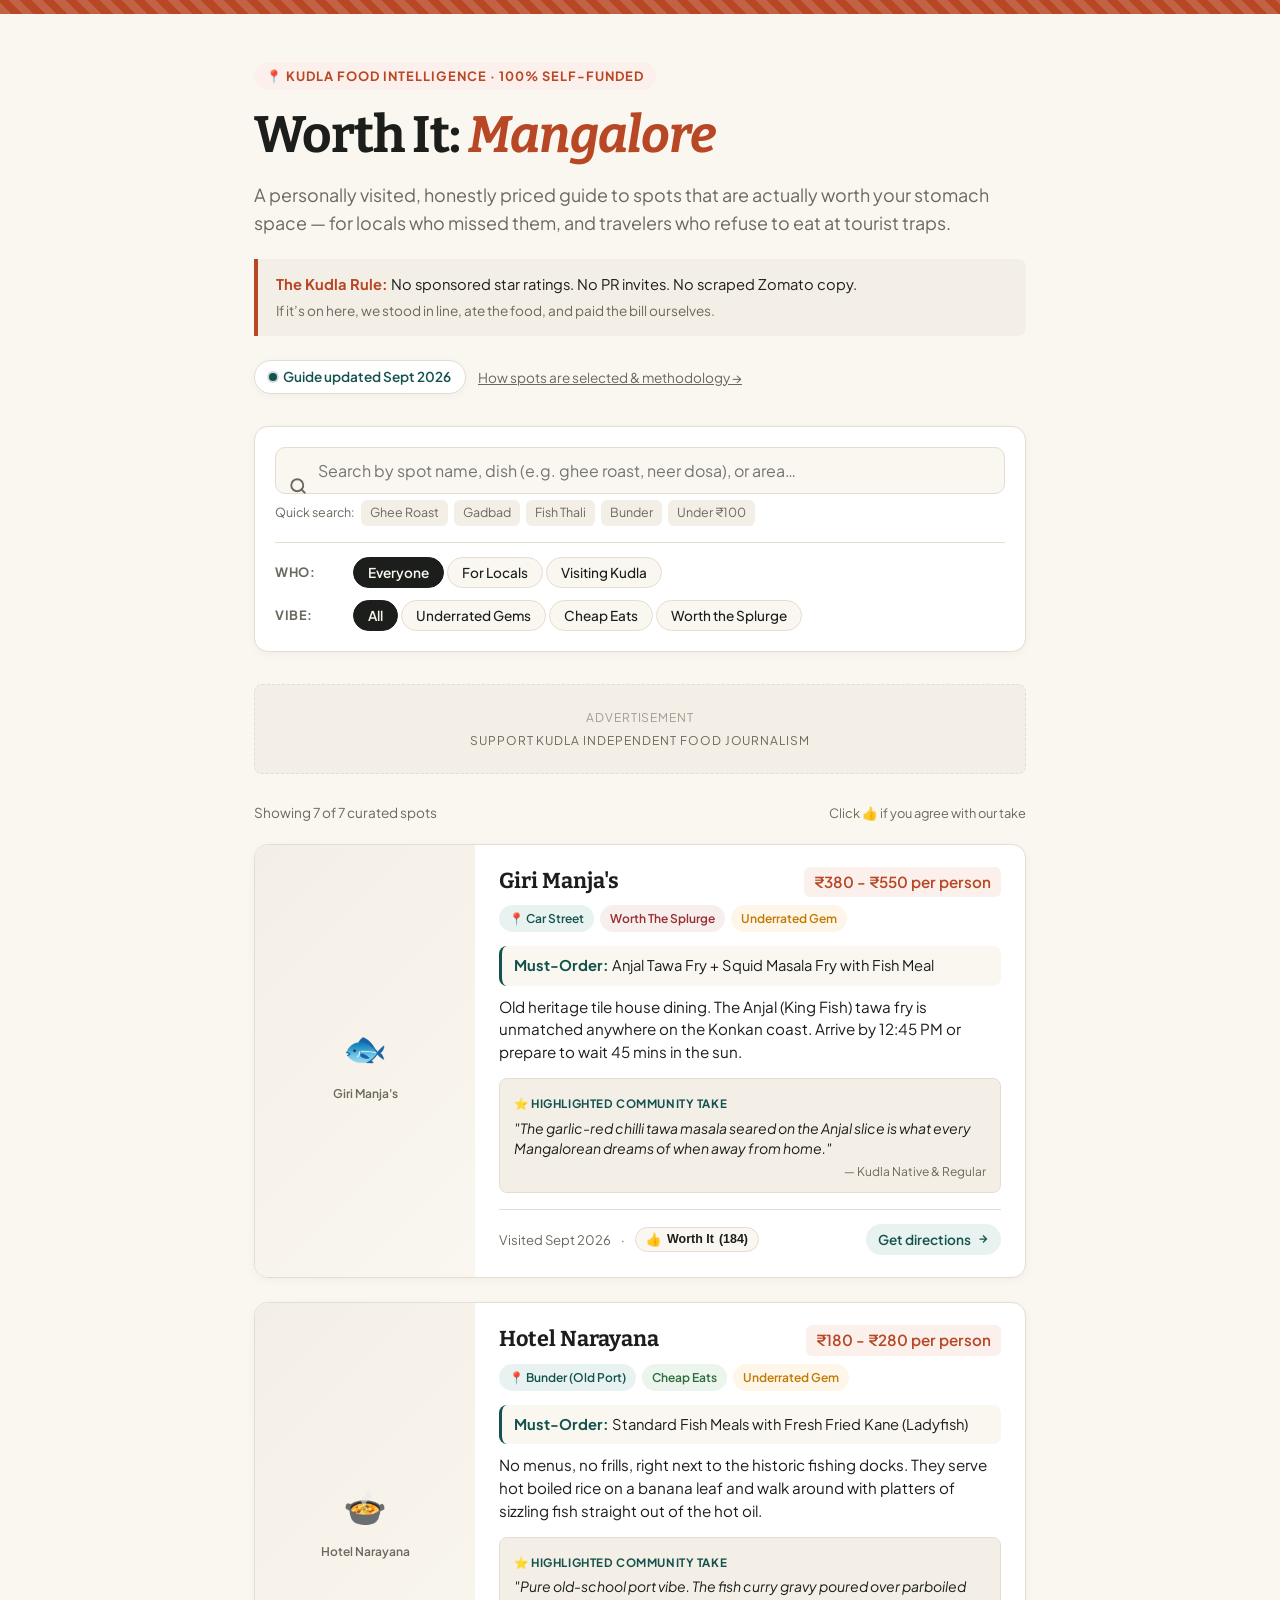
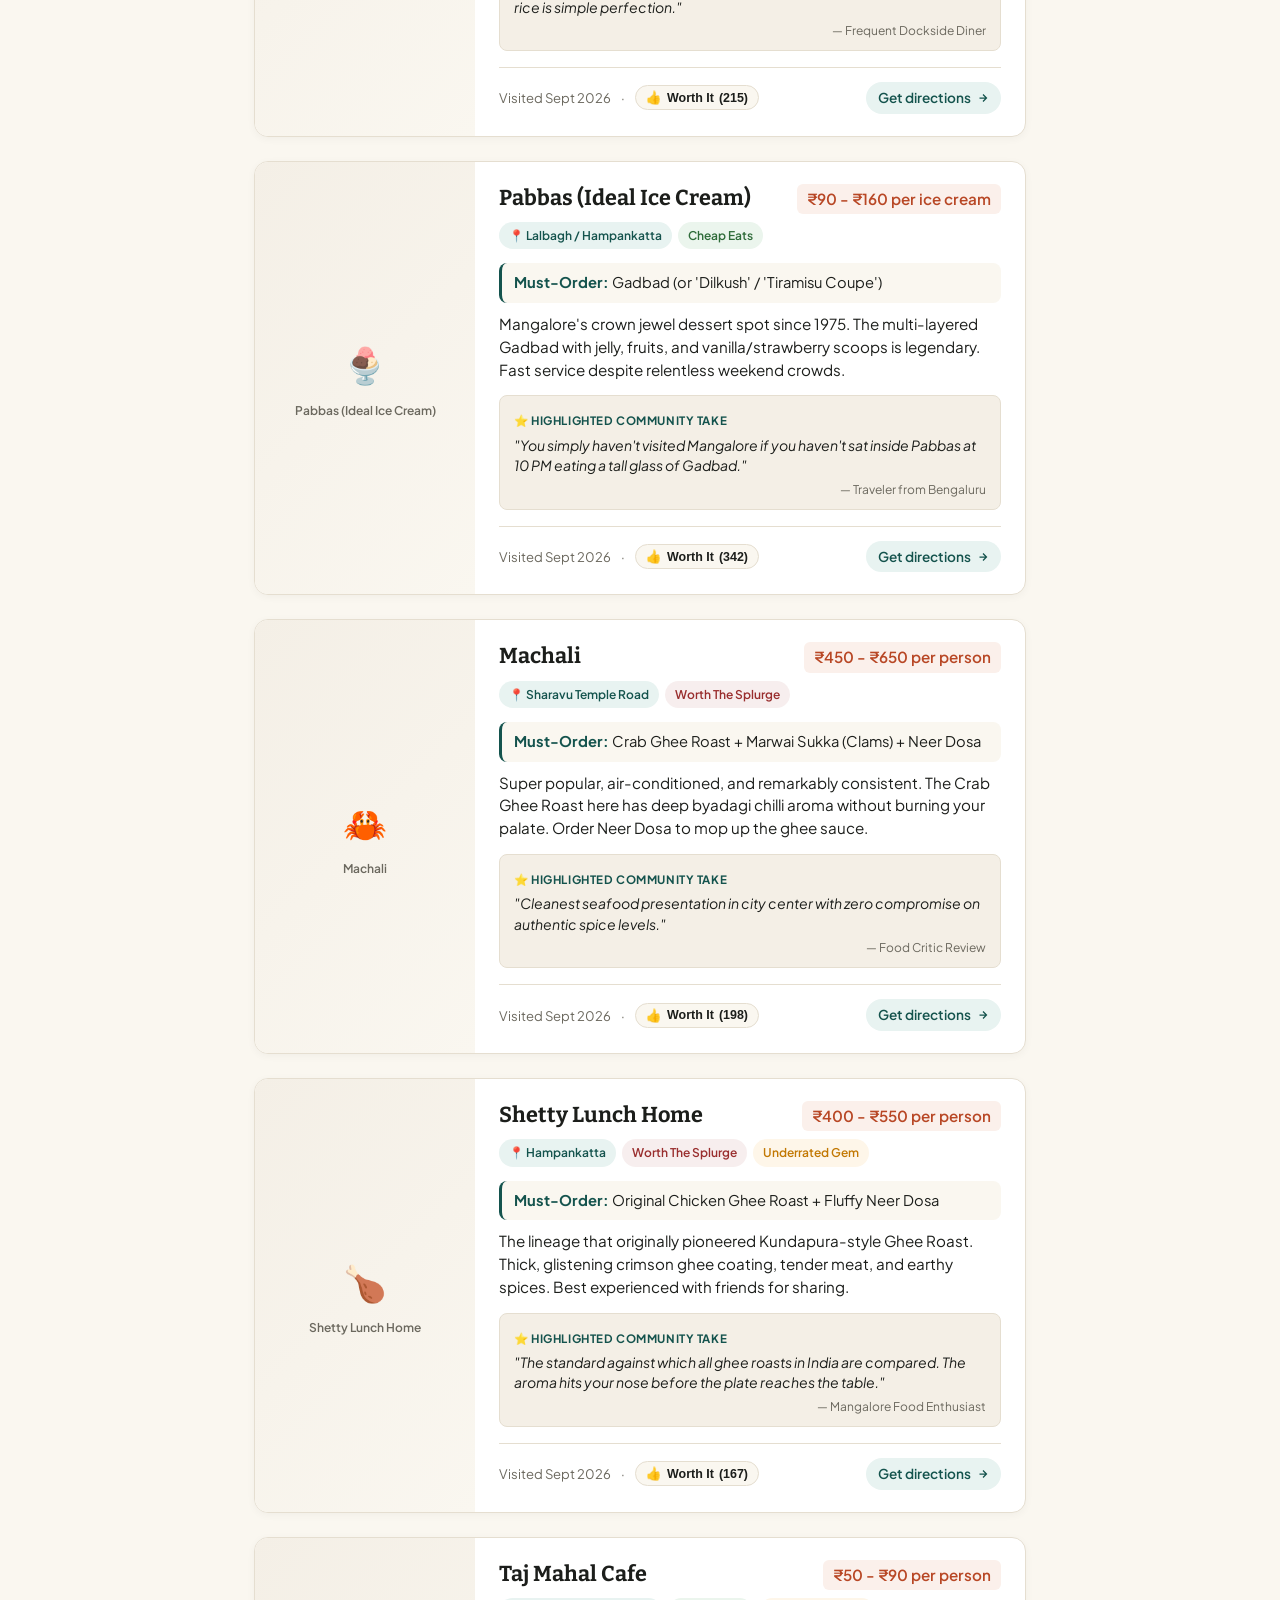
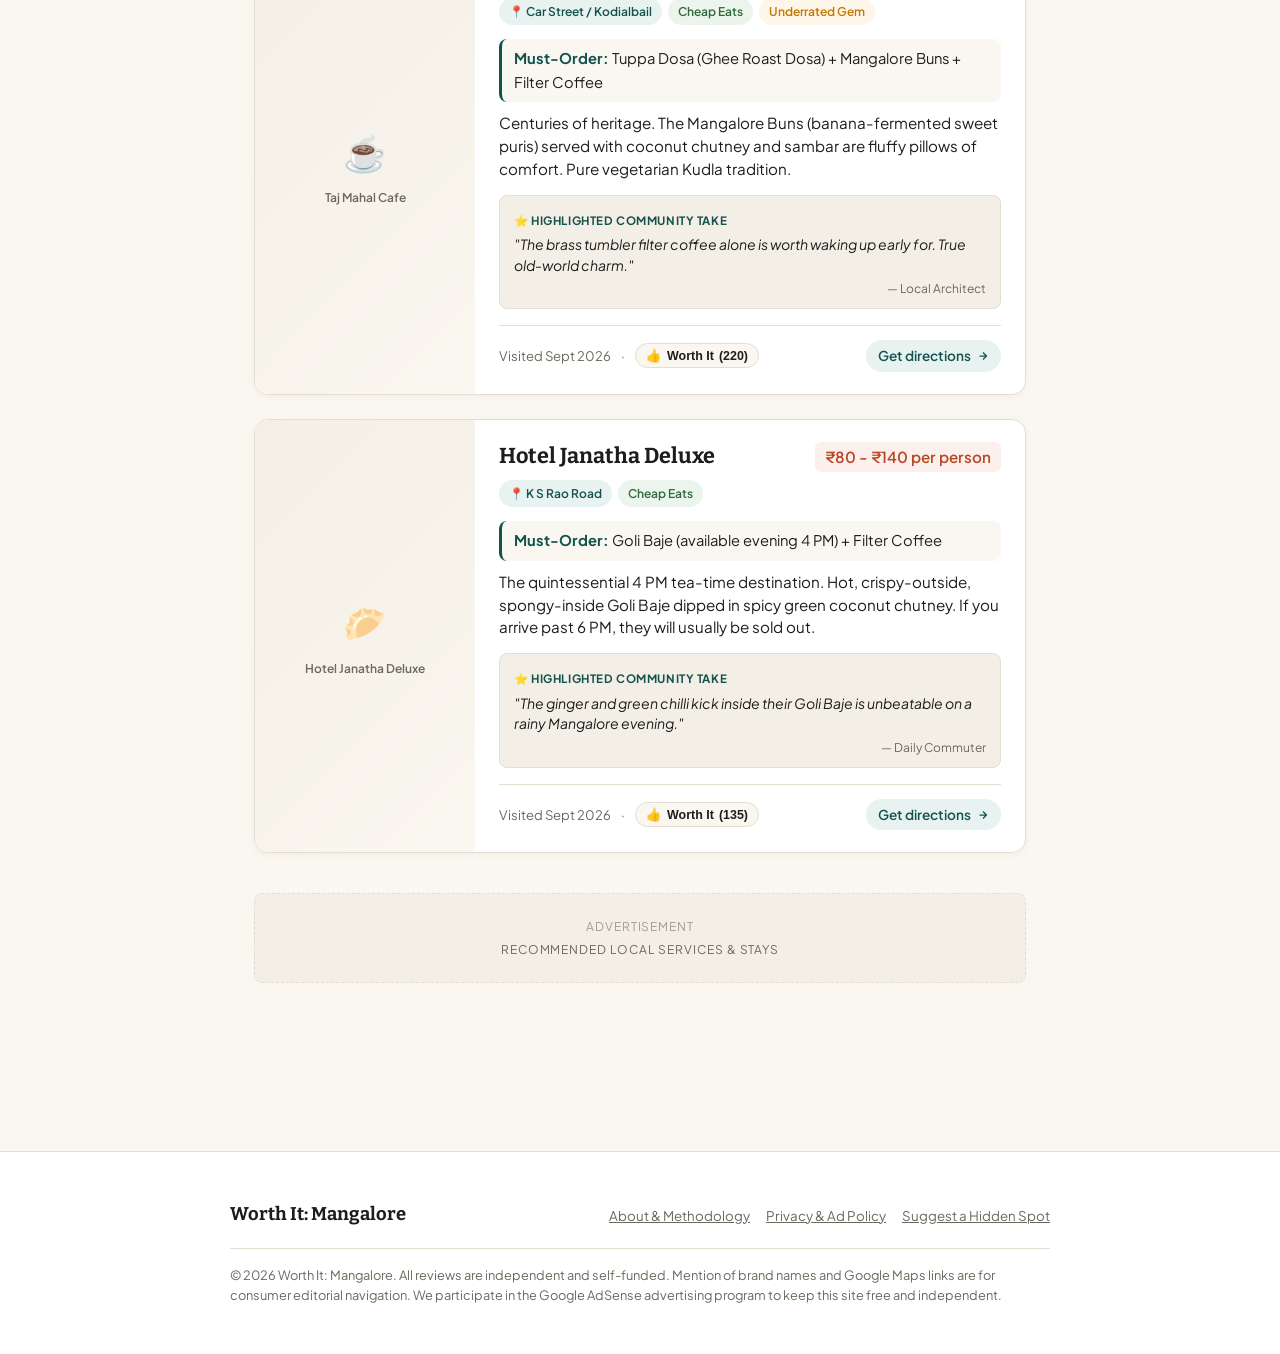
==== index.html @ 611b653b "feat: complete Worth It Mangalore website with GEO/SEO, AdSense readiness, rating session, and Kudla" ====
<!DOCTYPE html>
<html lang="en">
<head>
  <meta charset="UTF-8">
  <meta name="viewport" content="width=device-width, initial-scale=1, viewport-fit=cover">
  <title>Worth It: Mangalore — Honest, Personally Visited Food Guide & Cheap Eats</title>
  <meta name="description" content="A curated, honestly priced Mangalore food guide. Real first-hand reviews of Giri Manja's, Narayana, Pabbas, Machali, Taj Mahal Cafe and hidden gems with exact prices, must-order dishes, and directions.">
  <meta name="keywords" content="Mangalore food guide, best seafood in Mangalore, Giri Manjas review, Narayana fish meals, Pabbas Gadbad, Mangalore cheap eats, Kudla street food, best ghee roast Mangalore">
  <meta name="author" content="Worth It: Mangalore">
  <link rel="canonical" href="https://worthitmangalore.com/">

  <!-- Open Graph / Facebook / WhatsApp -->
  <meta property="og:type" content="website">
  <meta property="og:url" content="https://worthitmangalore.com/">
  <meta property="og:title" content="Worth It: Mangalore — Honest, Unfiltered Food Guide">
  <meta property="og:description" content="No scraped lists. No sponsored ratings. If it's on here, we ate there and paid out of pocket. Discover authentic Kudla food spots.">
  <meta property="og:image" content="https://images.unsplash.com/photo-1610057099443-fde8c4d50f91?w=1200&auto=format&fit=crop&q=80">

  <!-- Twitter -->
  <meta name="twitter:card" content="summary_large_image">
  <meta name="twitter:title" content="Worth It: Mangalore — Honest Food Guide">
  <meta name="twitter:description" content="Personally visited & honestly priced spots in Mangalore that are actually worth your time.">
  <meta name="twitter:image" content="https://images.unsplash.com/photo-1610057099443-fde8c4d50f91?w=1200&auto=format&fit=crop&q=80">

  <!-- Fonts -->
  <link rel="preconnect" href="https://fonts.googleapis.com">
  <link rel="preconnect" href="https://fonts.gstatic.com" crossorigin>
  <link href="https://fonts.googleapis.com/css2?family=Bitter:ital,wght@0,500;0,600;0,700;1,400&family=Plus+Jakarta+Sans:wght@400;500;600;700&display=swap" rel="stylesheet">

  <style>
    :root {
      --bg: #FAF7F0;
      --card-bg: #FFFFFF;
      --card-subtle: #F4EFE6;
      --ink: #1C1E1B;
      --muted: #6B685E;
      --line: #E5DED0;
      --terracotta: #B84725;
      --terracotta-soft: #FBF0EB;
      --sea: #14534D;
      --sea-soft: #E8F3F1;
      --turmeric: #C27803;
      --turmeric-soft: #FEF6E9;
      --splurge: #992E2E;
      --cheap: #2E6B39;
      --cheap-soft: #EBF5ED;
      --shadow-sm: 0 2px 8px rgba(28, 30, 27, 0.04);
      --shadow-md: 0 6px 20px rgba(28, 30, 27, 0.08);
      --radius-sm: 8px;
      --radius-md: 14px;
      --radius-lg: 20px;
    }

    @media (prefers-color-scheme: dark) {
      :root:not([data-theme="light"]) {
        --bg: #161715;
        --card-bg: #20221E;
        --card-subtle: #292B26;
        --ink: #EDE9DF;
        --muted: #A39F92;
        --line: #383B33;
        --terracotta: #E06C47;
        --terracotta-soft: #38241D;
        --sea: #3AA398;
        --sea-soft: #182B29;
        --turmeric: #E8A127;
        --turmeric-soft: #382E19;
        --splurge: #E86B6B;
        --cheap: #62B872;
        --cheap-soft: #1B2B1F;
        --shadow-sm: 0 2px 8px rgba(0, 0, 0, 0.3);
        --shadow-md: 0 6px 20px rgba(0, 0, 0, 0.4);
      }
    }

    * { box-sizing: border-box; margin: 0; padding: 0; }
    html { scroll-behavior: smooth; }
    body {
      background: var(--bg);
      color: var(--ink);
      font-family: 'Plus Jakarta Sans', -apple-system, BlinkMacSystemFont, sans-serif;
      line-height: 1.6;
      -webkit-font-smoothing: antialiased;
    }

    /* Basel Mission Mangalore Terracotta Tile Decorative Band */
    .mangalore-tile-band {
      height: 14px;
      background: var(--terracotta);
      background-image: repeating-linear-gradient(
        45deg,
        rgba(255, 255, 255, 0.15) 0px,
        rgba(255, 255, 255, 0.15) 8px,
        transparent 8px,
        transparent 16px
      );
      width: 100%;
    }

    header.hero {
      max-width: 820px;
      margin: 0 auto;
      padding: 48px 24px 32px;
      position: relative;
    }

    .hero-pretitle {
      display: inline-flex;
      align-items: center;
      gap: 8px;
      font-size: 0.8rem;
      font-weight: 700;
      letter-spacing: 0.08em;
      text-transform: uppercase;
      color: var(--terracotta);
      background: var(--terracotta-soft);
      padding: 4px 12px;
      border-radius: 100px;
      margin-bottom: 16px;
    }

    h1 {
      font-family: 'Bitter', serif;
      font-weight: 700;
      font-size: clamp(2.2rem, 5.5vw, 3.2rem);
      line-height: 1.15;
      letter-spacing: -0.02em;
      color: var(--ink);
      margin-bottom: 16px;
    }

    h1 span.accent {
      color: var(--terracotta);
      font-style: italic;
    }

    .tagline {
      font-size: 1.12rem;
      color: var(--muted);
      max-width: 62ch;
      line-height: 1.55;
      margin-bottom: 22px;
    }

    .rules-card {
      background: var(--card-subtle);
      border-left: 4px solid var(--terracotta);
      padding: 14px 18px;
      border-radius: 0 var(--radius-sm) var(--radius-sm) 0;
      font-size: 0.92rem;
      color: var(--ink);
      margin-bottom: 24px;
      display: flex;
      flex-direction: column;
      gap: 4px;
    }
    .rules-card strong { color: var(--terracotta); }

    .header-meta-row {
      display: flex;
      flex-wrap: wrap;
      align-items: center;
      gap: 12px;
      font-size: 0.85rem;
    }

    .last-updated-pill {
      display: inline-flex;
      align-items: center;
      gap: 6px;
      background: var(--card-bg);
      border: 1px solid var(--line);
      padding: 5px 14px;
      border-radius: 100px;
      color: var(--sea);
      font-weight: 600;
      box-shadow: var(--shadow-sm);
    }
    .pulse-dot {
      width: 8px;
      height: 8px;
      background: var(--sea);
      border-radius: 50%;
      display: inline-block;
      box-shadow: 0 0 0 2px rgba(20, 83, 77, 0.2);
    }

    .about-link-btn {
      color: var(--muted);
      text-decoration: underline;
      cursor: pointer;
      background: none;
      border: none;
      font-size: 0.85rem;
      font-family: inherit;
    }

    /* Main Container */
    main {
      max-width: 820px;
      margin: 0 auto;
      padding: 0 24px 80px;
    }

    /* Search & Controls */
    .controls-panel {
      background: var(--card-bg);
      border: 1px solid var(--line);
      border-radius: var(--radius-md);
      padding: 20px;
      box-shadow: var(--shadow-sm);
      margin-bottom: 32px;
    }

    .search-bar {
      position: relative;
      margin-bottom: 16px;
    }
    .search-icon {
      position: absolute;
      left: 14px;
      top: 50%;
      transform: translateY(-50%);
      color: var(--muted);
      pointer-events: none;
    }
    input#search {
      width: 100%;
      font-family: inherit;
      font-size: 1rem;
      padding: 12px 16px 12px 42px;
      border-radius: 10px;
      border: 1px solid var(--line);
      background: var(--bg);
      color: var(--ink);
      transition: all 0.2s ease;
    }
    input#search:focus {
      outline: none;
      border-color: var(--terracotta);
      box-shadow: 0 0 0 3px rgba(184, 71, 37, 0.15);
    }

    .search-hints {
      display: flex;
      gap: 6px;
      align-items: center;
      font-size: 0.78rem;
      color: var(--muted);
      margin-top: 6px;
      flex-wrap: wrap;
    }
    .search-hint-tag {
      background: var(--card-subtle);
      padding: 2px 8px;
      border-radius: 6px;
      cursor: pointer;
      border: 1px solid transparent;
    }
    .search-hint-tag:hover {
      border-color: var(--line);
      color: var(--ink);
    }

    .filter-section {
      display: flex;
      flex-direction: column;
      gap: 12px;
      margin-top: 14px;
      padding-top: 14px;
      border-top: 1px solid var(--line);
    }
    .filter-row {
      display: flex;
      align-items: center;
      gap: 8px;
      flex-wrap: wrap;
    }
    .filter-label {
      font-size: 0.8rem;
      font-weight: 700;
      color: var(--muted);
      min-width: 70px;
      text-transform: uppercase;
      letter-spacing: 0.04em;
    }

    button.pill {
      font-family: inherit;
      font-size: 0.85rem;
      font-weight: 500;
      padding: 6px 14px;
      border-radius: 100px;
      border: 1px solid var(--line);
      background: var(--bg);
      color: var(--ink);
      cursor: pointer;
      transition: all 0.15s ease;
    }
    button.pill:hover {
      border-color: var(--muted);
    }
    button.pill[aria-pressed="true"] {
      background: var(--ink);
      color: var(--bg);
      border-color: var(--ink);
      font-weight: 600;
    }

    /* Result Stats */
    .results-count {
      font-size: 0.85rem;
      color: var(--muted);
      margin-bottom: 20px;
      display: flex;
      justify-content: space-between;
      align-items: center;
    }

    /* AdSense Container Placeholder */
    .ad-slot-container {
      background: var(--card-subtle);
      border: 1px dashed var(--line);
      border-radius: var(--radius-sm);
      padding: 16px;
      margin: 28px 0;
      text-align: center;
      color: var(--muted);
      font-size: 0.75rem;
      text-transform: uppercase;
      letter-spacing: 0.08em;
      min-height: 90px;
      display: flex;
      align-items: center;
      justify-content: center;
      flex-direction: column;
      gap: 4px;
    }
    .ad-slot-container .ad-label {
      opacity: 0.6;
    }

    /* Entry Cards */
    ul.list { list-style: none; display: flex; flex-direction: column; gap: 24px; }
    
    li.entry-card {
      background: var(--card-bg);
      border: 1px solid var(--line);
      border-radius: var(--radius-md);
      box-shadow: var(--shadow-sm);
      overflow: hidden;
      transition: transform 0.2s ease, box-shadow 0.2s ease;
      display: flex;
      flex-direction: column;
    }
    li.entry-card:hover {
      box-shadow: var(--shadow-md);
      transform: translateY(-2px);
    }

    /* Card Layout: Photo + Body */
    .card-grid {
      display: grid;
      grid-template-columns: 220px 1fr;
    }
    @media (max-width: 680px) {
      .card-grid {
        grid-template-columns: 1fr;
      }
    }

    .card-photo-wrap {
      position: relative;
      background: var(--card-subtle);
      min-height: 180px;
      overflow: hidden;
    }
    .card-photo {
      width: 100%;
      height: 100%;
      object-fit: cover;
      display: block;
      transition: transform 0.3s ease;
    }
    li.entry-card:hover .card-photo {
      transform: scale(1.03);
    }
    .photo-fallback {
      display: flex;
      flex-direction: column;
      align-items: center;
      justify-content: center;
      height: 100%;
      min-height: 180px;
      background: linear-gradient(135deg, var(--card-subtle) 0%, var(--bg) 100%);
      color: var(--muted);
      font-size: 2.2rem;
      padding: 16px;
      text-align: center;
    }
    .photo-fallback span {
      font-size: 0.75rem;
      margin-top: 8px;
      font-weight: 600;
      color: var(--muted);
    }

    .card-body {
      padding: 22px 24px;
      display: flex;
      flex-direction: column;
      justify-content: space-between;
    }

    .card-header-row {
      display: flex;
      justify-content: space-between;
      align-items: baseline;
      gap: 12px;
      flex-wrap: wrap;
      margin-bottom: 8px;
    }

    .entry-title {
      font-family: 'Bitter', serif;
      font-size: 1.35rem;
      font-weight: 700;
      color: var(--ink);
      line-height: 1.25;
    }

    .entry-price-tag {
      font-size: 0.95rem;
      font-weight: 600;
      color: var(--terracotta);
      white-space: nowrap;
      background: var(--terracotta-soft);
      padding: 3px 10px;
      border-radius: 6px;
    }

    .tag-row {
      display: flex;
      flex-wrap: wrap;
      gap: 6px;
      margin-bottom: 14px;
    }

    .badge {
      font-size: 0.75rem;
      font-weight: 600;
      padding: 3px 9px;
      border-radius: 100px;
      border: 1px solid var(--line);
      text-transform: capitalize;
    }
    .badge.area {
      color: var(--sea);
      background: var(--sea-soft);
      border-color: transparent;
    }
    .badge.cat-underrated {
      color: var(--turmeric);
      background: var(--turmeric-soft);
      border-color: transparent;
    }
    .badge.cat-cheap {
      color: var(--cheap);
      background: var(--cheap-soft);
      border-color: transparent;
    }
    .badge.cat-splurge {
      color: var(--splurge);
      background: rgba(153, 46, 46, 0.08);
      border-color: transparent;
    }

    .order-box {
      font-size: 0.92rem;
      margin-bottom: 10px;
      background: var(--bg);
      padding: 8px 12px;
      border-radius: var(--radius-sm);
      border-left: 3px solid var(--sea);
    }
    .order-box strong { color: var(--sea); }

    .take-text {
      font-size: 0.95rem;
      color: var(--ink);
      line-height: 1.5;
      margin-bottom: 14px;
    }

    /* Highlighted Review / Trust Quote */
    .highlighted-quote-box {
      background: var(--card-subtle);
      border: 1px solid var(--line);
      border-radius: var(--radius-sm);
      padding: 10px 14px;
      margin-bottom: 16px;
      position: relative;
    }
    .quote-badge {
      display: inline-flex;
      align-items: center;
      gap: 4px;
      font-size: 0.72rem;
      font-weight: 700;
      text-transform: uppercase;
      letter-spacing: 0.05em;
      color: var(--sea);
      margin-bottom: 4px;
    }
    .quote-content {
      font-size: 0.88rem;
      font-style: italic;
      color: var(--ink);
      line-height: 1.45;
    }
    .quote-author {
      font-size: 0.75rem;
      color: var(--muted);
      margin-top: 4px;
      text-align: right;
      font-style: normal;
    }

    /* Card Footer & Non-Forced Rating Interaction */
    .card-footer {
      display: flex;
      align-items: center;
      justify-content: space-between;
      flex-wrap: wrap;
      gap: 12px;
      padding-top: 14px;
      border-top: 1px solid var(--line);
      font-size: 0.82rem;
      margin-top: auto;
    }

    .footer-left {
      display: flex;
      align-items: center;
      gap: 10px;
      color: var(--muted);
    }

    /* Rating & Trust Reactions */
    .rating-container {
      display: inline-flex;
      align-items: center;
      gap: 8px;
    }
    .rate-btn {
      display: inline-flex;
      align-items: center;
      gap: 5px;
      background: var(--bg);
      border: 1px solid var(--line);
      border-radius: 100px;
      padding: 4px 10px;
      font-size: 0.78rem;
      font-weight: 600;
      color: var(--ink);
      cursor: pointer;
      transition: all 0.2s ease;
      user-select: none;
    }
    .rate-btn:hover {
      border-color: var(--terracotta);
      background: var(--terracotta-soft);
      color: var(--terracotta);
    }
    .rate-btn.voted {
      background: var(--terracotta);
      color: #FFFFFF;
      border-color: var(--terracotta);
    }

    .maps-btn {
      display: inline-flex;
      align-items: center;
      gap: 6px;
      color: var(--sea);
      text-decoration: none;
      font-weight: 600;
      font-size: 0.85rem;
      padding: 5px 12px;
      border-radius: 100px;
      background: var(--sea-soft);
      transition: all 0.15s ease;
    }
    .maps-btn:hover {
      background: var(--sea);
      color: #FFFFFF;
    }

    /* Empty state */
    .empty-state {
      padding: 48px 24px;
      text-align: center;
      background: var(--card-bg);
      border: 1px dashed var(--line);
      border-radius: var(--radius-md);
      color: var(--muted);
    }
    .empty-state h3 {
      font-family: 'Bitter', serif;
      font-size: 1.2rem;
      margin-bottom: 8px;
      color: var(--ink);
    }

    /* Modal / Drawer for About & Privacy Policy */
    .modal-overlay {
      position: fixed;
      top: 0;
      left: 0;
      right: 0;
      bottom: 0;
      background: rgba(0, 0, 0, 0.6);
      backdrop-filter: blur(4px);
      z-index: 1000;
      display: none;
      align-items: center;
      justify-content: center;
      padding: 20px;
    }
    .modal-overlay.active {
      display: flex;
    }
    .modal-box {
      background: var(--card-bg);
      border: 1px solid var(--line);
      border-radius: var(--radius-md);
      max-width: 620px;
      width: 100%;
      max-height: 85vh;
      overflow-y: auto;
      padding: 32px;
      box-shadow: var(--shadow-md);
      position: relative;
    }
    .modal-close-btn {
      position: absolute;
      top: 20px;
      right: 20px;
      background: var(--bg);
      border: 1px solid var(--line);
      border-radius: 50%;
      width: 32px;
      height: 32px;
      display: flex;
      align-items: center;
      justify-content: center;
      cursor: pointer;
      font-weight: 700;
      color: var(--ink);
    }
    .modal-box h2 {
      font-family: 'Bitter', serif;
      margin-bottom: 16px;
      color: var(--ink);
    }
    .modal-box p {
      margin-bottom: 14px;
      font-size: 0.94rem;
      color: var(--ink);
      line-height: 1.6;
    }
    .modal-box ul {
      margin: 0 0 16px 20px;
      font-size: 0.92rem;
    }

    /* Footer */
    footer {
      background: var(--card-bg);
      border-top: 1px solid var(--line);
      padding: 48px 24px;
      margin-top: 60px;
    }
    .footer-content {
      max-width: 820px;
      margin: 0 auto;
      display: flex;
      flex-direction: column;
      gap: 18px;
    }
    .footer-top {
      display: flex;
      justify-content: space-between;
      align-items: center;
      flex-wrap: wrap;
      gap: 16px;
    }
    .footer-title {
      font-family: 'Bitter', serif;
      font-size: 1.15rem;
      font-weight: 700;
    }
    .footer-links {
      display: flex;
      gap: 16px;
      font-size: 0.85rem;
    }
    .footer-links button {
      background: none;
      border: none;
      color: var(--muted);
      cursor: pointer;
      font-family: inherit;
      text-decoration: underline;
    }
    .footer-links button:hover {
      color: var(--terracotta);
    }
    .footer-disclaimer {
      font-size: 0.8rem;
      color: var(--muted);
      line-height: 1.6;
      border-top: 1px solid var(--line);
      padding-top: 16px;
    }
  </style>

  <!-- Schema.org JSON-LD for AI Search Engines & Google Rich Results -->
  <script type="application/ld+json" id="schema-structured-data">
  {
    "@context": "https://schema.org",
    "@graph": [
      {
        "@type": "WebSite",
        "@id": "https://worthitmangalore.com/#website",
        "url": "https://worthitmangalore.com/",
        "name": "Worth It: Mangalore",
        "description": "An unfiltered, honestly priced food guide to Mangalore, Karnataka.",
        "inLanguage": "en-IN"
      },
      {
        "@type": "ItemList",
        "@id": "https://worthitmangalore.com/#curated-places",
        "name": "Best Food Spots in Mangalore (Personally Visited)",
        "description": "Hand-picked restaurants, cafes, and street food stalls in Kudla with real prices and must-order dishes.",
        "itemListElement": []
      },
      {
        "@type": "FAQPage",
        "@id": "https://worthitmangalore.com/#faq",
        "mainEntity": [
          {
            "@type": "Question",
            "name": "Where is the best fish meal in Mangalore?",
            "acceptedAnswer": {
              "@type": "Answer",
              "text": "Hotel Narayana in Bunder Old Port and Giri Manja's in Car Street serve the most iconic fish meals with fresh Arabian Sea catch, boiled rice, and tangy fish curry."
            }
          },
          {
            "@type": "Question",
            "name": "What is the must-try dessert in Mangalore?",
            "acceptedAnswer": {
              "@type": "Answer",
              "text": "The 'Gadbad' and 'Dilkush' ice creams at Pabbas (Lalbagh) and Ideal Ice Cream are Mangalore's signature desserts, made locally since 1975."
            }
          },
          {
            "@type": "Question",
            "name": "Who invented Chicken Ghee Roast?",
            "acceptedAnswer": {
              "@type": "Answer",
              "text": "Chicken Ghee Roast was originally created at Shetty Lunch Home in Kundapura, and their Hampankatta branch in Mangalore remains the gold standard for fiery ghee roast with neer dosa."
            }
          }
        ]
      }
    ]
  }
  </script>
</head>
<body>

  <!-- Mangalore Terracotta Tile Signature Band -->
  <div class="mangalore-tile-band" title="Mangalore Terracotta Roof Tile Pattern"></div>

  <header class="hero">
    <div class="hero-pretitle">📍 Kudla Food Intelligence · 100% Self-Funded</div>
    <h1>Worth It: <span class="accent">Mangalore</span></h1>
    <p class="tagline">A personally visited, honestly priced guide to spots that are actually worth your stomach space — for locals who missed them, and travelers who refuse to eat at tourist traps.</p>
    
    <div class="rules-card">
      <div><strong>The Kudla Rule:</strong> No sponsored star ratings. No PR invites. No scraped Zomato copy.</div>
      <div style="font-size: 0.85rem; color: var(--muted);">If it’s on here, we stood in line, ate the food, and paid the bill ourselves.</div>
    </div>

    <div class="header-meta-row">
      <div class="last-updated-pill">
        <span class="pulse-dot"></span>
        <span id="last-updated-text">Guide updated September 2026</span>
      </div>
      <button class="about-link-btn" onclick="openModal('about-modal')">How spots are selected & methodology →</button>
    </div>
  </header>

  <main>
    <!-- Controls: Search + Multi-Dimension Filters -->
    <div class="controls-panel">
      <div class="search-bar">
        <svg class="search-icon" width="18" height="18" viewBox="0 0 24 24" fill="none" stroke="currentColor" stroke-width="2.5" stroke-linecap="round" stroke-linejoin="round">
          <circle cx="11" cy="11" r="8"></circle>
          <line x1="21" y1="21" x2="16.65" y2="16.65"></line>
        </svg>
        <input type="text" id="search" placeholder="Search by spot name, dish (e.g. ghee roast, neer dosa), or area…" autocomplete="off">
        <div class="search-hints">
          <span>Quick search:</span>
          <span class="search-hint-tag" onclick="quickSearch('ghee roast')">Ghee Roast</span>
          <span class="search-hint-tag" onclick="quickSearch('gadbad')">Gadbad</span>
          <span class="search-hint-tag" onclick="quickSearch('fish thali')">Fish Thali</span>
          <span class="search-hint-tag" onclick="quickSearch('bunder')">Bunder</span>
          <span class="search-hint-tag" onclick="quickSearch('cheap')">Under ₹100</span>
        </div>
      </div>

      <div class="filter-section">
        <div class="filter-row">
          <span class="filter-label">Who:</span>
          <div class="filter-group" id="audience-filters">
            <button class="pill" data-audience="all" aria-pressed="true">Everyone</button>
            <button class="pill" data-audience="local" aria-pressed="false">For Locals</button>
            <button class="pill" data-audience="tourist" aria-pressed="false">Visiting Kudla</button>
          </div>
        </div>

        <div class="filter-row">
          <span class="filter-label">Vibe:</span>
          <div class="filter-group" id="category-filters">
            <button class="pill" data-category="all" aria-pressed="true">All</button>
            <button class="pill" data-category="underrated" aria-pressed="false">Underrated Gems</button>
            <button class="pill" data-category="cheap" aria-pressed="false">Cheap Eats</button>
            <button class="pill" data-category="splurge" aria-pressed="false">Worth the Splurge</button>
          </div>
        </div>
      </div>
    </div>

    <!-- AdSense Slot 1 (Top Banner Placeholder) -->
    <div class="ad-slot-container" id="adsense-top-slot">
      <span class="ad-label">Advertisement</span>
      <!-- Google AdSense script unit will render here when live -->
      <span>Support Kudla independent food journalism</span>
    </div>

    <!-- Result stats -->
    <div class="results-count">
      <span id="results-count-text">Showing all curated spots</span>
      <span style="font-size: 0.8rem; color: var(--muted);">Click 👍 if you agree with our take</span>
    </div>

    <!-- Entry list -->
    <ul class="list" id="entry-list"></ul>

    <!-- Empty State -->
    <div class="empty-state" id="empty-state" style="display: none;">
      <h3>No spots matched your filters</h3>
      <p>Try clearing your search query or switching to "Everyone" or "All vibes".</p>
      <button class="pill" style="margin-top: 14px;" onclick="resetFilters()">Reset All Filters</button>
    </div>

    <!-- AdSense Slot 2 (Between Content Placeholder) -->
    <div class="ad-slot-container" id="adsense-bottom-slot" style="margin-top: 40px;">
      <span class="ad-label">Advertisement</span>
      <span>Recommended local services & stays</span>
    </div>
  </main>

  <footer>
    <div class="footer-content">
      <div class="footer-top">
        <div class="footer-title">Worth It: Mangalore</div>
        <div class="footer-links">
          <button onclick="openModal('about-modal')">About & Methodology</button>
          <button onclick="openModal('privacy-modal')">Privacy & Ad Policy</button>
          <button onclick="openModal('submit-modal')">Suggest a Hidden Spot</button>
        </div>
      </div>
      <div class="footer-disclaimer">
        © 2026 Worth It: Mangalore. All reviews are independent and self-funded. Mention of brand names and Google Maps links are for consumer editorial navigation. We participate in the Google AdSense advertising program to keep this site free and independent.
      </div>
    </div>
  </footer>

  <!-- Modal: About & Methodology -->
  <div class="modal-overlay" id="about-modal" onclick="closeModalOnOverlay(event, 'about-modal')">
    <div class="modal-box">
      <button class="modal-close-btn" onclick="closeModal('about-modal')">✕</button>
      <h2>About Worth It: Mangalore</h2>
      <p>Mangalore (Kudla) is home to some of the richest coastal cuisine on Earth, yet 90% of online food guides are AI-scraped copies of Zomato reviews, tourist traps, or paid restaurant PR reels.</p>
      <p><strong>Our Philosophy:</strong></p>
      <ul>
        <li><strong>Strictly Anonymous Visits:</strong> We never announce our presence to restaurant owners.</li>
        <li><strong>We Pay Our Own Bills:</strong> Every single meal price listed on this site is what came out of our pocket.</li>
        <li><strong>Exact Order Recommendations:</strong> Great restaurants often have bad dishes. We tell you the exact dish that justifies the visit.</li>
        <li><strong>Community Trust:</strong> You can vote whether you agree or disagree with any verdict.</li>
      </ul>
      <p>Have questions or feedback? Reach out directly via our community suggestion form.</p>
    </div>
  </div>

  <!-- Modal: Privacy & AdSense Policy -->
  <div class="modal-overlay" id="privacy-modal" onclick="closeModalOnOverlay(event, 'privacy-modal')">
    <div class="modal-box">
      <button class="modal-close-btn" onclick="closeModal('privacy-modal')">✕</button>
      <h2>Privacy Policy & Advertising Disclosure</h2>
      <p>Your privacy is respected. This site does not require user accounts, passwords, or personal tracking to browse our food recommendations.</p>
      <p><strong>Google AdSense & Third-Party Cookies:</strong></p>
      <p>We use Google AdSense to display relevant advertisements to help maintain server and research costs. Google and third-party vendors may use cookies to serve ads based on prior visits to this website or other websites. You may opt out of personalized advertising by visiting Google Ads Settings.</p>
      <p><strong>Local Storage:</strong></p>
      <p>When you click "👍 Worth It" on a restaurant card, your preference is saved locally on your device's browser (localStorage) so you don't re-vote on the same spot. No personal data is transmitted.</p>
    </div>
  </div>

  <!-- Modal: Suggest a Spot -->
  <div class="modal-overlay" id="submit-modal" onclick="closeModalOnOverlay(event, 'submit-modal')">
    <div class="modal-box">
      <button class="modal-close-btn" onclick="closeModal('submit-modal')">✕</button>
      <h2>Suggest a Kudla Food Spot</h2>
      <p>Know an underrated mess in Bunder, a tea stall in Urwa, or a home-run kitchen in Kadri that deserves to be here?</p>
      <p>Tell us the spot name, area, and the single dish you swear by:</p>
      <input type="text" id="suggest-input" placeholder="e.g. Hotel Janatha Deluxe, Hampankatta — Goli Baje" style="width: 100%; padding: 12px; border: 1px solid var(--line); border-radius: 8px; margin-bottom: 12px; background: var(--bg); color: var(--ink);">
      <button class="pill" style="background: var(--terracotta); color: #fff; border-color: var(--terracotta); padding: 10px 20px;" onclick="handleSuggestionSubmit()">Submit Recommendation</button>
      <p id="suggest-feedback" style="display:none; color: var(--sea); margin-top: 10px; font-weight: 600;">Thanks! We will visit anonymously and report back.</p>
    </div>
  </div>

  <script>
    /* =========================================================
       CURATED MANGALORE FOOD ENTRIES DATABASE
       - tags: "underrated", "cheap", "splurge" (multiple allowed)
       - audience: "local", "tourist" (multiple allowed)
       - price: exact real price paid
       - visited: ISO date for last updated calculation
       - mapsUrl: Google Maps Share Link
       - photo: high quality web image or local asset
       - highlightedReview: community trust pull-quote
       ========================================================= */
    const TAG_META = {
      underrated: { label: "Underrated Gem", class: "cat-underrated" },
      cheap:      { label: "Cheap Eats",      class: "cat-cheap" },
      splurge:    { label: "Worth the Splurge", class: "cat-splurge" }
    };

    const ENTRIES = [
      {
        id: "giri-manjas",
        name: "Giri Manja's",
        area: "Car Street",
        tags: ["splurge", "underrated"],
        audience: ["local", "tourist"],
        price: "₹380 - ₹550 per person",
        order: "Anjal Tawa Fry + Squid Masala Fry with Fish Meal",
        take: "Old heritage tile house dining. The Anjal (King Fish) tawa fry is unmatched anywhere on the Konkan coast. Arrive by 12:45 PM or prepare to wait 45 mins in the sun.",
        highlightedReview: {
          quote: "The garlic-red chilli tawa masala seared on the Anjal slice is what every Mangalorean dreams of when away from home.",
          author: "Kudla Native & Regular"
        },
        votes: 184,
        visited: "2026-09-18",
        mapsUrl: "https://maps.google.com/?q=Giri+Manja's+Mangalore",
        photo: "https://images.unsplash.com/photo-1534422298391-e4f8c172dddb?w=600&auto=format&fit=crop&q=80",
        fallbackIcon: "🐟"
      },
      {
        id: "hotel-narayana",
        name: "Hotel Narayana",
        area: "Bunder (Old Port)",
        tags: ["cheap", "underrated"],
        audience: ["local", "tourist"],
        price: "₹180 - ₹280 per person",
        order: "Standard Fish Meals with Fresh Fried Kane (Ladyfish)",
        take: "No menus, no frills, right next to the historic fishing docks. They serve hot boiled rice on a banana leaf and walk around with platters of sizzling fish straight out of the hot oil.",
        highlightedReview: {
          quote: "Pure old-school port vibe. The fish curry gravy poured over parboiled rice is simple perfection.",
          author: "Frequent Dockside Diner"
        },
        votes: 215,
        visited: "2026-09-22",
        mapsUrl: "https://maps.google.com/?q=Hotel+Narayana+Bunder+Mangalore",
        photo: "https://images.unsplash.com/photo-1546069901-ba9599a7e63c?w=600&auto=format&fit=crop&q=80",
        fallbackIcon: "🍲"
      },
      {
        id: "pabbas-ideal",
        name: "Pabbas (Ideal Ice Cream)",
        area: "Lalbagh / Hampankatta",
        tags: ["cheap"],
        audience: ["local", "tourist"],
        price: "₹90 - ₹160 per ice cream",
        order: "Gadbad (or 'Dilkush' / 'Tiramisu Coupe')",
        take: "Mangalore's crown jewel dessert spot since 1975. The multi-layered Gadbad with jelly, fruits, and vanilla/strawberry scoops is legendary. Fast service despite relentless weekend crowds.",
        highlightedReview: {
          quote: "You simply haven't visited Mangalore if you haven't sat inside Pabbas at 10 PM eating a tall glass of Gadbad.",
          author: "Traveler from Bengaluru"
        },
        votes: 342,
        visited: "2026-09-24",
        mapsUrl: "https://maps.google.com/?q=Pabbas+Ideal+Cafe+Lalbagh+Mangalore",
        photo: "https://images.unsplash.com/photo-1563805042-7684c019e1cb?w=600&auto=format&fit=crop&q=80",
        fallbackIcon: "🍨"
      },
      {
        id: "machali",
        name: "Machali",
        area: "Sharavu Temple Road",
        tags: ["splurge"],
        audience: ["tourist", "local"],
        price: "₹450 - ₹650 per person",
        order: "Crab Ghee Roast + Marwai Sukka (Clams) + Neer Dosa",
        take: "Super popular, air-conditioned, and remarkably consistent. The Crab Ghee Roast here has deep byadagi chilli aroma without burning your palate. Order Neer Dosa to mop up the ghee sauce.",
        highlightedReview: {
          quote: "Cleanest seafood presentation in city center with zero compromise on authentic spice levels.",
          author: "Food Critic Review"
        },
        votes: 198,
        visited: "2026-09-15",
        mapsUrl: "https://maps.google.com/?q=Machali+Restaurant+Mangalore",
        photo: "https://images.unsplash.com/photo-1559847844-5315695dadae?w=600&auto=format&fit=crop&q=80",
        fallbackIcon: "🦀"
      },
      {
        id: "shetty-lunch-home",
        name: "Shetty Lunch Home",
        area: "Hampankatta",
        tags: ["splurge", "underrated"],
        audience: ["local", "tourist"],
        price: "₹400 - ₹550 per person",
        order: "Original Chicken Ghee Roast + Fluffy Neer Dosa",
        take: "The lineage that originally pioneered Kundapura-style Ghee Roast. Thick, glistening crimson ghee coating, tender meat, and earthy spices. Best experienced with friends for sharing.",
        highlightedReview: {
          quote: "The standard against which all ghee roasts in India are compared. The aroma hits your nose before the plate reaches the table.",
          author: "Mangalore Food Enthusiast"
        },
        votes: 167,
        visited: "2026-09-10",
        mapsUrl: "https://maps.google.com/?q=Shetty+Lunch+Home+Hampankatta+Mangalore",
        photo: "https://images.unsplash.com/photo-1626777552726-4a6b54c97e46?w=600&auto=format&fit=crop&q=80",
        fallbackIcon: "🍗"
      },
      {
        id: "taj-mahal-cafe",
        name: "Taj Mahal Cafe",
        area: "Car Street / Kodialbail",
        tags: ["cheap", "underrated"],
        audience: ["local", "tourist"],
        price: "₹50 - ₹90 per person",
        order: "Tuppa Dosa (Ghee Roast Dosa) + Mangalore Buns + Filter Coffee",
        take: "Centuries of heritage. The Mangalore Buns (banana-fermented sweet puris) served with coconut chutney and sambar are fluffy pillows of comfort. Pure vegetarian Kudla tradition.",
        highlightedReview: {
          quote: "The brass tumbler filter coffee alone is worth waking up early for. True old-world charm.",
          author: "Local Architect"
        },
        votes: 220,
        visited: "2026-09-20",
        mapsUrl: "https://maps.google.com/?q=Taj+Mahal+Cafe+Car+Street+Mangalore",
        photo: "https://images.unsplash.com/photo-1668236543090-82eba5ee5976?w=600&auto=format&fit=crop&q=80",
        fallbackIcon: "☕"
      },
      {
        id: "hotel-janatha-deluxe",
        name: "Hotel Janatha Deluxe",
        area: "K S Rao Road",
        tags: ["cheap"],
        audience: ["local"],
        price: "₹80 - ₹140 per person",
        order: "Goli Baje (available evening 4 PM) + Filter Coffee",
        take: "The quintessential 4 PM tea-time destination. Hot, crispy-outside, spongy-inside Goli Baje dipped in spicy green coconut chutney. If you arrive past 6 PM, they will usually be sold out.",
        highlightedReview: {
          quote: "The ginger and green chilli kick inside their Goli Baje is unbeatable on a rainy Mangalore evening.",
          author: "Daily Commuter"
        },
        votes: 135,
        visited: "2026-09-08",
        mapsUrl: "https://maps.google.com/?q=Hotel+Janatha+Deluxe+KS+Rao+Road+Mangalore",
        photo: "https://images.unsplash.com/photo-1601050690597-df0568f70950?w=600&auto=format&fit=crop&q=80",
        fallbackIcon: "🥟"
      }
    ];

    /* State */
    let currentAudience = "all";
    let currentCategory = "all";
    let searchQuery = "";
    const userVotes = JSON.parse(localStorage.getItem("worthit_votes") || "{}");

    /* Format Date */
    function formatMonthYear(dateStr) {
      if (!dateStr) return "";
      const d = new Date(dateStr + "T00:00:00");
      return d.toLocaleDateString("en-IN", { month: "short", year: "numeric" });
    }

    /* Update Dynamic Schema for AI Engines */
    function updateJsonLd() {
      const script = document.getElementById("schema-structured-data");
      if (!script) return;
      try {
        const schema = JSON.parse(script.textContent);
        const itemList = schema["@graph"].find(item => item["@type"] === "ItemList");
        if (itemList) {
          itemList.itemListElement = ENTRIES.map((e, index) => ({
            "@type": "ListItem",
            "position": index + 1,
            "item": {
              "@type": "FoodEstablishment",
              "name": e.name,
              "address": {
                "@type": "PostalAddress",
                "addressLocality": "Mangalore",
                "addressRegion": "Karnataka",
                "streetAddress": e.area
              },
              "priceRange": e.price,
              "hasMap": e.mapsUrl,
              "servesCuisine": "Mangalorean Coastal, South Indian",
              "review": {
                "@type": "Review",
                "reviewRating": {
                  "@type": "Rating",
                  "ratingValue": "5",
                  "bestRating": "5"
                },
                "author": { "@type": "Person", "name": "Worth It Mangalore Editorial" },
                "reviewBody": e.take
              }
            }
          }));
          script.textContent = JSON.stringify(schema, null, 2);
        }
      } catch (err) {
        console.error("Schema update error", err);
      }
    }

    /* Voting Functionality (Trust Building) */
    function toggleVote(id) {
      const hasVoted = !!userVotes[id];
      const entry = ENTRIES.find(e => e.id === id);
      if (!entry) return;

      if (hasVoted) {
        delete userVotes[id];
        entry.votes = Math.max(0, (entry.votes || 0) - 1);
      } else {
        userVotes[id] = true;
        entry.votes = (entry.votes || 0) + 1;
      }

      localStorage.setItem("worthit_votes", JSON.stringify(userVotes));
      renderList();
    }

    /* Quick Search Chips */
    function quickSearch(term) {
      const input = document.getElementById("search");
      input.value = term;
      searchQuery = term.toLowerCase();
      renderList();
      input.scrollIntoView({ behavior: 'smooth', block: 'nearest' });
    }

    /* Reset Filters */
    function resetFilters() {
      document.getElementById("search").value = "";
      searchQuery = "";
      currentAudience = "all";
      currentCategory = "all";
      document.querySelectorAll("#audience-filters .pill").forEach(b =>
        b.setAttribute("aria-pressed", b.dataset.audience === "all" ? "true" : "false"));
      document.querySelectorAll("#category-filters .pill").forEach(b =>
        b.setAttribute("aria-pressed", b.dataset.category === "all" ? "true" : "false"));
      renderList();
    }

    /* Main Render */
    function renderList() {
      const listEl = document.getElementById("entry-list");
      const emptyEl = document.getElementById("empty-state");
      const countEl = document.getElementById("results-count-text");

      const filtered = ENTRIES.filter(e => {
        const matchAudience = currentAudience === "all" || e.audience.includes(currentAudience);
        const matchCategory = currentCategory === "all" || e.tags.includes(currentCategory);
        
        let matchSearch = true;
        if (searchQuery.trim()) {
          const q = searchQuery.trim().toLowerCase();
          const tagStrings = e.tags.map(t => TAG_META[t]?.label || "").join(" ");
          const textCorpus = [e.name, e.area, e.order, e.take, tagStrings, e.price].join(" ").toLowerCase();
          matchSearch = textCorpus.includes(q);
        }

        return matchAudience && matchCategory && matchSearch;
      });

      countEl.textContent = `Showing ${filtered.length} of ${ENTRIES.length} curated spots`;
      emptyEl.style.display = filtered.length ? "none" : "block";
      listEl.innerHTML = "";

      filtered.forEach(e => {
        const li = document.createElement("li");
        li.className = "entry-card";

        const tagBadges = e.tags
          .map(t => TAG_META[t] ? `<span class="badge ${TAG_META[t].class}">${TAG_META[t].label}</span>` : "")
          .join("");

        const isVoted = !!userVotes[e.id];
        const voteCount = e.votes || 0;

        const photoHtml = e.photo
          ? `<img class="card-photo" src="${e.photo}" alt="${e.name} ${e.order}" loading="lazy" onerror="this.style.display='none'; this.nextElementSibling.style.display='flex';">
             <div class="photo-fallback" style="display:none;">${e.fallbackIcon || '🍽️'}<span>${e.name}</span></div>`
          : `<div class="photo-fallback">${e.fallbackIcon || '🍽️'}<span>${e.name}</span></div>`;

        const quoteHtml = e.highlightedReview
          ? `<div class="highlighted-quote-box">
               <div class="quote-badge">⭐ Highlighted Community Take</div>
               <div class="quote-content">"${e.highlightedReview.quote}"</div>
               <div class="quote-author">— ${e.highlightedReview.author}</div>
             </div>`
          : "";

        li.innerHTML = `
          <div class="card-grid">
            <div class="card-photo-wrap">
              ${photoHtml}
            </div>
            <div class="card-body">
              <div>
                <div class="card-header-row">
                  <h2 class="entry-title">${e.name}</h2>
                  <span class="entry-price-tag">${e.price}</span>
                </div>
                <div class="tag-row">
                  <span class="badge area">📍 ${e.area}</span>
                  ${tagBadges}
                </div>
                <div class="order-box">
                  <strong>Must-Order:</strong> ${e.order}
                </div>
                <p class="take-text">${e.take}</p>
                ${quoteHtml}
              </div>
              <div class="card-footer">
                <div class="footer-left">
                  <span>Visited ${formatMonthYear(e.visited)}</span>
                  <span>·</span>
                  <div class="rating-container">
                    <button class="rate-btn ${isVoted ? 'voted' : ''}" onclick="toggleVote('${e.id}')" title="Vote if you agree this spot is worth it">
                      <span>👍</span>
                      <span>Worth It</span>
                      <span>(${voteCount})</span>
                    </button>
                  </div>
                </div>
                <a class="maps-btn" href="${e.mapsUrl}" target="_blank" rel="noopener nofollow">
                  <span>Get directions</span>
                  <svg width="12" height="12" viewBox="0 0 24 24" fill="none" stroke="currentColor" stroke-width="2.5"><path d="M5 12h14M12 5l7 7-7 7"/></svg>
                </a>
              </div>
            </div>
          </div>
        `;
        listEl.appendChild(li);
      });
    }

    /* Auto-calculate Guide Last Updated */
    function initLastUpdated() {
      const dates = ENTRIES.map(e => e.visited).filter(Boolean).sort();
      if (!dates.length) return;
      const latest = dates[dates.length - 1];
      const el = document.getElementById("last-updated-text");
      if (el) el.textContent = `Guide updated ${formatMonthYear(latest)}`;
    }

    /* Search Listener */
    document.getElementById("search").addEventListener("input", (e) => {
      searchQuery = e.target.value;
      renderList();
    });

    /* Audience Filter Listeners */
    document.getElementById("audience-filters").addEventListener("click", (e) => {
      const btn = e.target.closest("button.pill");
      if (!btn) return;
      currentAudience = btn.dataset.audience;
      document.querySelectorAll("#audience-filters .pill").forEach(b =>
        b.setAttribute("aria-pressed", b === btn ? "true" : "false"));
      renderList();
    });

    /* Category Filter Listeners */
    document.getElementById("category-filters").addEventListener("click", (e) => {
      const btn = e.target.closest("button.pill");
      if (!btn) return;
      currentCategory = btn.dataset.category;
      document.querySelectorAll("#category-filters .pill").forEach(b =>
        b.setAttribute("aria-pressed", b === btn ? "true" : "false"));
      renderList();
    });

    /* Modal Controllers */
    function openModal(id) {
      const m = document.getElementById(id);
      if (m) m.classList.add("active");
      document.body.style.overflow = "hidden";
    }
    function closeModal(id) {
      const m = document.getElementById(id);
      if (m) m.classList.remove("active");
      document.body.style.overflow = "";
    }
    function closeModalOnOverlay(event, id) {
      if (event.target.id === id) closeModal(id);
    }
    function handleSuggestionSubmit() {
      const input = document.getElementById("suggest-input");
      if (!input.value.trim()) return;
      document.getElementById("suggest-feedback").style.display = "block";
      input.value = "";
      setTimeout(() => {
        closeModal('submit-modal');
        document.getElementById("suggest-feedback").style.display = "none";
      }, 2500);
    }

    /* Init */
    renderList();
    initLastUpdated();
    updateJsonLd();
  </script>
</body>
</html>
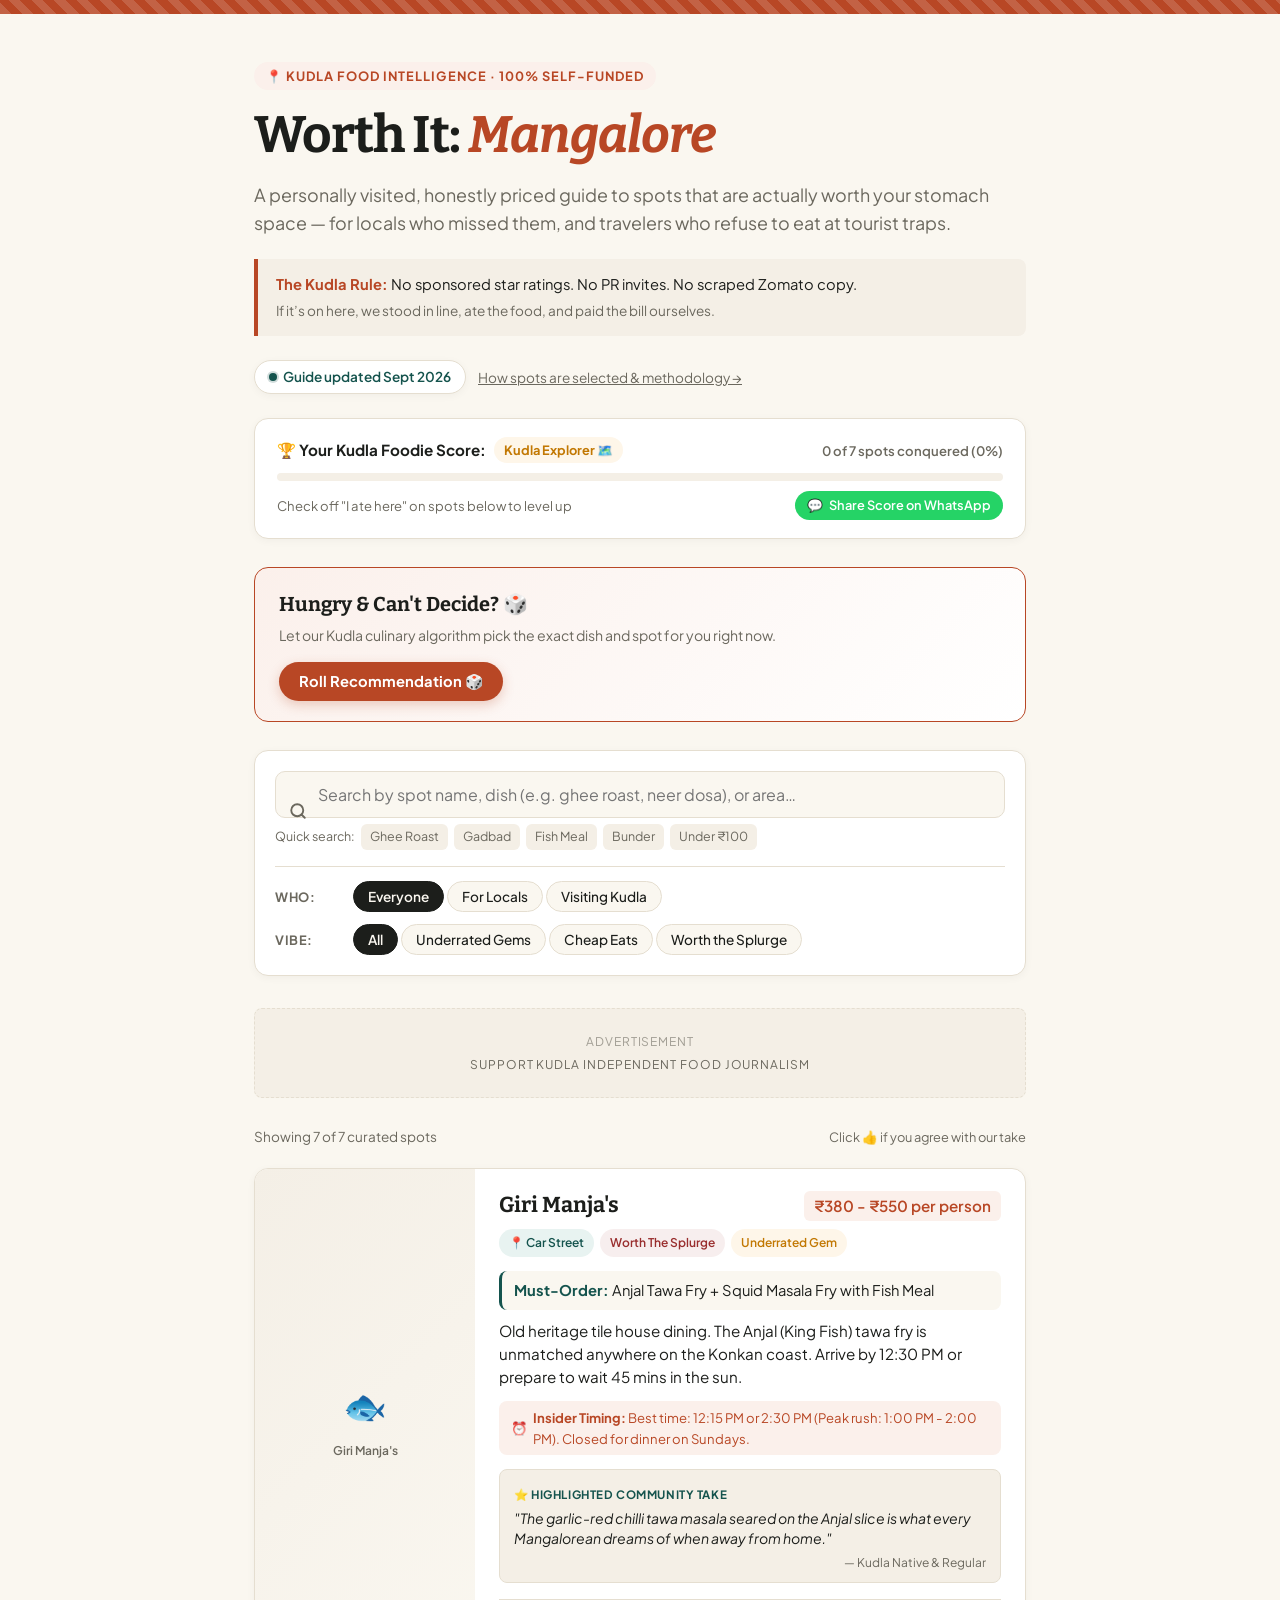
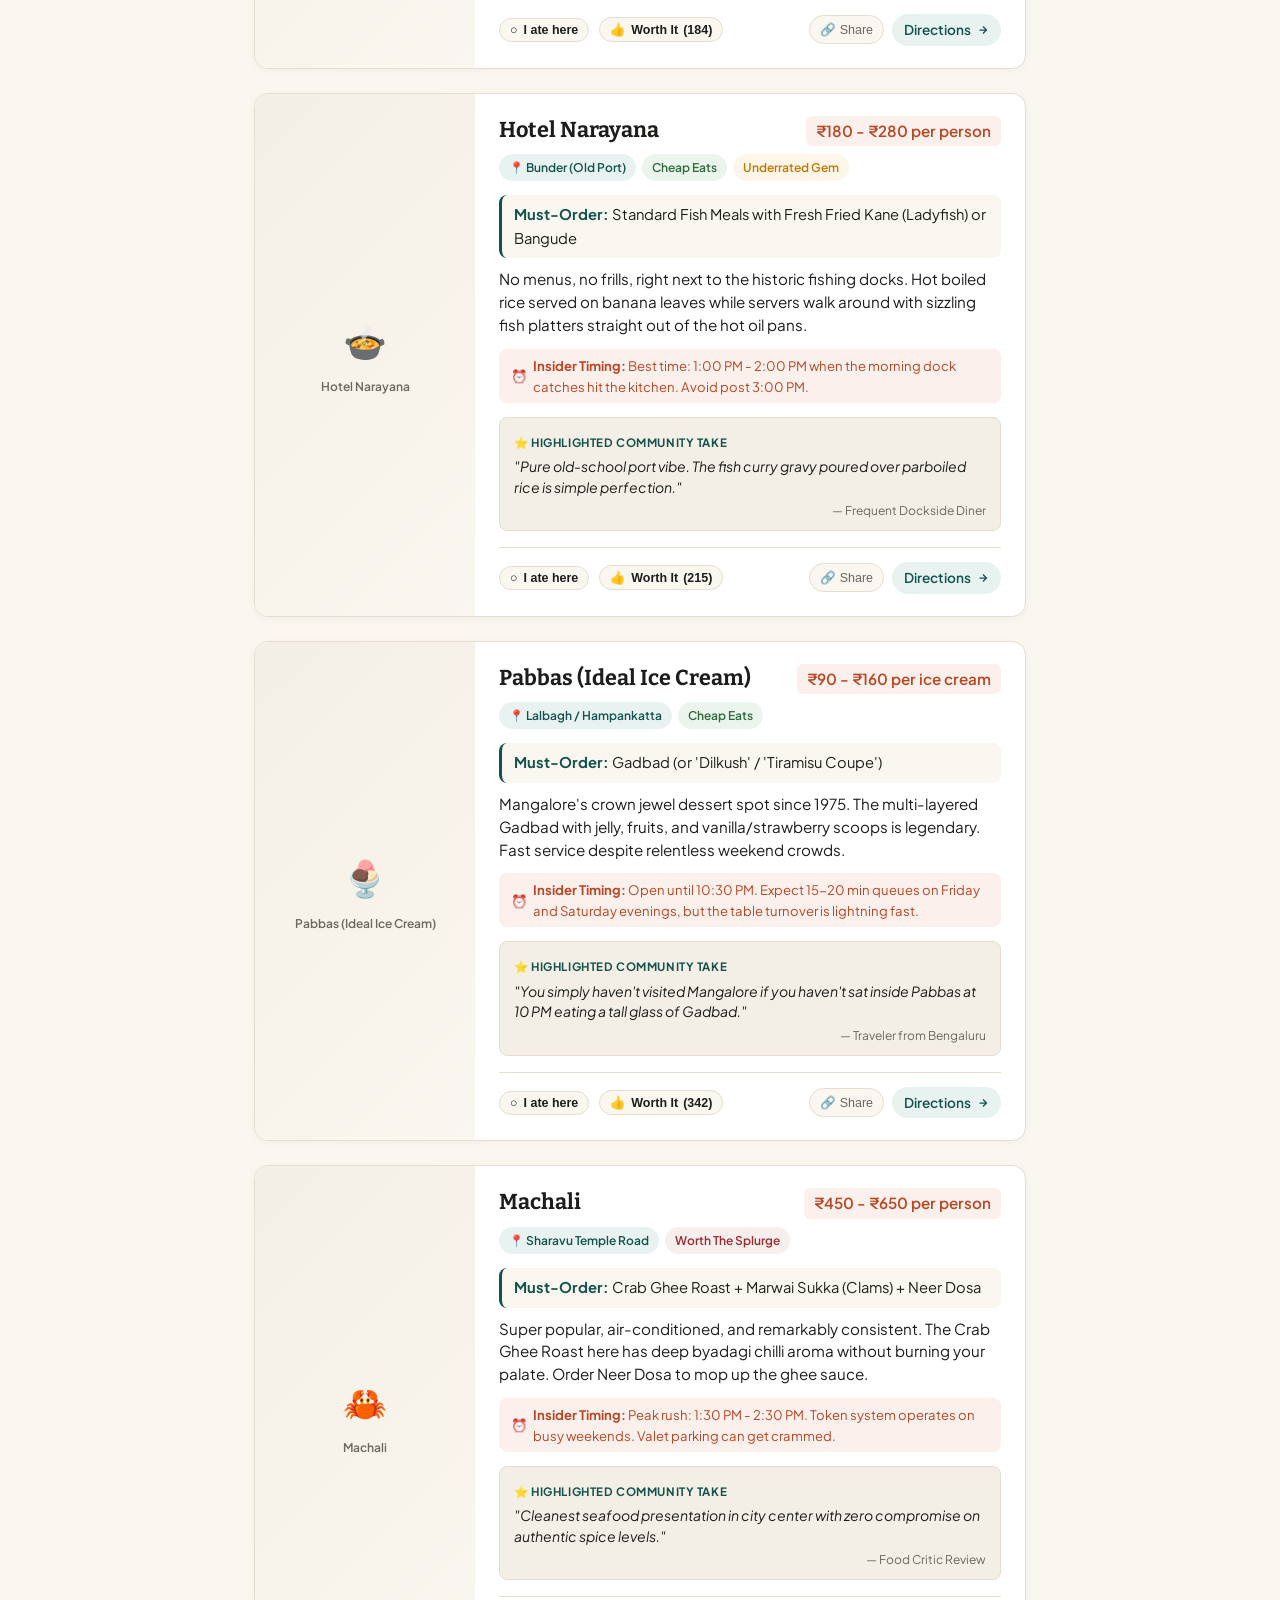
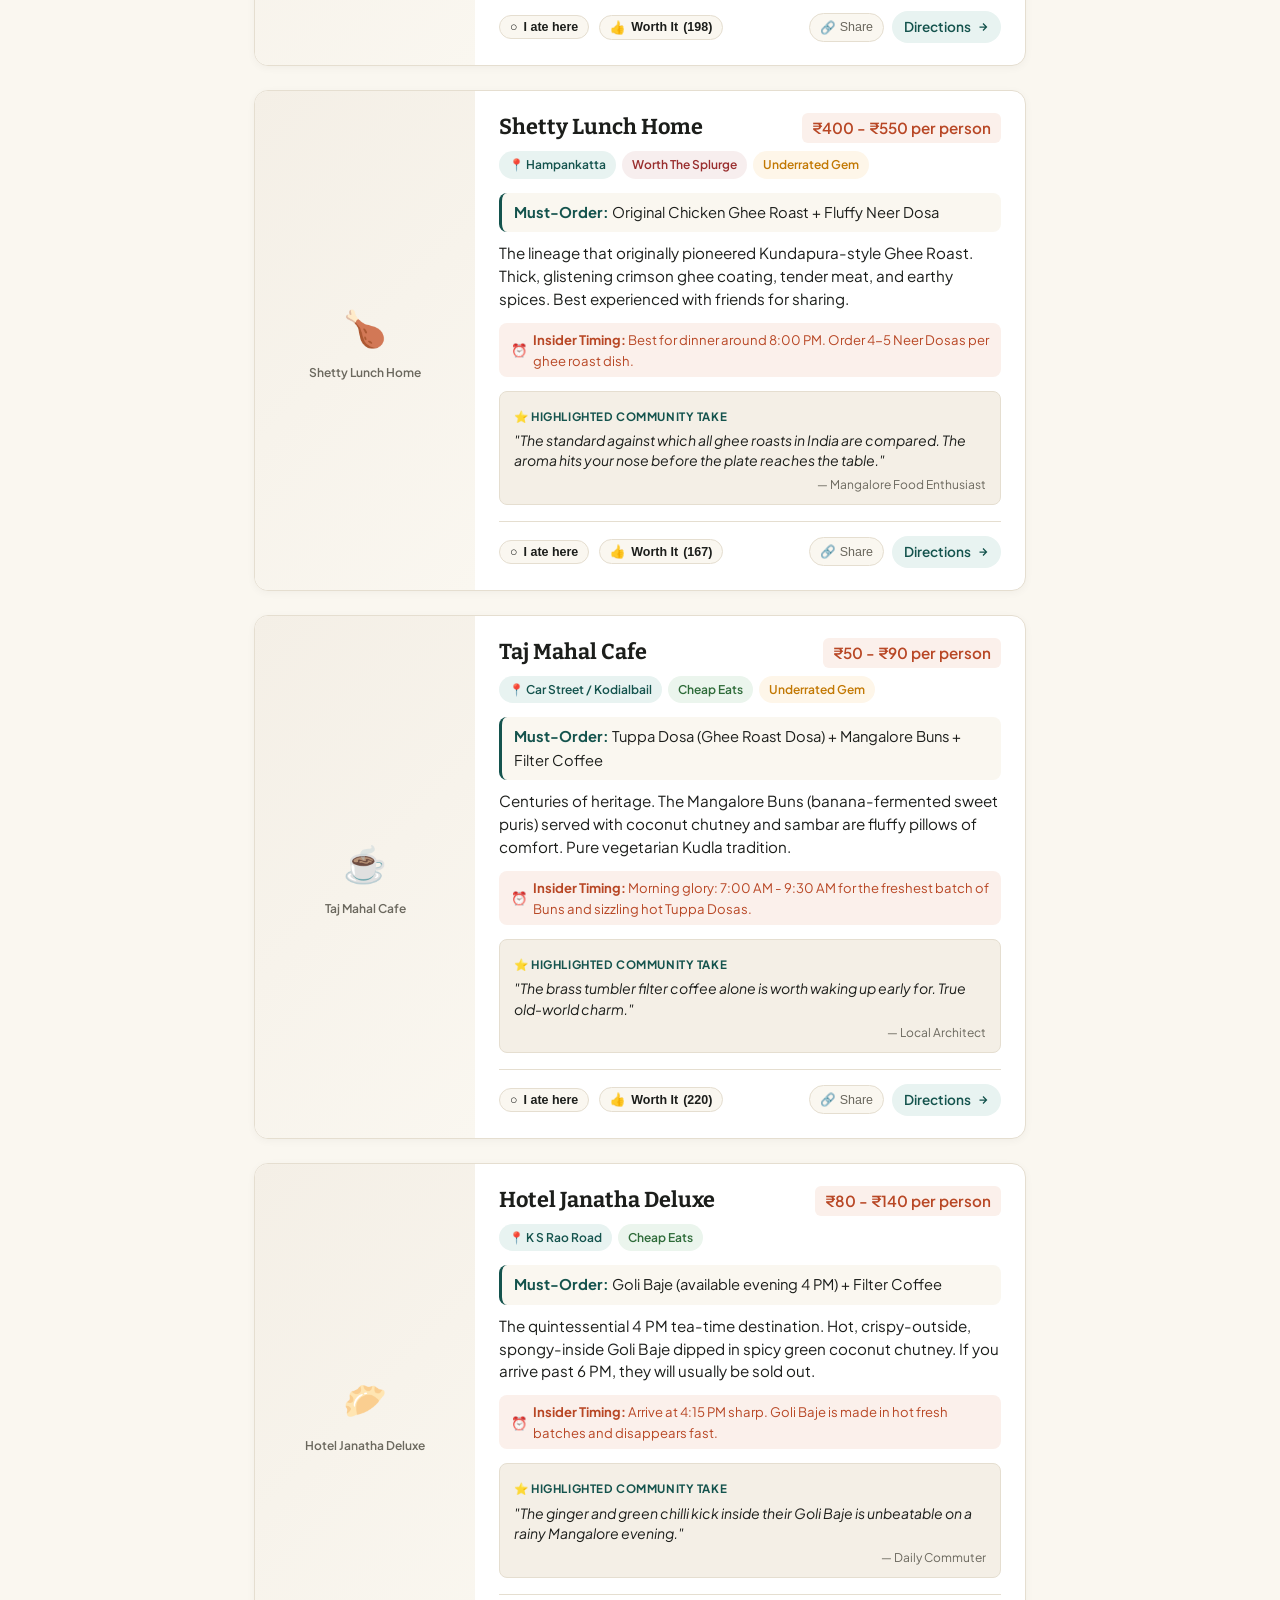
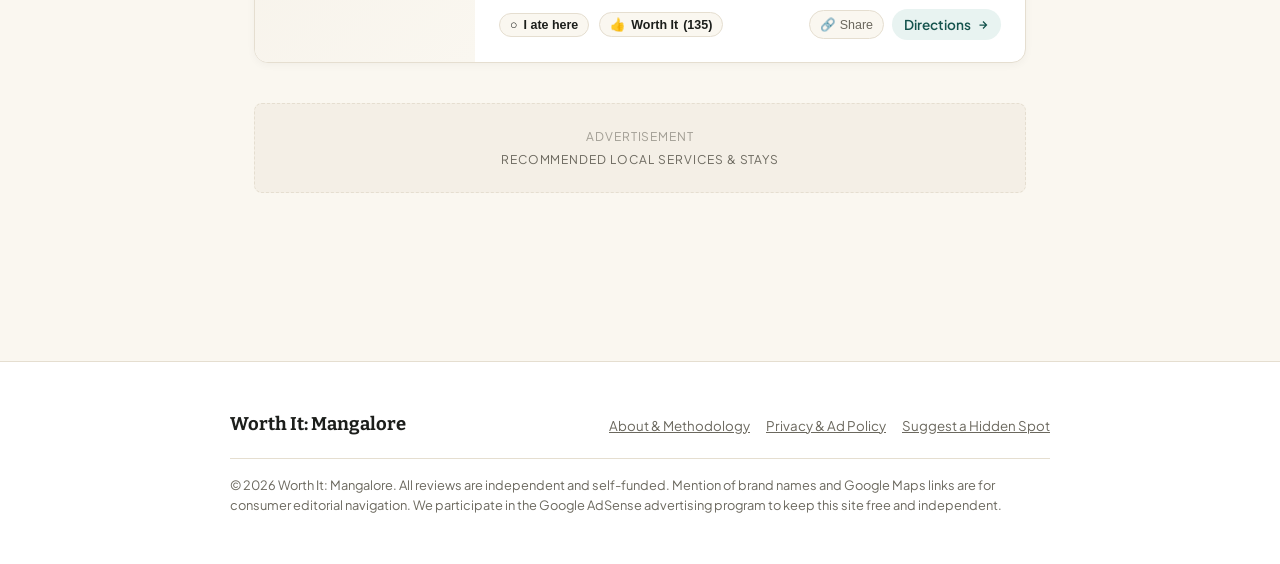
==== commit b74097a3: "feat: implement pro modular architecture with data/spots.json, Kudla Foodie Score, and matchmaker" ====
--- a/index.html
+++ b/index.html
@@ -27,757 +27,8 @@
   <link rel="preconnect" href="https://fonts.gstatic.com" crossorigin>
   <link href="https://fonts.googleapis.com/css2?family=Bitter:ital,wght@0,500;0,600;0,700;1,400&family=Plus+Jakarta+Sans:wght@400;500;600;700&display=swap" rel="stylesheet">
 
-  <style>
-    :root {
-      --bg: #FAF7F0;
-      --card-bg: #FFFFFF;
-      --card-subtle: #F4EFE6;
-      --ink: #1C1E1B;
-      --muted: #6B685E;
-      --line: #E5DED0;
-      --terracotta: #B84725;
-      --terracotta-soft: #FBF0EB;
-      --sea: #14534D;
-      --sea-soft: #E8F3F1;
-      --turmeric: #C27803;
-      --turmeric-soft: #FEF6E9;
-      --splurge: #992E2E;
-      --cheap: #2E6B39;
-      --cheap-soft: #EBF5ED;
-      --shadow-sm: 0 2px 8px rgba(28, 30, 27, 0.04);
-      --shadow-md: 0 6px 20px rgba(28, 30, 27, 0.08);
-      --radius-sm: 8px;
-      --radius-md: 14px;
-      --radius-lg: 20px;
-    }
-
-    @media (prefers-color-scheme: dark) {
-      :root:not([data-theme="light"]) {
-        --bg: #161715;
-        --card-bg: #20221E;
-        --card-subtle: #292B26;
-        --ink: #EDE9DF;
-        --muted: #A39F92;
-        --line: #383B33;
-        --terracotta: #E06C47;
-        --terracotta-soft: #38241D;
-        --sea: #3AA398;
-        --sea-soft: #182B29;
-        --turmeric: #E8A127;
-        --turmeric-soft: #382E19;
-        --splurge: #E86B6B;
-        --cheap: #62B872;
-        --cheap-soft: #1B2B1F;
-        --shadow-sm: 0 2px 8px rgba(0, 0, 0, 0.3);
-        --shadow-md: 0 6px 20px rgba(0, 0, 0, 0.4);
-      }
-    }
-
-    * { box-sizing: border-box; margin: 0; padding: 0; }
-    html { scroll-behavior: smooth; }
-    body {
-      background: var(--bg);
-      color: var(--ink);
-      font-family: 'Plus Jakarta Sans', -apple-system, BlinkMacSystemFont, sans-serif;
-      line-height: 1.6;
-      -webkit-font-smoothing: antialiased;
-    }
-
-    /* Basel Mission Mangalore Terracotta Tile Decorative Band */
-    .mangalore-tile-band {
-      height: 14px;
-      background: var(--terracotta);
-      background-image: repeating-linear-gradient(
-        45deg,
-        rgba(255, 255, 255, 0.15) 0px,
-        rgba(255, 255, 255, 0.15) 8px,
-        transparent 8px,
-        transparent 16px
-      );
-      width: 100%;
-    }
-
-    header.hero {
-      max-width: 820px;
-      margin: 0 auto;
-      padding: 48px 24px 32px;
-      position: relative;
-    }
-
-    .hero-pretitle {
-      display: inline-flex;
-      align-items: center;
-      gap: 8px;
-      font-size: 0.8rem;
-      font-weight: 700;
-      letter-spacing: 0.08em;
-      text-transform: uppercase;
-      color: var(--terracotta);
-      background: var(--terracotta-soft);
-      padding: 4px 12px;
-      border-radius: 100px;
-      margin-bottom: 16px;
-    }
-
-    h1 {
-      font-family: 'Bitter', serif;
-      font-weight: 700;
-      font-size: clamp(2.2rem, 5.5vw, 3.2rem);
-      line-height: 1.15;
-      letter-spacing: -0.02em;
-      color: var(--ink);
-      margin-bottom: 16px;
-    }
-
-    h1 span.accent {
-      color: var(--terracotta);
-      font-style: italic;
-    }
-
-    .tagline {
-      font-size: 1.12rem;
-      color: var(--muted);
-      max-width: 62ch;
-      line-height: 1.55;
-      margin-bottom: 22px;
-    }
-
-    .rules-card {
-      background: var(--card-subtle);
-      border-left: 4px solid var(--terracotta);
-      padding: 14px 18px;
-      border-radius: 0 var(--radius-sm) var(--radius-sm) 0;
-      font-size: 0.92rem;
-      color: var(--ink);
-      margin-bottom: 24px;
-      display: flex;
-      flex-direction: column;
-      gap: 4px;
-    }
-    .rules-card strong { color: var(--terracotta); }
-
-    .header-meta-row {
-      display: flex;
-      flex-wrap: wrap;
-      align-items: center;
-      gap: 12px;
-      font-size: 0.85rem;
-    }
-
-    .last-updated-pill {
-      display: inline-flex;
-      align-items: center;
-      gap: 6px;
-      background: var(--card-bg);
-      border: 1px solid var(--line);
-      padding: 5px 14px;
-      border-radius: 100px;
-      color: var(--sea);
-      font-weight: 600;
-      box-shadow: var(--shadow-sm);
-    }
-    .pulse-dot {
-      width: 8px;
-      height: 8px;
-      background: var(--sea);
-      border-radius: 50%;
-      display: inline-block;
-      box-shadow: 0 0 0 2px rgba(20, 83, 77, 0.2);
-    }
-
-    .about-link-btn {
-      color: var(--muted);
-      text-decoration: underline;
-      cursor: pointer;
-      background: none;
-      border: none;
-      font-size: 0.85rem;
-      font-family: inherit;
-    }
-
-    /* Main Container */
-    main {
-      max-width: 820px;
-      margin: 0 auto;
-      padding: 0 24px 80px;
-    }
-
-    /* Search & Controls */
-    .controls-panel {
-      background: var(--card-bg);
-      border: 1px solid var(--line);
-      border-radius: var(--radius-md);
-      padding: 20px;
-      box-shadow: var(--shadow-sm);
-      margin-bottom: 32px;
-    }
-
-    .search-bar {
-      position: relative;
-      margin-bottom: 16px;
-    }
-    .search-icon {
-      position: absolute;
-      left: 14px;
-      top: 50%;
-      transform: translateY(-50%);
-      color: var(--muted);
-      pointer-events: none;
-    }
-    input#search {
-      width: 100%;
-      font-family: inherit;
-      font-size: 1rem;
-      padding: 12px 16px 12px 42px;
-      border-radius: 10px;
-      border: 1px solid var(--line);
-      background: var(--bg);
-      color: var(--ink);
-      transition: all 0.2s ease;
-    }
-    input#search:focus {
-      outline: none;
-      border-color: var(--terracotta);
-      box-shadow: 0 0 0 3px rgba(184, 71, 37, 0.15);
-    }
-
-    .search-hints {
-      display: flex;
-      gap: 6px;
-      align-items: center;
-      font-size: 0.78rem;
-      color: var(--muted);
-      margin-top: 6px;
-      flex-wrap: wrap;
-    }
-    .search-hint-tag {
-      background: var(--card-subtle);
-      padding: 2px 8px;
-      border-radius: 6px;
-      cursor: pointer;
-      border: 1px solid transparent;
-    }
-    .search-hint-tag:hover {
-      border-color: var(--line);
-      color: var(--ink);
-    }
-
-    .filter-section {
-      display: flex;
-      flex-direction: column;
-      gap: 12px;
-      margin-top: 14px;
-      padding-top: 14px;
-      border-top: 1px solid var(--line);
-    }
-    .filter-row {
-      display: flex;
-      align-items: center;
-      gap: 8px;
-      flex-wrap: wrap;
-    }
-    .filter-label {
-      font-size: 0.8rem;
-      font-weight: 700;
-      color: var(--muted);
-      min-width: 70px;
-      text-transform: uppercase;
-      letter-spacing: 0.04em;
-    }
-
-    button.pill {
-      font-family: inherit;
-      font-size: 0.85rem;
-      font-weight: 500;
-      padding: 6px 14px;
-      border-radius: 100px;
-      border: 1px solid var(--line);
-      background: var(--bg);
-      color: var(--ink);
-      cursor: pointer;
-      transition: all 0.15s ease;
-    }
-    button.pill:hover {
-      border-color: var(--muted);
-    }
-    button.pill[aria-pressed="true"] {
-      background: var(--ink);
-      color: var(--bg);
-      border-color: var(--ink);
-      font-weight: 600;
-    }
-
-    /* Result Stats */
-    .results-count {
-      font-size: 0.85rem;
-      color: var(--muted);
-      margin-bottom: 20px;
-      display: flex;
-      justify-content: space-between;
-      align-items: center;
-    }
-
-    /* AdSense Container Placeholder */
-    .ad-slot-container {
-      background: var(--card-subtle);
-      border: 1px dashed var(--line);
-      border-radius: var(--radius-sm);
-      padding: 16px;
-      margin: 28px 0;
-      text-align: center;
-      color: var(--muted);
-      font-size: 0.75rem;
-      text-transform: uppercase;
-      letter-spacing: 0.08em;
-      min-height: 90px;
-      display: flex;
-      align-items: center;
-      justify-content: center;
-      flex-direction: column;
-      gap: 4px;
-    }
-    .ad-slot-container .ad-label {
-      opacity: 0.6;
-    }
-
-    /* Entry Cards */
-    ul.list { list-style: none; display: flex; flex-direction: column; gap: 24px; }
-    
-    li.entry-card {
-      background: var(--card-bg);
-      border: 1px solid var(--line);
-      border-radius: var(--radius-md);
-      box-shadow: var(--shadow-sm);
-      overflow: hidden;
-      transition: transform 0.2s ease, box-shadow 0.2s ease;
-      display: flex;
-      flex-direction: column;
-    }
-    li.entry-card:hover {
-      box-shadow: var(--shadow-md);
-      transform: translateY(-2px);
-    }
-
-    /* Card Layout: Photo + Body */
-    .card-grid {
-      display: grid;
-      grid-template-columns: 220px 1fr;
-    }
-    @media (max-width: 680px) {
-      .card-grid {
-        grid-template-columns: 1fr;
-      }
-    }
-
-    .card-photo-wrap {
-      position: relative;
-      background: var(--card-subtle);
-      min-height: 180px;
-      overflow: hidden;
-    }
-    .card-photo {
-      width: 100%;
-      height: 100%;
-      object-fit: cover;
-      display: block;
-      transition: transform 0.3s ease;
-    }
-    li.entry-card:hover .card-photo {
-      transform: scale(1.03);
-    }
-    .photo-fallback {
-      display: flex;
-      flex-direction: column;
-      align-items: center;
-      justify-content: center;
-      height: 100%;
-      min-height: 180px;
-      background: linear-gradient(135deg, var(--card-subtle) 0%, var(--bg) 100%);
-      color: var(--muted);
-      font-size: 2.2rem;
-      padding: 16px;
-      text-align: center;
-    }
-    .photo-fallback span {
-      font-size: 0.75rem;
-      margin-top: 8px;
-      font-weight: 600;
-      color: var(--muted);
-    }
-
-    .card-body {
-      padding: 22px 24px;
-      display: flex;
-      flex-direction: column;
-      justify-content: space-between;
-    }
-
-    .card-header-row {
-      display: flex;
-      justify-content: space-between;
-      align-items: baseline;
-      gap: 12px;
-      flex-wrap: wrap;
-      margin-bottom: 8px;
-    }
-
-    .entry-title {
-      font-family: 'Bitter', serif;
-      font-size: 1.35rem;
-      font-weight: 700;
-      color: var(--ink);
-      line-height: 1.25;
-    }
-
-    .entry-price-tag {
-      font-size: 0.95rem;
-      font-weight: 600;
-      color: var(--terracotta);
-      white-space: nowrap;
-      background: var(--terracotta-soft);
-      padding: 3px 10px;
-      border-radius: 6px;
-    }
-
-    .tag-row {
-      display: flex;
-      flex-wrap: wrap;
-      gap: 6px;
-      margin-bottom: 14px;
-    }
-
-    .badge {
-      font-size: 0.75rem;
-      font-weight: 600;
-      padding: 3px 9px;
-      border-radius: 100px;
-      border: 1px solid var(--line);
-      text-transform: capitalize;
-    }
-    .badge.area {
-      color: var(--sea);
-      background: var(--sea-soft);
-      border-color: transparent;
-    }
-    .badge.cat-underrated {
-      color: var(--turmeric);
-      background: var(--turmeric-soft);
-      border-color: transparent;
-    }
-    .badge.cat-cheap {
-      color: var(--cheap);
-      background: var(--cheap-soft);
-      border-color: transparent;
-    }
-    .badge.cat-splurge {
-      color: var(--splurge);
-      background: rgba(153, 46, 46, 0.08);
-      border-color: transparent;
-    }
-
-    .order-box {
-      font-size: 0.92rem;
-      margin-bottom: 10px;
-      background: var(--bg);
-      padding: 8px 12px;
-      border-radius: var(--radius-sm);
-      border-left: 3px solid var(--sea);
-    }
-    .order-box strong { color: var(--sea); }
-
-    .take-text {
-      font-size: 0.95rem;
-      color: var(--ink);
-      line-height: 1.5;
-      margin-bottom: 14px;
-    }
-
-    /* Highlighted Review / Trust Quote */
-    .highlighted-quote-box {
-      background: var(--card-subtle);
-      border: 1px solid var(--line);
-      border-radius: var(--radius-sm);
-      padding: 10px 14px;
-      margin-bottom: 16px;
-      position: relative;
-    }
-    .quote-badge {
-      display: inline-flex;
-      align-items: center;
-      gap: 4px;
-      font-size: 0.72rem;
-      font-weight: 700;
-      text-transform: uppercase;
-      letter-spacing: 0.05em;
-      color: var(--sea);
-      margin-bottom: 4px;
-    }
-    .quote-content {
-      font-size: 0.88rem;
-      font-style: italic;
-      color: var(--ink);
-      line-height: 1.45;
-    }
-    .quote-author {
-      font-size: 0.75rem;
-      color: var(--muted);
-      margin-top: 4px;
-      text-align: right;
-      font-style: normal;
-    }
-
-    /* Card Footer & Non-Forced Rating Interaction */
-    .card-footer {
-      display: flex;
-      align-items: center;
-      justify-content: space-between;
-      flex-wrap: wrap;
-      gap: 12px;
-      padding-top: 14px;
-      border-top: 1px solid var(--line);
-      font-size: 0.82rem;
-      margin-top: auto;
-    }
-
-    .footer-left {
-      display: flex;
-      align-items: center;
-      gap: 10px;
-      color: var(--muted);
-    }
-
-    /* Rating & Trust Reactions */
-    .rating-container {
-      display: inline-flex;
-      align-items: center;
-      gap: 8px;
-    }
-    .rate-btn {
-      display: inline-flex;
-      align-items: center;
-      gap: 5px;
-      background: var(--bg);
-      border: 1px solid var(--line);
-      border-radius: 100px;
-      padding: 4px 10px;
-      font-size: 0.78rem;
-      font-weight: 600;
-      color: var(--ink);
-      cursor: pointer;
-      transition: all 0.2s ease;
-      user-select: none;
-    }
-    .rate-btn:hover {
-      border-color: var(--terracotta);
-      background: var(--terracotta-soft);
-      color: var(--terracotta);
-    }
-    .rate-btn.voted {
-      background: var(--terracotta);
-      color: #FFFFFF;
-      border-color: var(--terracotta);
-    }
-
-    .maps-btn {
-      display: inline-flex;
-      align-items: center;
-      gap: 6px;
-      color: var(--sea);
-      text-decoration: none;
-      font-weight: 600;
-      font-size: 0.85rem;
-      padding: 5px 12px;
-      border-radius: 100px;
-      background: var(--sea-soft);
-      transition: all 0.15s ease;
-    }
-    .maps-btn:hover {
-      background: var(--sea);
-      color: #FFFFFF;
-    }
-
-    /* Empty state */
-    .empty-state {
-      padding: 48px 24px;
-      text-align: center;
-      background: var(--card-bg);
-      border: 1px dashed var(--line);
-      border-radius: var(--radius-md);
-      color: var(--muted);
-    }
-    .empty-state h3 {
-      font-family: 'Bitter', serif;
-      font-size: 1.2rem;
-      margin-bottom: 8px;
-      color: var(--ink);
-    }
-
-    /* Modal / Drawer for About & Privacy Policy */
-    .modal-overlay {
-      position: fixed;
-      top: 0;
-      left: 0;
-      right: 0;
-      bottom: 0;
-      background: rgba(0, 0, 0, 0.6);
-      backdrop-filter: blur(4px);
-      z-index: 1000;
-      display: none;
-      align-items: center;
-      justify-content: center;
-      padding: 20px;
-    }
-    .modal-overlay.active {
-      display: flex;
-    }
-    .modal-box {
-      background: var(--card-bg);
-      border: 1px solid var(--line);
-      border-radius: var(--radius-md);
-      max-width: 620px;
-      width: 100%;
-      max-height: 85vh;
-      overflow-y: auto;
-      padding: 32px;
-      box-shadow: var(--shadow-md);
-      position: relative;
-    }
-    .modal-close-btn {
-      position: absolute;
-      top: 20px;
-      right: 20px;
-      background: var(--bg);
-      border: 1px solid var(--line);
-      border-radius: 50%;
-      width: 32px;
-      height: 32px;
-      display: flex;
-      align-items: center;
-      justify-content: center;
-      cursor: pointer;
-      font-weight: 700;
-      color: var(--ink);
-    }
-    .modal-box h2 {
-      font-family: 'Bitter', serif;
-      margin-bottom: 16px;
-      color: var(--ink);
-    }
-    .modal-box p {
-      margin-bottom: 14px;
-      font-size: 0.94rem;
-      color: var(--ink);
-      line-height: 1.6;
-    }
-    .modal-box ul {
-      margin: 0 0 16px 20px;
-      font-size: 0.92rem;
-    }
-
-    /* Footer */
-    footer {
-      background: var(--card-bg);
-      border-top: 1px solid var(--line);
-      padding: 48px 24px;
-      margin-top: 60px;
-    }
-    .footer-content {
-      max-width: 820px;
-      margin: 0 auto;
-      display: flex;
-      flex-direction: column;
-      gap: 18px;
-    }
-    .footer-top {
-      display: flex;
-      justify-content: space-between;
-      align-items: center;
-      flex-wrap: wrap;
-      gap: 16px;
-    }
-    .footer-title {
-      font-family: 'Bitter', serif;
-      font-size: 1.15rem;
-      font-weight: 700;
-    }
-    .footer-links {
-      display: flex;
-      gap: 16px;
-      font-size: 0.85rem;
-    }
-    .footer-links button {
-      background: none;
-      border: none;
-      color: var(--muted);
-      cursor: pointer;
-      font-family: inherit;
-      text-decoration: underline;
-    }
-    .footer-links button:hover {
-      color: var(--terracotta);
-    }
-    .footer-disclaimer {
-      font-size: 0.8rem;
-      color: var(--muted);
-      line-height: 1.6;
-      border-top: 1px solid var(--line);
-      padding-top: 16px;
-    }
-  </style>
-
-  <!-- Schema.org JSON-LD for AI Search Engines & Google Rich Results -->
-  <script type="application/ld+json" id="schema-structured-data">
-  {
-    "@context": "https://schema.org",
-    "@graph": [
-      {
-        "@type": "WebSite",
-        "@id": "https://worthitmangalore.com/#website",
-        "url": "https://worthitmangalore.com/",
-        "name": "Worth It: Mangalore",
-        "description": "An unfiltered, honestly priced food guide to Mangalore, Karnataka.",
-        "inLanguage": "en-IN"
-      },
-      {
-        "@type": "ItemList",
-        "@id": "https://worthitmangalore.com/#curated-places",
-        "name": "Best Food Spots in Mangalore (Personally Visited)",
-        "description": "Hand-picked restaurants, cafes, and street food stalls in Kudla with real prices and must-order dishes.",
-        "itemListElement": []
-      },
-      {
-        "@type": "FAQPage",
-        "@id": "https://worthitmangalore.com/#faq",
-        "mainEntity": [
-          {
-            "@type": "Question",
-            "name": "Where is the best fish meal in Mangalore?",
-            "acceptedAnswer": {
-              "@type": "Answer",
-              "text": "Hotel Narayana in Bunder Old Port and Giri Manja's in Car Street serve the most iconic fish meals with fresh Arabian Sea catch, boiled rice, and tangy fish curry."
-            }
-          },
-          {
-            "@type": "Question",
-            "name": "What is the must-try dessert in Mangalore?",
-            "acceptedAnswer": {
-              "@type": "Answer",
-              "text": "The 'Gadbad' and 'Dilkush' ice creams at Pabbas (Lalbagh) and Ideal Ice Cream are Mangalore's signature desserts, made locally since 1975."
-            }
-          },
-          {
-            "@type": "Question",
-            "name": "Who invented Chicken Ghee Roast?",
-            "acceptedAnswer": {
-              "@type": "Answer",
-              "text": "Chicken Ghee Roast was originally created at Shetty Lunch Home in Kundapura, and their Hampankatta branch in Mangalore remains the gold standard for fiery ghee roast with neer dosa."
-            }
-          }
-        ]
-      }
-    ]
-  }
-  </script>
+  <!-- Stylesheet -->
+  <link rel="stylesheet" href="assets/css/style.css">
 </head>
 <body>
 
@@ -801,9 +52,41 @@
       </div>
       <button class="about-link-btn" onclick="openModal('about-modal')">How spots are selected & methodology →</button>
     </div>
+
+    <!-- Kudla Foodie Score Gamification Banner -->
+    <div class="foodie-score-banner">
+      <div class="score-header-row">
+        <div class="score-title">
+          <span>🏆 Your Kudla Foodie Score:</span>
+          <span class="score-badge" id="score-badge">Kudla Explorer 🗺️</span>
+        </div>
+        <span style="font-size: 0.82rem; font-weight: 600; color: var(--muted);" id="score-count-text">0 of 7 spots conquered (0%)</span>
+      </div>
+      <div class="score-progress-track">
+        <div class="score-progress-bar" id="score-progress-bar"></div>
+      </div>
+      <div class="score-footer-row">
+        <span>Check off "I ate here" on spots below to level up</span>
+        <a id="whatsapp-share-btn" class="whatsapp-share-btn" href="#" target="_blank" rel="noopener">
+          <span>💬</span>
+          <span>Share Score on WhatsApp</span>
+        </a>
+      </div>
+    </div>
   </header>
 
   <main>
+    <!-- Interactive Matchmaker: What Should I Eat Right Now? -->
+    <div class="matchmaker-card">
+      <div class="matchmaker-text">
+        <h3>Hungry & Can't Decide? 🎲</h3>
+        <p>Let our Kudla culinary algorithm pick the exact dish and spot for you right now.</p>
+      </div>
+      <button class="dice-btn" onclick="pickRandomSpot()">
+        <span>Roll Recommendation 🎲</span>
+      </button>
+    </div>
+
     <!-- Controls: Search + Multi-Dimension Filters -->
     <div class="controls-panel">
       <div class="search-bar">
@@ -816,7 +99,7 @@
           <span>Quick search:</span>
           <span class="search-hint-tag" onclick="quickSearch('ghee roast')">Ghee Roast</span>
           <span class="search-hint-tag" onclick="quickSearch('gadbad')">Gadbad</span>
-          <span class="search-hint-tag" onclick="quickSearch('fish thali')">Fish Thali</span>
+          <span class="search-hint-tag" onclick="quickSearch('fish meal')">Fish Meal</span>
           <span class="search-hint-tag" onclick="quickSearch('bunder')">Bunder</span>
           <span class="search-hint-tag" onclick="quickSearch('cheap')">Under ₹100</span>
         </div>
@@ -847,7 +130,7 @@
     <!-- AdSense Slot 1 (Top Banner Placeholder) -->
     <div class="ad-slot-container" id="adsense-top-slot">
       <span class="ad-label">Advertisement</span>
-      <!-- Google AdSense script unit will render here when live -->
+      <!-- Google AdSense responsive unit renders here when approved -->
       <span>Support Kudla independent food journalism</span>
     </div>
 
@@ -916,7 +199,7 @@
       <p><strong>Google AdSense & Third-Party Cookies:</strong></p>
       <p>We use Google AdSense to display relevant advertisements to help maintain server and research costs. Google and third-party vendors may use cookies to serve ads based on prior visits to this website or other websites. You may opt out of personalized advertising by visiting Google Ads Settings.</p>
       <p><strong>Local Storage:</strong></p>
-      <p>When you click "👍 Worth It" on a restaurant card, your preference is saved locally on your device's browser (localStorage) so you don't re-vote on the same spot. No personal data is transmitted.</p>
+      <p>When you click "👍 Worth It" or mark "I ate here" on a restaurant card, your preference is saved locally on your device's browser (localStorage). No personal data is transmitted to our servers.</p>
     </div>
   </div>
 
@@ -933,412 +216,8 @@
     </div>
   </div>
 
-  <script>
-    /* =========================================================
-       CURATED MANGALORE FOOD ENTRIES DATABASE
-       - tags: "underrated", "cheap", "splurge" (multiple allowed)
-       - audience: "local", "tourist" (multiple allowed)
-       - price: exact real price paid
-       - visited: ISO date for last updated calculation
-       - mapsUrl: Google Maps Share Link
-       - photo: high quality web image or local asset
-       - highlightedReview: community trust pull-quote
-       ========================================================= */
-    const TAG_META = {
-      underrated: { label: "Underrated Gem", class: "cat-underrated" },
-      cheap:      { label: "Cheap Eats",      class: "cat-cheap" },
-      splurge:    { label: "Worth the Splurge", class: "cat-splurge" }
-    };
-
-    const ENTRIES = [
-      {
-        id: "giri-manjas",
-        name: "Giri Manja's",
-        area: "Car Street",
-        tags: ["splurge", "underrated"],
-        audience: ["local", "tourist"],
-        price: "₹380 - ₹550 per person",
-        order: "Anjal Tawa Fry + Squid Masala Fry with Fish Meal",
-        take: "Old heritage tile house dining. The Anjal (King Fish) tawa fry is unmatched anywhere on the Konkan coast. Arrive by 12:45 PM or prepare to wait 45 mins in the sun.",
-        highlightedReview: {
-          quote: "The garlic-red chilli tawa masala seared on the Anjal slice is what every Mangalorean dreams of when away from home.",
-          author: "Kudla Native & Regular"
-        },
-        votes: 184,
-        visited: "2026-09-18",
-        mapsUrl: "https://maps.google.com/?q=Giri+Manja's+Mangalore",
-        photo: "https://images.unsplash.com/photo-1534422298391-e4f8c172dddb?w=600&auto=format&fit=crop&q=80",
-        fallbackIcon: "🐟"
-      },
-      {
-        id: "hotel-narayana",
-        name: "Hotel Narayana",
-        area: "Bunder (Old Port)",
-        tags: ["cheap", "underrated"],
-        audience: ["local", "tourist"],
-        price: "₹180 - ₹280 per person",
-        order: "Standard Fish Meals with Fresh Fried Kane (Ladyfish)",
-        take: "No menus, no frills, right next to the historic fishing docks. They serve hot boiled rice on a banana leaf and walk around with platters of sizzling fish straight out of the hot oil.",
-        highlightedReview: {
-          quote: "Pure old-school port vibe. The fish curry gravy poured over parboiled rice is simple perfection.",
-          author: "Frequent Dockside Diner"
-        },
-        votes: 215,
-        visited: "2026-09-22",
-        mapsUrl: "https://maps.google.com/?q=Hotel+Narayana+Bunder+Mangalore",
-        photo: "https://images.unsplash.com/photo-1546069901-ba9599a7e63c?w=600&auto=format&fit=crop&q=80",
-        fallbackIcon: "🍲"
-      },
-      {
-        id: "pabbas-ideal",
-        name: "Pabbas (Ideal Ice Cream)",
-        area: "Lalbagh / Hampankatta",
-        tags: ["cheap"],
-        audience: ["local", "tourist"],
-        price: "₹90 - ₹160 per ice cream",
-        order: "Gadbad (or 'Dilkush' / 'Tiramisu Coupe')",
-        take: "Mangalore's crown jewel dessert spot since 1975. The multi-layered Gadbad with jelly, fruits, and vanilla/strawberry scoops is legendary. Fast service despite relentless weekend crowds.",
-        highlightedReview: {
-          quote: "You simply haven't visited Mangalore if you haven't sat inside Pabbas at 10 PM eating a tall glass of Gadbad.",
-          author: "Traveler from Bengaluru"
-        },
-        votes: 342,
-        visited: "2026-09-24",
-        mapsUrl: "https://maps.google.com/?q=Pabbas+Ideal+Cafe+Lalbagh+Mangalore",
-        photo: "https://images.unsplash.com/photo-1563805042-7684c019e1cb?w=600&auto=format&fit=crop&q=80",
-        fallbackIcon: "🍨"
-      },
-      {
-        id: "machali",
-        name: "Machali",
-        area: "Sharavu Temple Road",
-        tags: ["splurge"],
-        audience: ["tourist", "local"],
-        price: "₹450 - ₹650 per person",
-        order: "Crab Ghee Roast + Marwai Sukka (Clams) + Neer Dosa",
-        take: "Super popular, air-conditioned, and remarkably consistent. The Crab Ghee Roast here has deep byadagi chilli aroma without burning your palate. Order Neer Dosa to mop up the ghee sauce.",
-        highlightedReview: {
-          quote: "Cleanest seafood presentation in city center with zero compromise on authentic spice levels.",
-          author: "Food Critic Review"
-        },
-        votes: 198,
-        visited: "2026-09-15",
-        mapsUrl: "https://maps.google.com/?q=Machali+Restaurant+Mangalore",
-        photo: "https://images.unsplash.com/photo-1559847844-5315695dadae?w=600&auto=format&fit=crop&q=80",
-        fallbackIcon: "🦀"
-      },
-      {
-        id: "shetty-lunch-home",
-        name: "Shetty Lunch Home",
-        area: "Hampankatta",
-        tags: ["splurge", "underrated"],
-        audience: ["local", "tourist"],
-        price: "₹400 - ₹550 per person",
-        order: "Original Chicken Ghee Roast + Fluffy Neer Dosa",
-        take: "The lineage that originally pioneered Kundapura-style Ghee Roast. Thick, glistening crimson ghee coating, tender meat, and earthy spices. Best experienced with friends for sharing.",
-        highlightedReview: {
-          quote: "The standard against which all ghee roasts in India are compared. The aroma hits your nose before the plate reaches the table.",
-          author: "Mangalore Food Enthusiast"
-        },
-        votes: 167,
-        visited: "2026-09-10",
-        mapsUrl: "https://maps.google.com/?q=Shetty+Lunch+Home+Hampankatta+Mangalore",
-        photo: "https://images.unsplash.com/photo-1626777552726-4a6b54c97e46?w=600&auto=format&fit=crop&q=80",
-        fallbackIcon: "🍗"
-      },
-      {
-        id: "taj-mahal-cafe",
-        name: "Taj Mahal Cafe",
-        area: "Car Street / Kodialbail",
-        tags: ["cheap", "underrated"],
-        audience: ["local", "tourist"],
-        price: "₹50 - ₹90 per person",
-        order: "Tuppa Dosa (Ghee Roast Dosa) + Mangalore Buns + Filter Coffee",
-        take: "Centuries of heritage. The Mangalore Buns (banana-fermented sweet puris) served with coconut chutney and sambar are fluffy pillows of comfort. Pure vegetarian Kudla tradition.",
-        highlightedReview: {
-          quote: "The brass tumbler filter coffee alone is worth waking up early for. True old-world charm.",
-          author: "Local Architect"
-        },
-        votes: 220,
-        visited: "2026-09-20",
-        mapsUrl: "https://maps.google.com/?q=Taj+Mahal+Cafe+Car+Street+Mangalore",
-        photo: "https://images.unsplash.com/photo-1668236543090-82eba5ee5976?w=600&auto=format&fit=crop&q=80",
-        fallbackIcon: "☕"
-      },
-      {
-        id: "hotel-janatha-deluxe",
-        name: "Hotel Janatha Deluxe",
-        area: "K S Rao Road",
-        tags: ["cheap"],
-        audience: ["local"],
-        price: "₹80 - ₹140 per person",
-        order: "Goli Baje (available evening 4 PM) + Filter Coffee",
-        take: "The quintessential 4 PM tea-time destination. Hot, crispy-outside, spongy-inside Goli Baje dipped in spicy green coconut chutney. If you arrive past 6 PM, they will usually be sold out.",
-        highlightedReview: {
-          quote: "The ginger and green chilli kick inside their Goli Baje is unbeatable on a rainy Mangalore evening.",
-          author: "Daily Commuter"
-        },
-        votes: 135,
-        visited: "2026-09-08",
-        mapsUrl: "https://maps.google.com/?q=Hotel+Janatha+Deluxe+KS+Rao+Road+Mangalore",
-        photo: "https://images.unsplash.com/photo-1601050690597-df0568f70950?w=600&auto=format&fit=crop&q=80",
-        fallbackIcon: "🥟"
-      }
-    ];
-
-    /* State */
-    let currentAudience = "all";
-    let currentCategory = "all";
-    let searchQuery = "";
-    const userVotes = JSON.parse(localStorage.getItem("worthit_votes") || "{}");
-
-    /* Format Date */
-    function formatMonthYear(dateStr) {
-      if (!dateStr) return "";
-      const d = new Date(dateStr + "T00:00:00");
-      return d.toLocaleDateString("en-IN", { month: "short", year: "numeric" });
-    }
-
-    /* Update Dynamic Schema for AI Engines */
-    function updateJsonLd() {
-      const script = document.getElementById("schema-structured-data");
-      if (!script) return;
-      try {
-        const schema = JSON.parse(script.textContent);
-        const itemList = schema["@graph"].find(item => item["@type"] === "ItemList");
-        if (itemList) {
-          itemList.itemListElement = ENTRIES.map((e, index) => ({
-            "@type": "ListItem",
-            "position": index + 1,
-            "item": {
-              "@type": "FoodEstablishment",
-              "name": e.name,
-              "address": {
-                "@type": "PostalAddress",
-                "addressLocality": "Mangalore",
-                "addressRegion": "Karnataka",
-                "streetAddress": e.area
-              },
-              "priceRange": e.price,
-              "hasMap": e.mapsUrl,
-              "servesCuisine": "Mangalorean Coastal, South Indian",
-              "review": {
-                "@type": "Review",
-                "reviewRating": {
-                  "@type": "Rating",
-                  "ratingValue": "5",
-                  "bestRating": "5"
-                },
-                "author": { "@type": "Person", "name": "Worth It Mangalore Editorial" },
-                "reviewBody": e.take
-              }
-            }
-          }));
-          script.textContent = JSON.stringify(schema, null, 2);
-        }
-      } catch (err) {
-        console.error("Schema update error", err);
-      }
-    }
-
-    /* Voting Functionality (Trust Building) */
-    function toggleVote(id) {
-      const hasVoted = !!userVotes[id];
-      const entry = ENTRIES.find(e => e.id === id);
-      if (!entry) return;
-
-      if (hasVoted) {
-        delete userVotes[id];
-        entry.votes = Math.max(0, (entry.votes || 0) - 1);
-      } else {
-        userVotes[id] = true;
-        entry.votes = (entry.votes || 0) + 1;
-      }
-
-      localStorage.setItem("worthit_votes", JSON.stringify(userVotes));
-      renderList();
-    }
-
-    /* Quick Search Chips */
-    function quickSearch(term) {
-      const input = document.getElementById("search");
-      input.value = term;
-      searchQuery = term.toLowerCase();
-      renderList();
-      input.scrollIntoView({ behavior: 'smooth', block: 'nearest' });
-    }
-
-    /* Reset Filters */
-    function resetFilters() {
-      document.getElementById("search").value = "";
-      searchQuery = "";
-      currentAudience = "all";
-      currentCategory = "all";
-      document.querySelectorAll("#audience-filters .pill").forEach(b =>
-        b.setAttribute("aria-pressed", b.dataset.audience === "all" ? "true" : "false"));
-      document.querySelectorAll("#category-filters .pill").forEach(b =>
-        b.setAttribute("aria-pressed", b.dataset.category === "all" ? "true" : "false"));
-      renderList();
-    }
-
-    /* Main Render */
-    function renderList() {
-      const listEl = document.getElementById("entry-list");
-      const emptyEl = document.getElementById("empty-state");
-      const countEl = document.getElementById("results-count-text");
-
-      const filtered = ENTRIES.filter(e => {
-        const matchAudience = currentAudience === "all" || e.audience.includes(currentAudience);
-        const matchCategory = currentCategory === "all" || e.tags.includes(currentCategory);
-        
-        let matchSearch = true;
-        if (searchQuery.trim()) {
-          const q = searchQuery.trim().toLowerCase();
-          const tagStrings = e.tags.map(t => TAG_META[t]?.label || "").join(" ");
-          const textCorpus = [e.name, e.area, e.order, e.take, tagStrings, e.price].join(" ").toLowerCase();
-          matchSearch = textCorpus.includes(q);
-        }
-
-        return matchAudience && matchCategory && matchSearch;
-      });
-
-      countEl.textContent = `Showing ${filtered.length} of ${ENTRIES.length} curated spots`;
-      emptyEl.style.display = filtered.length ? "none" : "block";
-      listEl.innerHTML = "";
-
-      filtered.forEach(e => {
-        const li = document.createElement("li");
-        li.className = "entry-card";
-
-        const tagBadges = e.tags
-          .map(t => TAG_META[t] ? `<span class="badge ${TAG_META[t].class}">${TAG_META[t].label}</span>` : "")
-          .join("");
-
-        const isVoted = !!userVotes[e.id];
-        const voteCount = e.votes || 0;
-
-        const photoHtml = e.photo
-          ? `<img class="card-photo" src="${e.photo}" alt="${e.name} ${e.order}" loading="lazy" onerror="this.style.display='none'; this.nextElementSibling.style.display='flex';">
-             <div class="photo-fallback" style="display:none;">${e.fallbackIcon || '🍽️'}<span>${e.name}</span></div>`
-          : `<div class="photo-fallback">${e.fallbackIcon || '🍽️'}<span>${e.name}</span></div>`;
-
-        const quoteHtml = e.highlightedReview
-          ? `<div class="highlighted-quote-box">
-               <div class="quote-badge">⭐ Highlighted Community Take</div>
-               <div class="quote-content">"${e.highlightedReview.quote}"</div>
-               <div class="quote-author">— ${e.highlightedReview.author}</div>
-             </div>`
-          : "";
-
-        li.innerHTML = `
-          <div class="card-grid">
-            <div class="card-photo-wrap">
-              ${photoHtml}
-            </div>
-            <div class="card-body">
-              <div>
-                <div class="card-header-row">
-                  <h2 class="entry-title">${e.name}</h2>
-                  <span class="entry-price-tag">${e.price}</span>
-                </div>
-                <div class="tag-row">
-                  <span class="badge area">📍 ${e.area}</span>
-                  ${tagBadges}
-                </div>
-                <div class="order-box">
-                  <strong>Must-Order:</strong> ${e.order}
-                </div>
-                <p class="take-text">${e.take}</p>
-                ${quoteHtml}
-              </div>
-              <div class="card-footer">
-                <div class="footer-left">
-                  <span>Visited ${formatMonthYear(e.visited)}</span>
-                  <span>·</span>
-                  <div class="rating-container">
-                    <button class="rate-btn ${isVoted ? 'voted' : ''}" onclick="toggleVote('${e.id}')" title="Vote if you agree this spot is worth it">
-                      <span>👍</span>
-                      <span>Worth It</span>
-                      <span>(${voteCount})</span>
-                    </button>
-                  </div>
-                </div>
-                <a class="maps-btn" href="${e.mapsUrl}" target="_blank" rel="noopener nofollow">
-                  <span>Get directions</span>
-                  <svg width="12" height="12" viewBox="0 0 24 24" fill="none" stroke="currentColor" stroke-width="2.5"><path d="M5 12h14M12 5l7 7-7 7"/></svg>
-                </a>
-              </div>
-            </div>
-          </div>
-        `;
-        listEl.appendChild(li);
-      });
-    }
-
-    /* Auto-calculate Guide Last Updated */
-    function initLastUpdated() {
-      const dates = ENTRIES.map(e => e.visited).filter(Boolean).sort();
-      if (!dates.length) return;
-      const latest = dates[dates.length - 1];
-      const el = document.getElementById("last-updated-text");
-      if (el) el.textContent = `Guide updated ${formatMonthYear(latest)}`;
-    }
-
-    /* Search Listener */
-    document.getElementById("search").addEventListener("input", (e) => {
-      searchQuery = e.target.value;
-      renderList();
-    });
-
-    /* Audience Filter Listeners */
-    document.getElementById("audience-filters").addEventListener("click", (e) => {
-      const btn = e.target.closest("button.pill");
-      if (!btn) return;
-      currentAudience = btn.dataset.audience;
-      document.querySelectorAll("#audience-filters .pill").forEach(b =>
-        b.setAttribute("aria-pressed", b === btn ? "true" : "false"));
-      renderList();
-    });
-
-    /* Category Filter Listeners */
-    document.getElementById("category-filters").addEventListener("click", (e) => {
-      const btn = e.target.closest("button.pill");
-      if (!btn) return;
-      currentCategory = btn.dataset.category;
-      document.querySelectorAll("#category-filters .pill").forEach(b =>
-        b.setAttribute("aria-pressed", b === btn ? "true" : "false"));
-      renderList();
-    });
-
-    /* Modal Controllers */
-    function openModal(id) {
-      const m = document.getElementById(id);
-      if (m) m.classList.add("active");
-      document.body.style.overflow = "hidden";
-    }
-    function closeModal(id) {
-      const m = document.getElementById(id);
-      if (m) m.classList.remove("active");
-      document.body.style.overflow = "";
-    }
-    function closeModalOnOverlay(event, id) {
-      if (event.target.id === id) closeModal(id);
-    }
-    function handleSuggestionSubmit() {
-      const input = document.getElementById("suggest-input");
-      if (!input.value.trim()) return;
-      document.getElementById("suggest-feedback").style.display = "block";
-      input.value = "";
-      setTimeout(() => {
-        closeModal('submit-modal');
-        document.getElementById("suggest-feedback").style.display = "none";
-      }, 2500);
-    }
-
-    /* Init */
-    renderList();
-    initLastUpdated();
-    updateJsonLd();
-  </script>
+  <!-- Application Scripts -->
+  <script src="assets/js/schema.js"></script>
+  <script src="assets/js/app.js"></script>
 </body>
 </html>
--- a/assets/css/style.css
+++ b/assets/css/style.css
@@ -0,0 +1,873 @@
+:root {
+  --bg: #FAF7F0;
+  --card-bg: #FFFFFF;
+  --card-subtle: #F4EFE6;
+  --ink: #1C1E1B;
+  --muted: #6B685E;
+  --line: #E5DED0;
+  --terracotta: #B84725;
+  --terracotta-soft: #FBF0EB;
+  --sea: #14534D;
+  --sea-soft: #E8F3F1;
+  --turmeric: #C27803;
+  --turmeric-soft: #FEF6E9;
+  --splurge: #992E2E;
+  --cheap: #2E6B39;
+  --cheap-soft: #EBF5ED;
+  --shadow-sm: 0 2px 8px rgba(28, 30, 27, 0.04);
+  --shadow-md: 0 6px 20px rgba(28, 30, 27, 0.08);
+  --radius-sm: 8px;
+  --radius-md: 14px;
+  --radius-lg: 20px;
+}
+
+@media (prefers-color-scheme: dark) {
+  :root:not([data-theme="light"]) {
+    --bg: #161715;
+    --card-bg: #20221E;
+    --card-subtle: #292B26;
+    --ink: #EDE9DF;
+    --muted: #A39F92;
+    --line: #383B33;
+    --terracotta: #E06C47;
+    --terracotta-soft: #38241D;
+    --sea: #3AA398;
+    --sea-soft: #182B29;
+    --turmeric: #E8A127;
+    --turmeric-soft: #382E19;
+    --splurge: #E86B6B;
+    --cheap: #62B872;
+    --cheap-soft: #1B2B1F;
+    --shadow-sm: 0 2px 8px rgba(0, 0, 0, 0.3);
+    --shadow-md: 0 6px 20px rgba(0, 0, 0, 0.4);
+  }
+}
+
+* { box-sizing: border-box; margin: 0; padding: 0; }
+html { scroll-behavior: smooth; }
+body {
+  background: var(--bg);
+  color: var(--ink);
+  font-family: 'Plus Jakarta Sans', -apple-system, BlinkMacSystemFont, sans-serif;
+  line-height: 1.6;
+  -webkit-font-smoothing: antialiased;
+}
+
+/* Basel Mission Mangalore Terracotta Tile Decorative Band */
+.mangalore-tile-band {
+  height: 14px;
+  background: var(--terracotta);
+  background-image: repeating-linear-gradient(
+    45deg,
+    rgba(255, 255, 255, 0.15) 0px,
+    rgba(255, 255, 255, 0.15) 8px,
+    transparent 8px,
+    transparent 16px
+  );
+  width: 100%;
+}
+
+header.hero {
+  max-width: 820px;
+  margin: 0 auto;
+  padding: 48px 24px 28px;
+  position: relative;
+}
+
+.hero-pretitle {
+  display: inline-flex;
+  align-items: center;
+  gap: 8px;
+  font-size: 0.8rem;
+  font-weight: 700;
+  letter-spacing: 0.08em;
+  text-transform: uppercase;
+  color: var(--terracotta);
+  background: var(--terracotta-soft);
+  padding: 4px 12px;
+  border-radius: 100px;
+  margin-bottom: 16px;
+}
+
+h1 {
+  font-family: 'Bitter', serif;
+  font-weight: 700;
+  font-size: clamp(2.2rem, 5.5vw, 3.2rem);
+  line-height: 1.15;
+  letter-spacing: -0.02em;
+  color: var(--ink);
+  margin-bottom: 16px;
+}
+
+h1 span.accent {
+  color: var(--terracotta);
+  font-style: italic;
+}
+
+.tagline {
+  font-size: 1.12rem;
+  color: var(--muted);
+  max-width: 62ch;
+  line-height: 1.55;
+  margin-bottom: 22px;
+}
+
+.rules-card {
+  background: var(--card-subtle);
+  border-left: 4px solid var(--terracotta);
+  padding: 14px 18px;
+  border-radius: 0 var(--radius-sm) var(--radius-sm) 0;
+  font-size: 0.92rem;
+  color: var(--ink);
+  margin-bottom: 24px;
+  display: flex;
+  flex-direction: column;
+  gap: 4px;
+}
+.rules-card strong { color: var(--terracotta); }
+
+.header-meta-row {
+  display: flex;
+  flex-wrap: wrap;
+  align-items: center;
+  gap: 12px;
+  font-size: 0.85rem;
+  margin-bottom: 24px;
+}
+
+.last-updated-pill {
+  display: inline-flex;
+  align-items: center;
+  gap: 6px;
+  background: var(--card-bg);
+  border: 1px solid var(--line);
+  padding: 5px 14px;
+  border-radius: 100px;
+  color: var(--sea);
+  font-weight: 600;
+  box-shadow: var(--shadow-sm);
+}
+.pulse-dot {
+  width: 8px;
+  height: 8px;
+  background: var(--sea);
+  border-radius: 50%;
+  display: inline-block;
+  box-shadow: 0 0 0 2px rgba(20, 83, 77, 0.2);
+}
+
+.about-link-btn {
+  color: var(--muted);
+  text-decoration: underline;
+  cursor: pointer;
+  background: none;
+  border: none;
+  font-size: 0.85rem;
+  font-family: inherit;
+}
+
+/* =========================================================
+   ENGAGEMENT FEATURE 1: KUDLA FOODIE SCORE (GAMIFICATION)
+   ========================================================= */
+.foodie-score-banner {
+  background: var(--card-bg);
+  border: 1px solid var(--line);
+  border-radius: var(--radius-md);
+  padding: 18px 22px;
+  box-shadow: var(--shadow-sm);
+  margin-top: 12px;
+  display: flex;
+  flex-direction: column;
+  gap: 10px;
+}
+.score-header-row {
+  display: flex;
+  justify-content: space-between;
+  align-items: center;
+  flex-wrap: wrap;
+  gap: 10px;
+}
+.score-title {
+  font-weight: 700;
+  font-size: 0.95rem;
+  display: flex;
+  align-items: center;
+  gap: 8px;
+}
+.score-badge {
+  background: var(--turmeric-soft);
+  color: var(--turmeric);
+  padding: 3px 10px;
+  border-radius: 100px;
+  font-size: 0.8rem;
+  font-weight: 700;
+}
+.score-progress-track {
+  height: 8px;
+  background: var(--card-subtle);
+  border-radius: 100px;
+  overflow: hidden;
+  position: relative;
+}
+.score-progress-bar {
+  height: 100%;
+  background: linear-gradient(90deg, var(--terracotta), var(--turmeric));
+  width: 0%;
+  transition: width 0.4s ease;
+  border-radius: 100px;
+}
+.score-footer-row {
+  display: flex;
+  justify-content: space-between;
+  align-items: center;
+  font-size: 0.82rem;
+  color: var(--muted);
+}
+.whatsapp-share-btn {
+  display: inline-flex;
+  align-items: center;
+  gap: 6px;
+  background: #25D366;
+  color: #FFFFFF;
+  text-decoration: none;
+  padding: 4px 12px;
+  border-radius: 100px;
+  font-size: 0.8rem;
+  font-weight: 600;
+  cursor: pointer;
+  border: none;
+  transition: opacity 0.2s;
+}
+.whatsapp-share-btn:hover { opacity: 0.9; }
+
+/* =========================================================
+   ENGAGEMENT FEATURE 2: "WHAT SHOULD I EAT" MATCHMAKER
+   ========================================================= */
+.matchmaker-card {
+  background: linear-gradient(135deg, var(--terracotta-soft) 0%, var(--card-bg) 100%);
+  border: 1px solid var(--terracotta);
+  border-radius: var(--radius-md);
+  padding: 20px 24px;
+  margin-bottom: 28px;
+  display: flex;
+  align-items: center;
+  justify-content: space-between;
+  flex-wrap: wrap;
+  gap: 16px;
+}
+.matchmaker-text h3 {
+  font-family: 'Bitter', serif;
+  font-size: 1.25rem;
+  color: var(--ink);
+  margin-bottom: 4px;
+}
+.matchmaker-text p {
+  font-size: 0.88rem;
+  color: var(--muted);
+}
+.dice-btn {
+  background: var(--terracotta);
+  color: #FFFFFF;
+  border: none;
+  padding: 10px 20px;
+  border-radius: 100px;
+  font-family: inherit;
+  font-weight: 700;
+  font-size: 0.92rem;
+  cursor: pointer;
+  display: inline-flex;
+  align-items: center;
+  gap: 8px;
+  box-shadow: 0 4px 12px rgba(184, 71, 37, 0.25);
+  transition: all 0.2s ease;
+}
+.dice-btn:hover {
+  transform: translateY(-2px);
+  box-shadow: 0 6px 16px rgba(184, 71, 37, 0.35);
+}
+
+/* Main Container */
+main {
+  max-width: 820px;
+  margin: 0 auto;
+  padding: 0 24px 80px;
+}
+
+/* Search & Controls */
+.controls-panel {
+  background: var(--card-bg);
+  border: 1px solid var(--line);
+  border-radius: var(--radius-md);
+  padding: 20px;
+  box-shadow: var(--shadow-sm);
+  margin-bottom: 32px;
+}
+
+.search-bar {
+  position: relative;
+  margin-bottom: 16px;
+}
+.search-icon {
+  position: absolute;
+  left: 14px;
+  top: 50%;
+  transform: translateY(-50%);
+  color: var(--muted);
+  pointer-events: none;
+}
+input#search {
+  width: 100%;
+  font-family: inherit;
+  font-size: 1rem;
+  padding: 12px 16px 12px 42px;
+  border-radius: 10px;
+  border: 1px solid var(--line);
+  background: var(--bg);
+  color: var(--ink);
+  transition: all 0.2s ease;
+}
+input#search:focus {
+  outline: none;
+  border-color: var(--terracotta);
+  box-shadow: 0 0 0 3px rgba(184, 71, 37, 0.15);
+}
+
+.search-hints {
+  display: flex;
+  gap: 6px;
+  align-items: center;
+  font-size: 0.78rem;
+  color: var(--muted);
+  margin-top: 6px;
+  flex-wrap: wrap;
+}
+.search-hint-tag {
+  background: var(--card-subtle);
+  padding: 2px 8px;
+  border-radius: 6px;
+  cursor: pointer;
+  border: 1px solid transparent;
+}
+.search-hint-tag:hover {
+  border-color: var(--line);
+  color: var(--ink);
+}
+
+.filter-section {
+  display: flex;
+  flex-direction: column;
+  gap: 12px;
+  margin-top: 14px;
+  padding-top: 14px;
+  border-top: 1px solid var(--line);
+}
+.filter-row {
+  display: flex;
+  align-items: center;
+  gap: 8px;
+  flex-wrap: wrap;
+}
+.filter-label {
+  font-size: 0.8rem;
+  font-weight: 700;
+  color: var(--muted);
+  min-width: 70px;
+  text-transform: uppercase;
+  letter-spacing: 0.04em;
+}
+
+button.pill {
+  font-family: inherit;
+  font-size: 0.85rem;
+  font-weight: 500;
+  padding: 6px 14px;
+  border-radius: 100px;
+  border: 1px solid var(--line);
+  background: var(--bg);
+  color: var(--ink);
+  cursor: pointer;
+  transition: all 0.15s ease;
+}
+button.pill:hover {
+  border-color: var(--muted);
+}
+button.pill[aria-pressed="true"] {
+  background: var(--ink);
+  color: var(--bg);
+  border-color: var(--ink);
+  font-weight: 600;
+}
+
+/* Result Stats */
+.results-count {
+  font-size: 0.85rem;
+  color: var(--muted);
+  margin-bottom: 20px;
+  display: flex;
+  justify-content: space-between;
+  align-items: center;
+}
+
+/* AdSense Container Placeholder */
+.ad-slot-container {
+  background: var(--card-subtle);
+  border: 1px dashed var(--line);
+  border-radius: var(--radius-sm);
+  padding: 16px;
+  margin: 28px 0;
+  text-align: center;
+  color: var(--muted);
+  font-size: 0.75rem;
+  text-transform: uppercase;
+  letter-spacing: 0.08em;
+  min-height: 90px;
+  display: flex;
+  align-items: center;
+  justify-content: center;
+  flex-direction: column;
+  gap: 4px;
+}
+.ad-slot-container .ad-label {
+  opacity: 0.6;
+}
+
+/* Entry Cards */
+ul.list { list-style: none; display: flex; flex-direction: column; gap: 24px; }
+
+li.entry-card {
+  background: var(--card-bg);
+  border: 1px solid var(--line);
+  border-radius: var(--radius-md);
+  box-shadow: var(--shadow-sm);
+  overflow: hidden;
+  transition: transform 0.2s ease, box-shadow 0.2s ease, border-color 0.2s ease;
+  display: flex;
+  flex-direction: column;
+  scroll-margin-top: 30px;
+}
+li.entry-card:hover {
+  box-shadow: var(--shadow-md);
+  transform: translateY(-2px);
+}
+li.entry-card.highlighted-spot {
+  border: 2px solid var(--terracotta);
+  animation: pulseHighlight 1.5s ease;
+}
+@keyframes pulseHighlight {
+  0% { transform: scale(1.02); }
+  50% { transform: scale(1); }
+}
+
+.card-grid {
+  display: grid;
+  grid-template-columns: 220px 1fr;
+}
+@media (max-width: 680px) {
+  .card-grid {
+    grid-template-columns: 1fr;
+  }
+}
+
+.card-photo-wrap {
+  position: relative;
+  background: var(--card-subtle);
+  min-height: 180px;
+  overflow: hidden;
+}
+.card-photo {
+  width: 100%;
+  height: 100%;
+  object-fit: cover;
+  display: block;
+  transition: transform 0.3s ease;
+}
+li.entry-card:hover .card-photo {
+  transform: scale(1.03);
+}
+.photo-fallback {
+  display: flex;
+  flex-direction: column;
+  align-items: center;
+  justify-content: center;
+  height: 100%;
+  min-height: 180px;
+  background: linear-gradient(135deg, var(--card-subtle) 0%, var(--bg) 100%);
+  color: var(--muted);
+  font-size: 2.2rem;
+  padding: 16px;
+  text-align: center;
+}
+.photo-fallback span {
+  font-size: 0.75rem;
+  margin-top: 8px;
+  font-weight: 600;
+  color: var(--muted);
+}
+
+.card-body {
+  padding: 22px 24px;
+  display: flex;
+  flex-direction: column;
+  justify-content: space-between;
+}
+
+.card-header-row {
+  display: flex;
+  justify-content: space-between;
+  align-items: baseline;
+  gap: 12px;
+  flex-wrap: wrap;
+  margin-bottom: 8px;
+}
+
+.entry-title {
+  font-family: 'Bitter', serif;
+  font-size: 1.35rem;
+  font-weight: 700;
+  color: var(--ink);
+  line-height: 1.25;
+}
+
+.entry-price-tag {
+  font-size: 0.95rem;
+  font-weight: 600;
+  color: var(--terracotta);
+  white-space: nowrap;
+  background: var(--terracotta-soft);
+  padding: 3px 10px;
+  border-radius: 6px;
+}
+
+.tag-row {
+  display: flex;
+  flex-wrap: wrap;
+  gap: 6px;
+  margin-bottom: 14px;
+}
+
+.badge {
+  font-size: 0.75rem;
+  font-weight: 600;
+  padding: 3px 9px;
+  border-radius: 100px;
+  border: 1px solid var(--line);
+  text-transform: capitalize;
+}
+.badge.area {
+  color: var(--sea);
+  background: var(--sea-soft);
+  border-color: transparent;
+}
+.badge.cat-underrated {
+  color: var(--turmeric);
+  background: var(--turmeric-soft);
+  border-color: transparent;
+}
+.badge.cat-cheap {
+  color: var(--cheap);
+  background: var(--cheap-soft);
+  border-color: transparent;
+}
+.badge.cat-splurge {
+  color: var(--splurge);
+  background: rgba(153, 46, 46, 0.08);
+  border-color: transparent;
+}
+
+.order-box {
+  font-size: 0.92rem;
+  margin-bottom: 10px;
+  background: var(--bg);
+  padding: 8px 12px;
+  border-radius: var(--radius-sm);
+  border-left: 3px solid var(--sea);
+}
+.order-box strong { color: var(--sea); }
+
+.take-text {
+  font-size: 0.95rem;
+  color: var(--ink);
+  line-height: 1.5;
+  margin-bottom: 12px;
+}
+
+.timing-tip {
+  font-size: 0.82rem;
+  color: var(--terracotta);
+  background: var(--terracotta-soft);
+  padding: 6px 12px;
+  border-radius: var(--radius-sm);
+  margin-bottom: 14px;
+  display: flex;
+  align-items: center;
+  gap: 6px;
+}
+
+/* Highlighted Review / Trust Quote */
+.highlighted-quote-box {
+  background: var(--card-subtle);
+  border: 1px solid var(--line);
+  border-radius: var(--radius-sm);
+  padding: 10px 14px;
+  margin-bottom: 16px;
+  position: relative;
+}
+.quote-badge {
+  display: inline-flex;
+  align-items: center;
+  gap: 4px;
+  font-size: 0.72rem;
+  font-weight: 700;
+  text-transform: uppercase;
+  letter-spacing: 0.05em;
+  color: var(--sea);
+  margin-bottom: 4px;
+}
+.quote-content {
+  font-size: 0.88rem;
+  font-style: italic;
+  color: var(--ink);
+  line-height: 1.45;
+}
+.quote-author {
+  font-size: 0.75rem;
+  color: var(--muted);
+  margin-top: 4px;
+  text-align: right;
+  font-style: normal;
+}
+
+/* Card Footer & Non-Forced Rating Interaction */
+.card-footer {
+  display: flex;
+  align-items: center;
+  justify-content: space-between;
+  flex-wrap: wrap;
+  gap: 12px;
+  padding-top: 14px;
+  border-top: 1px solid var(--line);
+  font-size: 0.82rem;
+  margin-top: auto;
+}
+
+.footer-left {
+  display: flex;
+  align-items: center;
+  gap: 10px;
+  color: var(--muted);
+  flex-wrap: wrap;
+}
+
+/* Checklist Checkbox */
+.eaten-check-btn {
+  display: inline-flex;
+  align-items: center;
+  gap: 6px;
+  cursor: pointer;
+  background: var(--bg);
+  border: 1px solid var(--line);
+  padding: 4px 10px;
+  border-radius: 100px;
+  font-size: 0.78rem;
+  font-weight: 600;
+  color: var(--ink);
+  transition: all 0.2s ease;
+}
+.eaten-check-btn.checked {
+  background: var(--cheap-soft);
+  color: var(--cheap);
+  border-color: var(--cheap);
+}
+
+/* Rating & Trust Reactions */
+.rate-btn {
+  display: inline-flex;
+  align-items: center;
+  gap: 5px;
+  background: var(--bg);
+  border: 1px solid var(--line);
+  border-radius: 100px;
+  padding: 4px 10px;
+  font-size: 0.78rem;
+  font-weight: 600;
+  color: var(--ink);
+  cursor: pointer;
+  transition: all 0.2s ease;
+  user-select: none;
+}
+.rate-btn:hover {
+  border-color: var(--terracotta);
+  background: var(--terracotta-soft);
+  color: var(--terracotta);
+}
+.rate-btn.voted {
+  background: var(--terracotta);
+  color: #FFFFFF;
+  border-color: var(--terracotta);
+}
+
+.footer-right-actions {
+  display: flex;
+  align-items: center;
+  gap: 8px;
+}
+
+.share-spot-btn {
+  background: var(--bg);
+  border: 1px solid var(--line);
+  padding: 6px 10px;
+  border-radius: 100px;
+  cursor: pointer;
+  display: inline-flex;
+  align-items: center;
+  gap: 4px;
+  font-size: 0.78rem;
+  color: var(--muted);
+}
+.share-spot-btn:hover { color: var(--ink); border-color: var(--ink); }
+
+.maps-btn {
+  display: inline-flex;
+  align-items: center;
+  gap: 6px;
+  color: var(--sea);
+  text-decoration: none;
+  font-weight: 600;
+  font-size: 0.85rem;
+  padding: 5px 12px;
+  border-radius: 100px;
+  background: var(--sea-soft);
+  transition: all 0.15s ease;
+}
+.maps-btn:hover {
+  background: var(--sea);
+  color: #FFFFFF;
+}
+
+/* Empty state */
+.empty-state {
+  padding: 48px 24px;
+  text-align: center;
+  background: var(--card-bg);
+  border: 1px dashed var(--line);
+  border-radius: var(--radius-md);
+  color: var(--muted);
+}
+.empty-state h3 {
+  font-family: 'Bitter', serif;
+  font-size: 1.2rem;
+  margin-bottom: 8px;
+  color: var(--ink);
+}
+
+/* Modal / Drawer for About & Privacy Policy */
+.modal-overlay {
+  position: fixed;
+  top: 0;
+  left: 0;
+  right: 0;
+  bottom: 0;
+  background: rgba(0, 0, 0, 0.6);
+  backdrop-filter: blur(4px);
+  z-index: 1000;
+  display: none;
+  align-items: center;
+  justify-content: center;
+  padding: 20px;
+}
+.modal-overlay.active {
+  display: flex;
+}
+.modal-box {
+  background: var(--card-bg);
+  border: 1px solid var(--line);
+  border-radius: var(--radius-md);
+  max-width: 620px;
+  width: 100%;
+  max-height: 85vh;
+  overflow-y: auto;
+  padding: 32px;
+  box-shadow: var(--shadow-md);
+  position: relative;
+}
+.modal-close-btn {
+  position: absolute;
+  top: 20px;
+  right: 20px;
+  background: var(--bg);
+  border: 1px solid var(--line);
+  border-radius: 50%;
+  width: 32px;
+  height: 32px;
+  display: flex;
+  align-items: center;
+  justify-content: center;
+  cursor: pointer;
+  font-weight: 700;
+  color: var(--ink);
+}
+.modal-box h2 {
+  font-family: 'Bitter', serif;
+  margin-bottom: 16px;
+  color: var(--ink);
+}
+.modal-box p {
+  margin-bottom: 14px;
+  font-size: 0.94rem;
+  color: var(--ink);
+  line-height: 1.6;
+}
+.modal-box ul {
+  margin: 0 0 16px 20px;
+  font-size: 0.92rem;
+}
+
+/* Footer */
+footer {
+  background: var(--card-bg);
+  border-top: 1px solid var(--line);
+  padding: 48px 24px;
+  margin-top: 60px;
+}
+.footer-content {
+  max-width: 820px;
+  margin: 0 auto;
+  display: flex;
+  flex-direction: column;
+  gap: 18px;
+}
+.footer-top {
+  display: flex;
+  justify-content: space-between;
+  align-items: center;
+  flex-wrap: wrap;
+  gap: 16px;
+}
+.footer-title {
+  font-family: 'Bitter', serif;
+  font-size: 1.15rem;
+  font-weight: 700;
+}
+.footer-links {
+  display: flex;
+  gap: 16px;
+  font-size: 0.85rem;
+}
+.footer-links button {
+  background: none;
+  border: none;
+  color: var(--muted);
+  cursor: pointer;
+  font-family: inherit;
+  text-decoration: underline;
+}
+.footer-links button:hover {
+  color: var(--terracotta);
+}
+.footer-disclaimer {
+  font-size: 0.8rem;
+  color: var(--muted);
+  line-height: 1.6;
+  border-top: 1px solid var(--line);
+  padding-top: 16px;
+}
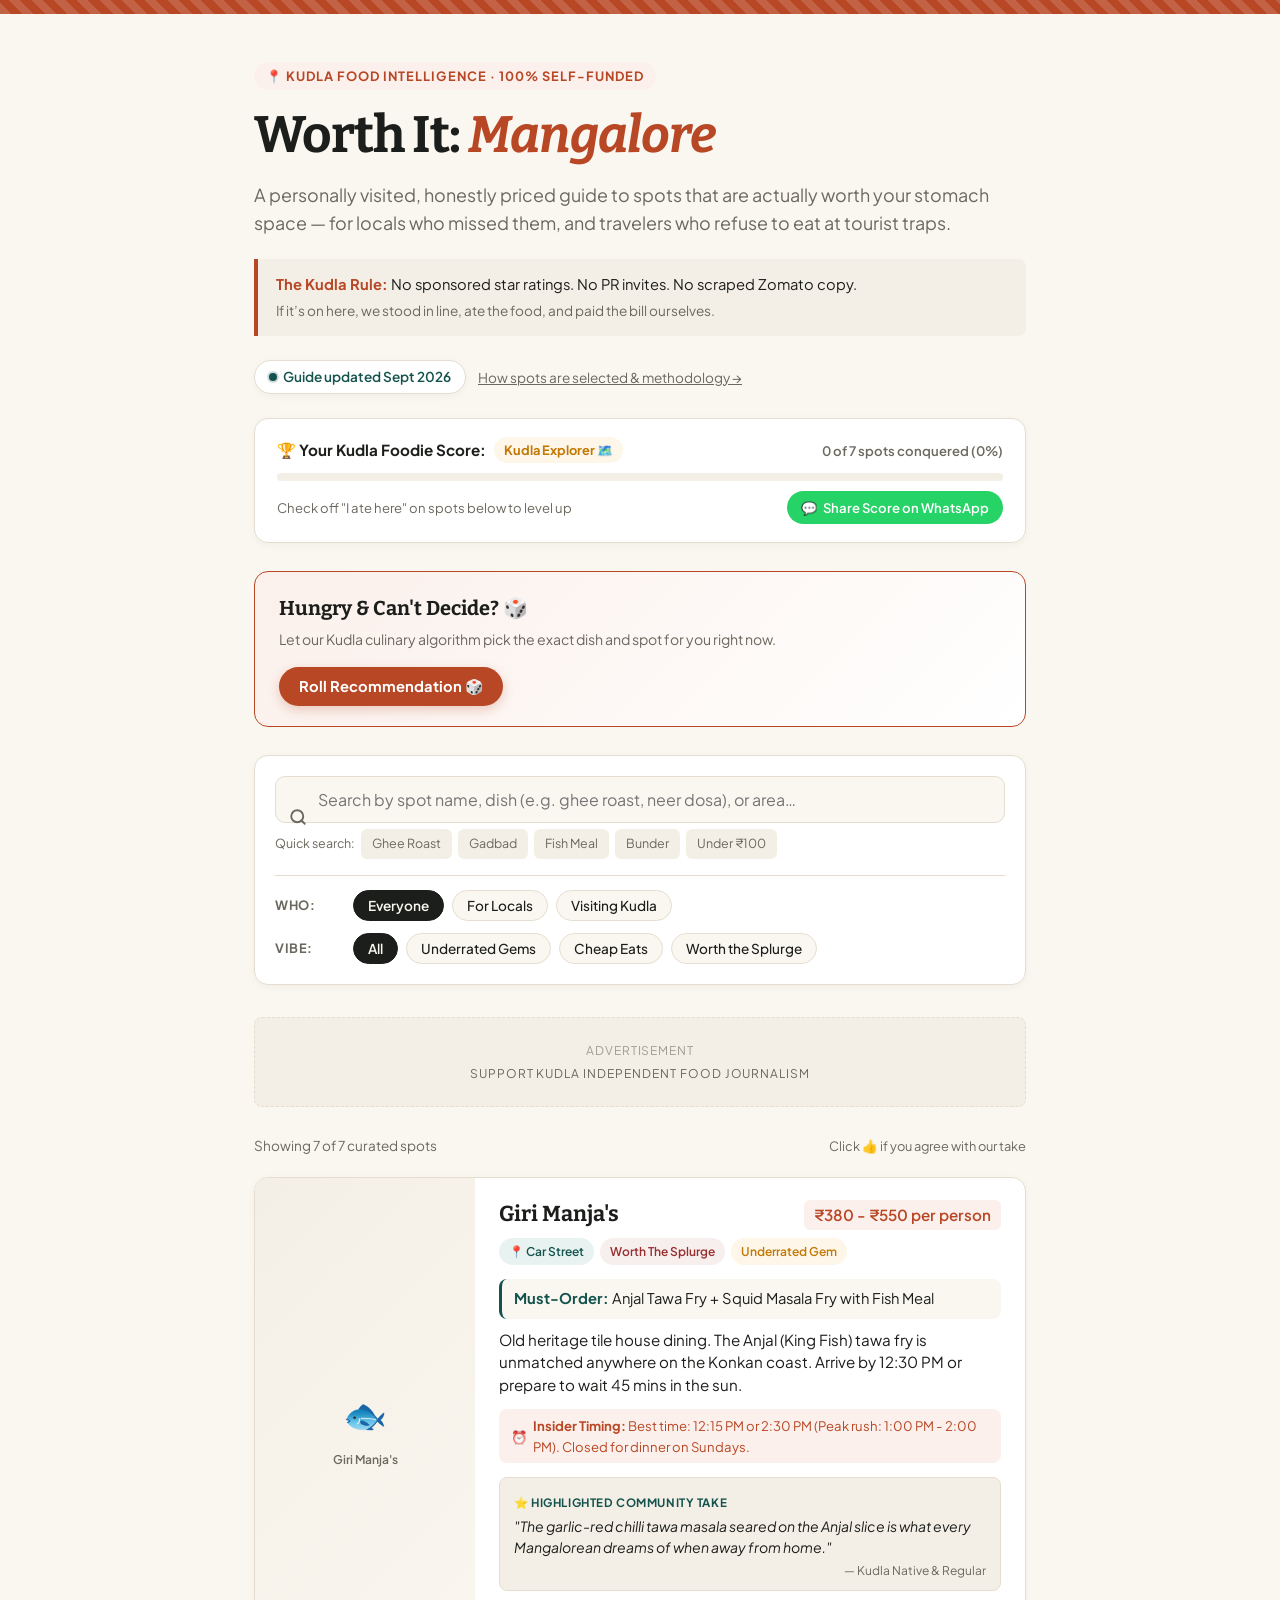
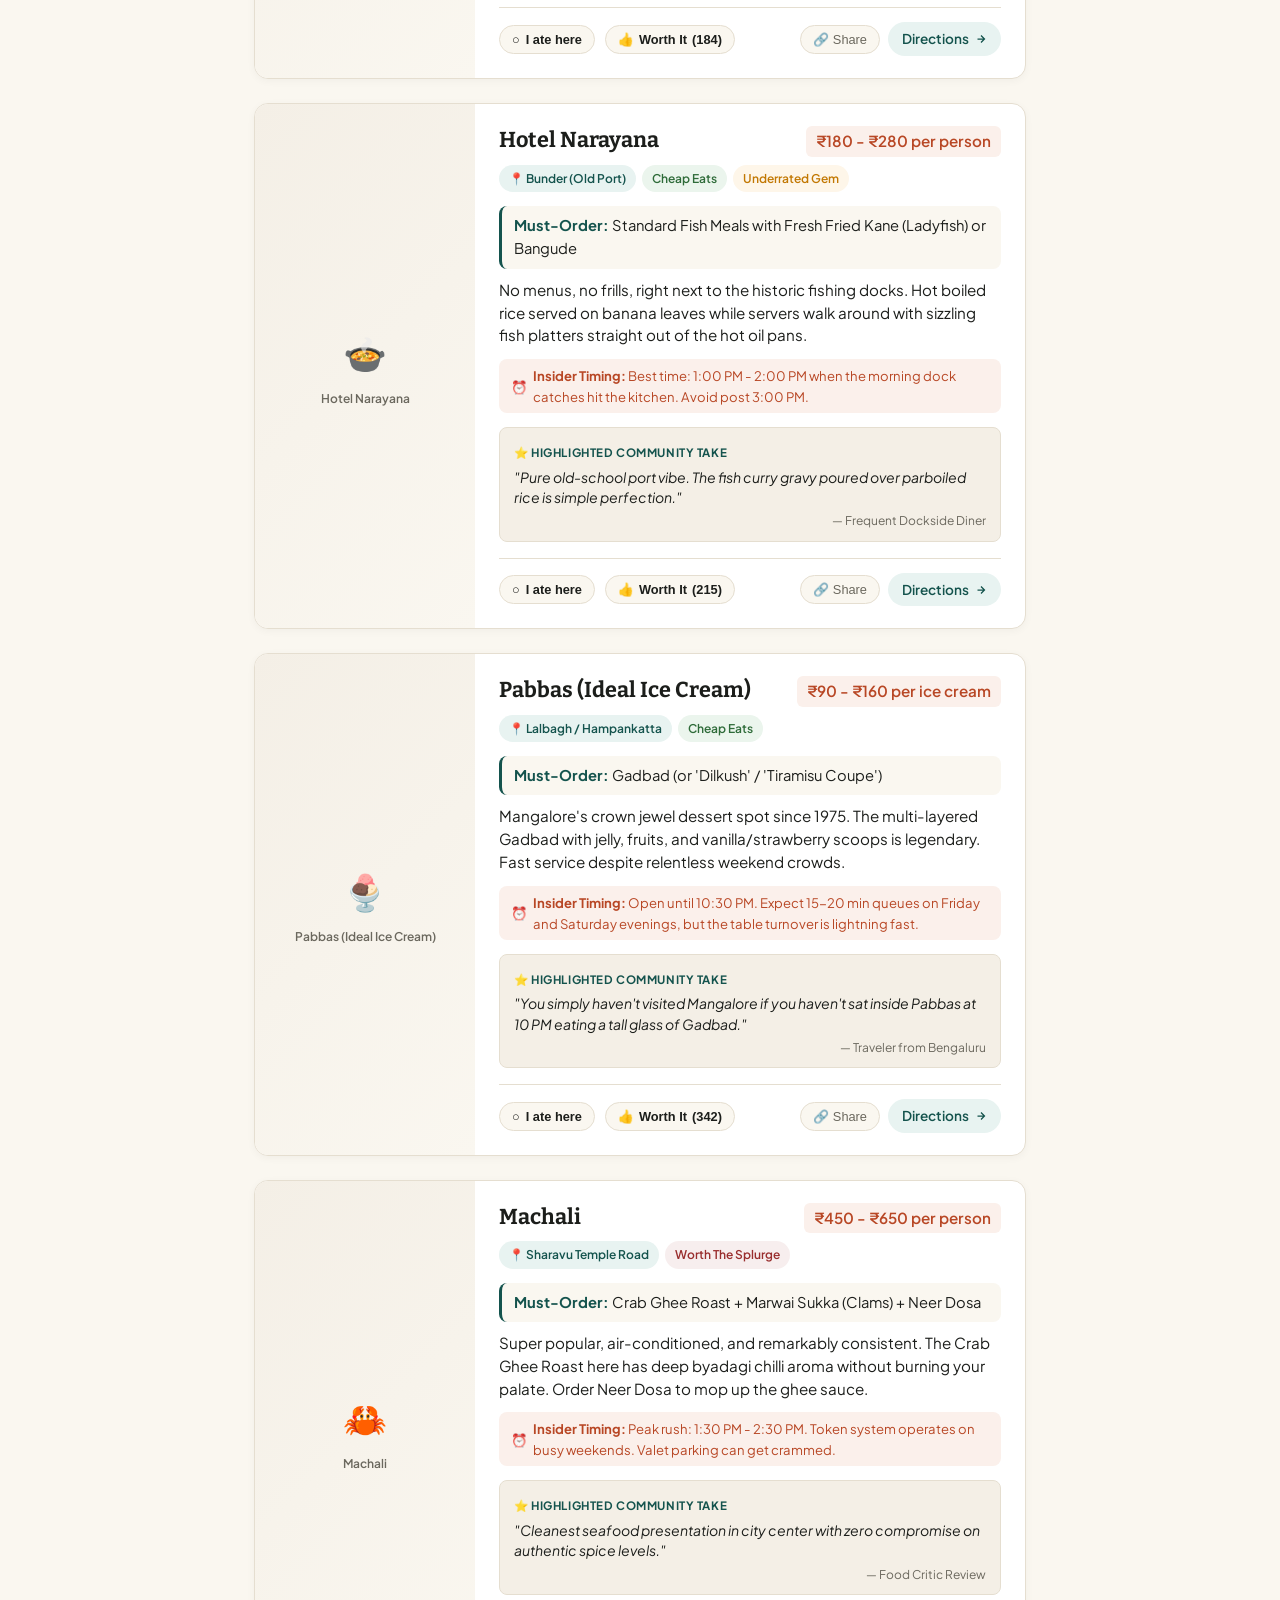
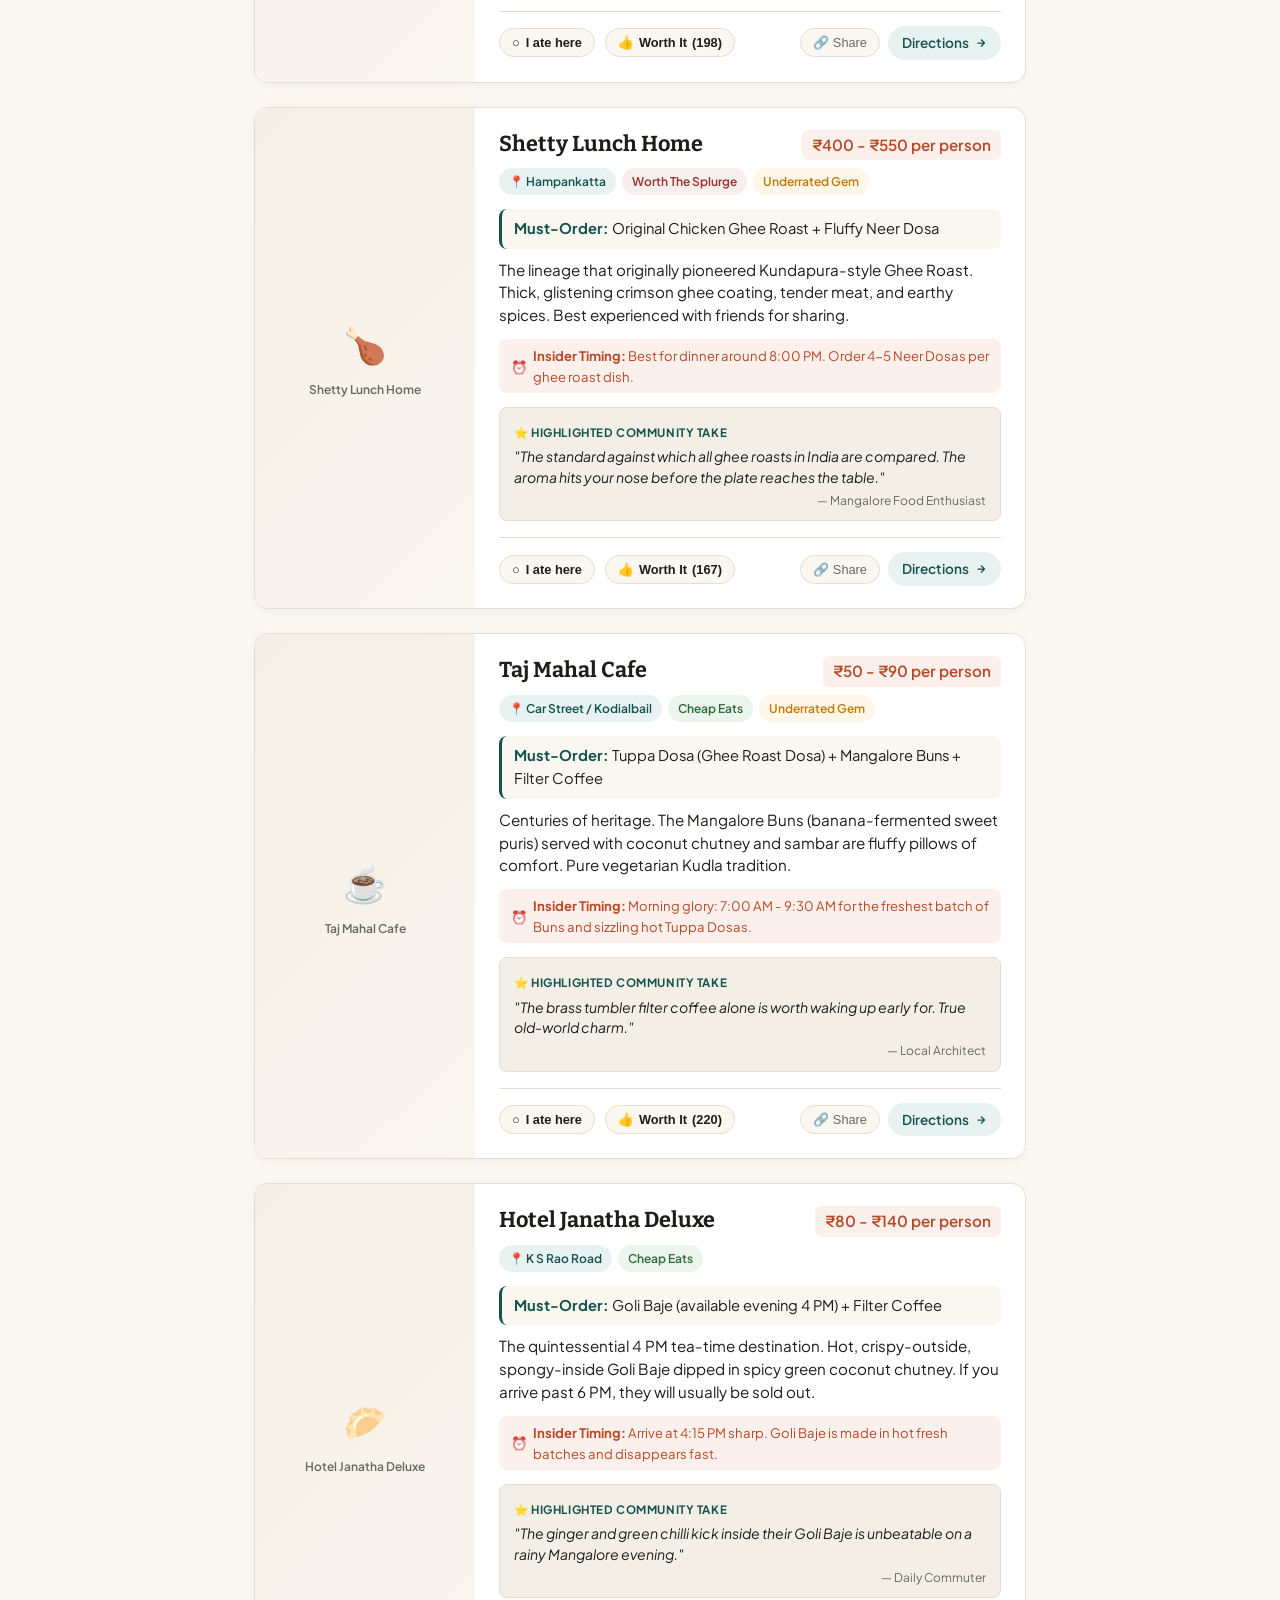
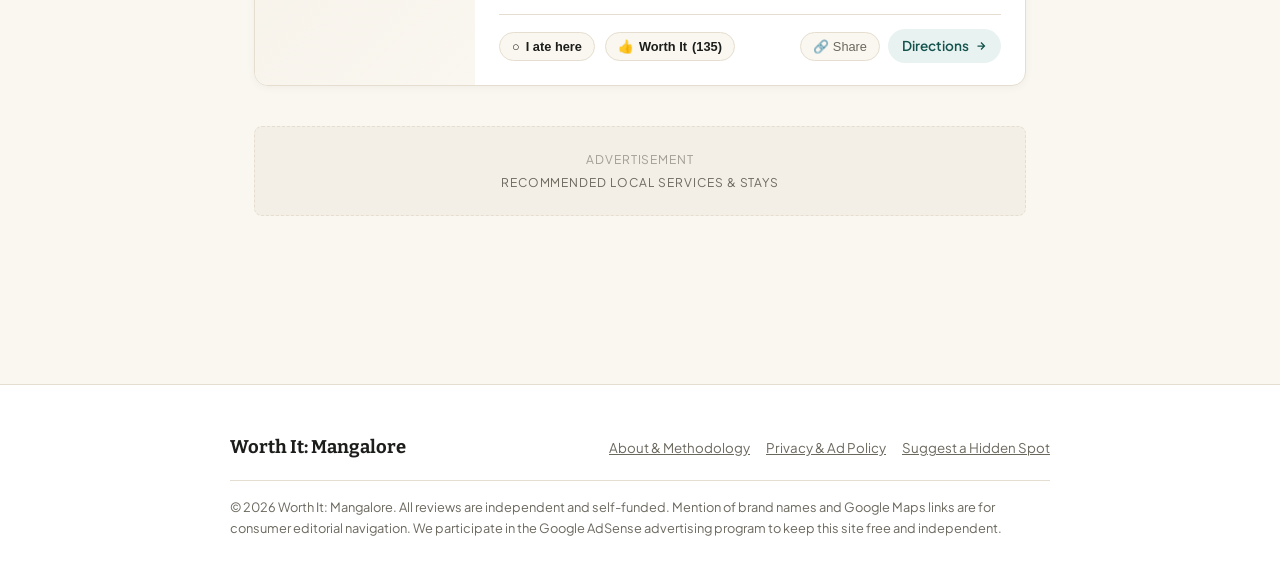
==== commit 0d6d0cb0: "feat: complete mobile UI overhaul with thumb-friendly controls, floating dock, and swipeable filters" ====
--- a/index.html
+++ b/index.html
@@ -216,6 +216,22 @@
     </div>
   </div>
 
+  <!-- Floating Mobile Sticky Dock -->
+  <nav class="mobile-sticky-dock" aria-label="Quick Mobile Actions">
+    <button class="dock-btn" onclick="scrollToSearch()" aria-label="Search places">
+      <svg width="17" height="17" viewBox="0 0 24 24" fill="none" stroke="currentColor" stroke-width="2.5"><circle cx="11" cy="11" r="8"></circle><line x1="21" y1="21" x2="16.65" y2="16.65"></line></svg>
+      <span>Search</span>
+    </button>
+    <button class="dock-btn dock-btn-accent" onclick="pickRandomSpot()" aria-label="Random recommendation">
+      <span>🎲</span>
+      <span>What to Eat?</span>
+    </button>
+    <button class="dock-btn" onclick="scrollToScore()" aria-label="Your foodie score">
+      <span>🏆</span>
+      <span id="dock-score-pill">0/7</span>
+    </button>
+  </nav>
+
   <!-- Application Scripts -->
   <script src="assets/js/schema.js"></script>
   <script src="assets/js/app.js"></script>
--- a/assets/css/style.css
+++ b/assets/css/style.css
@@ -44,13 +44,14 @@
 }
 
 * { box-sizing: border-box; margin: 0; padding: 0; }
-html { scroll-behavior: smooth; }
+html { scroll-behavior: smooth; -webkit-tap-highlight-color: transparent; }
 body {
   background: var(--bg);
   color: var(--ink);
   font-family: 'Plus Jakarta Sans', -apple-system, BlinkMacSystemFont, sans-serif;
   line-height: 1.6;
   -webkit-font-smoothing: antialiased;
+  padding-bottom: env(safe-area-inset-bottom, 0px);
 }
 
 /* Basel Mission Mangalore Terracotta Tile Decorative Band */
@@ -230,9 +231,9 @@
   background: #25D366;
   color: #FFFFFF;
   text-decoration: none;
-  padding: 4px 12px;
-  border-radius: 100px;
-  font-size: 0.8rem;
+  padding: 6px 14px;
+  border-radius: 100px;
+  font-size: 0.82rem;
   font-weight: 600;
   cursor: pointer;
   border: none;
@@ -343,10 +344,11 @@
 }
 .search-hint-tag {
   background: var(--card-subtle);
-  padding: 2px 8px;
+  padding: 4px 10px;
   border-radius: 6px;
   cursor: pointer;
   border: 1px solid transparent;
+  user-select: none;
 }
 .search-hint-tag:hover {
   border-color: var(--line);
@@ -376,6 +378,12 @@
   letter-spacing: 0.04em;
 }
 
+.filter-group {
+  display: flex;
+  gap: 8px;
+  flex-wrap: wrap;
+}
+
 button.pill {
   font-family: inherit;
   font-size: 0.85rem;
@@ -387,6 +395,7 @@
   color: var(--ink);
   cursor: pointer;
   transition: all 0.15s ease;
+  user-select: none;
 }
 button.pill:hover {
   border-color: var(--muted);
@@ -443,7 +452,7 @@
   transition: transform 0.2s ease, box-shadow 0.2s ease, border-color 0.2s ease;
   display: flex;
   flex-direction: column;
-  scroll-margin-top: 30px;
+  scroll-margin-top: 40px;
 }
 li.entry-card:hover {
   box-shadow: var(--shadow-md);
@@ -461,11 +470,6 @@
 .card-grid {
   display: grid;
   grid-template-columns: 220px 1fr;
-}
-@media (max-width: 680px) {
-  .card-grid {
-    grid-template-columns: 1fr;
-  }
 }
 
 .card-photo-wrap {
@@ -502,6 +506,11 @@
   margin-top: 8px;
   font-weight: 600;
   color: var(--muted);
+}
+
+/* Photo Badges (Visible on mobile photo overlay) */
+.photo-overlay-badges {
+  display: none;
 }
 
 .card-body {
@@ -666,12 +675,13 @@
   cursor: pointer;
   background: var(--bg);
   border: 1px solid var(--line);
-  padding: 4px 10px;
-  border-radius: 100px;
-  font-size: 0.78rem;
+  padding: 6px 12px;
+  border-radius: 100px;
+  font-size: 0.8rem;
   font-weight: 600;
   color: var(--ink);
   transition: all 0.2s ease;
+  user-select: none;
 }
 .eaten-check-btn.checked {
   background: var(--cheap-soft);
@@ -687,8 +697,8 @@
   background: var(--bg);
   border: 1px solid var(--line);
   border-radius: 100px;
-  padding: 4px 10px;
-  font-size: 0.78rem;
+  padding: 6px 12px;
+  font-size: 0.8rem;
   font-weight: 600;
   color: var(--ink);
   cursor: pointer;
@@ -715,14 +725,15 @@
 .share-spot-btn {
   background: var(--bg);
   border: 1px solid var(--line);
-  padding: 6px 10px;
+  padding: 6px 12px;
   border-radius: 100px;
   cursor: pointer;
   display: inline-flex;
   align-items: center;
   gap: 4px;
-  font-size: 0.78rem;
-  color: var(--muted);
+  font-size: 0.8rem;
+  color: var(--muted);
+  user-select: none;
 }
 .share-spot-btn:hover { color: var(--ink); border-color: var(--ink); }
 
@@ -734,10 +745,11 @@
   text-decoration: none;
   font-weight: 600;
   font-size: 0.85rem;
-  padding: 5px 12px;
+  padding: 6px 14px;
   border-radius: 100px;
   background: var(--sea-soft);
   transition: all 0.15s ease;
+  user-select: none;
 }
 .maps-btn:hover {
   background: var(--sea);
@@ -797,8 +809,8 @@
   background: var(--bg);
   border: 1px solid var(--line);
   border-radius: 50%;
-  width: 32px;
-  height: 32px;
+  width: 34px;
+  height: 34px;
   display: flex;
   align-items: center;
   justify-content: center;
@@ -871,3 +883,295 @@
   border-top: 1px solid var(--line);
   padding-top: 16px;
 }
+
+/* =========================================================
+   STICKY MOBILE DOCK (APP-LIKE EXPERIENCE)
+   ========================================================= */
+.mobile-sticky-dock {
+  display: none;
+}
+
+/* =========================================================
+   MOBILE RESPONSIVE OVERHAUL (< 680px)
+   Tailored specifically for smartphone screens & thumb navigation
+   ========================================================= */
+@media (max-width: 680px) {
+  header.hero {
+    padding: 26px 16px 18px;
+  }
+  .hero-pretitle {
+    font-size: 0.74rem;
+    padding: 3px 10px;
+    margin-bottom: 12px;
+  }
+  h1 {
+    font-size: clamp(1.85rem, 8vw, 2.35rem);
+    line-height: 1.18;
+    margin-bottom: 12px;
+  }
+  .tagline {
+    font-size: 0.95rem;
+    line-height: 1.5;
+    margin-bottom: 16px;
+  }
+  .rules-card {
+    padding: 12px 14px;
+    font-size: 0.85rem;
+    margin-bottom: 18px;
+  }
+  .header-meta-row {
+    margin-bottom: 18px;
+  }
+
+  /* Foodie Score Banner on Mobile */
+  .foodie-score-banner {
+    padding: 14px 16px;
+  }
+  .score-header-row {
+    flex-direction: column;
+    align-items: flex-start;
+    gap: 6px;
+  }
+  .score-footer-row {
+    flex-direction: column;
+    align-items: stretch;
+    gap: 10px;
+  }
+  .whatsapp-share-btn {
+    justify-content: center;
+    padding: 10px 16px;
+    font-size: 0.86rem;
+    border-radius: var(--radius-sm);
+  }
+
+  /* Matchmaker Card */
+  .matchmaker-card {
+    padding: 16px;
+    flex-direction: column;
+    align-items: stretch;
+    text-align: center;
+    gap: 14px;
+  }
+  .dice-btn {
+    justify-content: center;
+    width: 100%;
+    padding: 12px 18px;
+    font-size: 0.95rem;
+  }
+
+  /* Main Container */
+  main {
+    padding: 0 14px 110px; /* Generous clearance for floating mobile dock */
+  }
+
+  /* Controls Panel */
+  .controls-panel {
+    padding: 14px;
+    margin-bottom: 22px;
+    border-radius: var(--radius-sm);
+  }
+  input#search {
+    font-size: 16px !important; /* CRITICAL: Prevents iOS auto-zoom */
+    padding: 11px 14px 11px 38px;
+  }
+  .search-hints {
+    overflow-x: auto;
+    flex-wrap: nowrap;
+    -webkit-overflow-scrolling: touch;
+    scrollbar-width: none;
+    padding-bottom: 4px;
+  }
+  .search-hints::-webkit-scrollbar { display: none; }
+  .search-hint-tag {
+    flex-shrink: 0;
+  }
+
+  /* Swipeable Filter Pills on Mobile (App-like) */
+  .filter-section {
+    gap: 10px;
+    margin-top: 10px;
+    padding-top: 10px;
+  }
+  .filter-row {
+    flex-wrap: nowrap;
+    overflow-x: auto;
+    -webkit-overflow-scrolling: touch;
+    scrollbar-width: none;
+    padding-bottom: 4px;
+  }
+  .filter-row::-webkit-scrollbar { display: none; }
+  .filter-label {
+    min-width: 50px;
+    font-size: 0.74rem;
+    flex-shrink: 0;
+  }
+  .filter-group {
+    flex-wrap: nowrap;
+    flex-shrink: 0;
+  }
+  button.pill {
+    white-space: nowrap;
+    font-size: 0.82rem;
+    padding: 7px 13px;
+    flex-shrink: 0;
+  }
+
+  /* Card Grid Overhaul on Mobile */
+  ul.list {
+    gap: 18px;
+  }
+  li.entry-card {
+    border-radius: var(--radius-md);
+  }
+  .card-grid {
+    grid-template-columns: 1fr;
+  }
+  .card-photo-wrap {
+    height: 190px;
+    min-height: 190px;
+    position: relative;
+  }
+  .photo-overlay-badges {
+    position: absolute;
+    inset: 0;
+    pointer-events: none;
+    display: flex;
+    justify-content: space-between;
+    align-items: flex-start;
+    padding: 12px;
+    background: linear-gradient(180deg, rgba(0,0,0,0.55) 0%, rgba(0,0,0,0) 45%, rgba(0,0,0,0.3) 100%);
+  }
+  .photo-badge-area {
+    background: rgba(20, 83, 77, 0.92) !important;
+    color: #FFFFFF !important;
+    backdrop-filter: blur(6px);
+    font-weight: 700;
+    font-size: 0.74rem;
+    box-shadow: 0 2px 6px rgba(0,0,0,0.2);
+  }
+  .photo-badge-price {
+    background: rgba(184, 71, 37, 0.95);
+    color: #FFFFFF;
+    font-weight: 700;
+    font-size: 0.8rem;
+    padding: 4px 10px;
+    border-radius: 6px;
+    backdrop-filter: blur(6px);
+    box-shadow: 0 2px 6px rgba(0,0,0,0.2);
+  }
+
+  .card-body {
+    padding: 16px;
+  }
+  .card-header-row {
+    margin-bottom: 4px;
+  }
+  .card-header-row .entry-price-tag {
+    display: none; /* Already highlighted on photo overlay */
+  }
+  .tag-row .badge.area {
+    display: none; /* Already highlighted on photo overlay */
+  }
+  .entry-title {
+    font-size: 1.25rem;
+  }
+  .order-box {
+    padding: 9px 12px;
+    font-size: 0.88rem;
+  }
+  .take-text {
+    font-size: 0.92rem;
+  }
+  .timing-tip {
+    font-size: 0.79rem;
+    padding: 8px 10px;
+  }
+
+  /* Card Footer on Mobile (Ergonomic Thumb Targets) */
+  .card-footer {
+    flex-direction: column;
+    align-items: stretch;
+    gap: 10px;
+    padding-top: 12px;
+  }
+  .footer-left {
+    display: grid;
+    grid-template-columns: 1fr 1fr;
+    gap: 8px;
+    width: 100%;
+  }
+  .eaten-check-btn, .rate-btn {
+    justify-content: center;
+    padding: 9px 8px;
+    font-size: 0.82rem;
+    min-height: 42px;
+  }
+  .footer-right-actions {
+    display: grid;
+    grid-template-columns: auto 1fr;
+    gap: 8px;
+    width: 100%;
+  }
+  .share-spot-btn {
+    min-height: 44px;
+    padding: 0 16px;
+    justify-content: center;
+  }
+  .maps-btn {
+    min-height: 44px;
+    justify-content: center;
+    font-size: 0.9rem;
+  }
+
+  /* Bottom Sheet Modals on Mobile */
+  .modal-overlay {
+    align-items: flex-end;
+    padding: 0;
+  }
+  .modal-box {
+    border-radius: 20px 20px 0 0;
+    max-height: 84vh;
+    padding: 24px 20px 36px;
+  }
+
+  /* Sticky Bottom Floating Dock */
+  .mobile-sticky-dock {
+    position: fixed;
+    bottom: 16px;
+    left: 14px;
+    right: 14px;
+    background: rgba(28, 30, 27, 0.94);
+    backdrop-filter: blur(14px);
+    -webkit-backdrop-filter: blur(14px);
+    border: 1px solid rgba(255, 255, 255, 0.16);
+    border-radius: 100px;
+    padding: 6px 10px;
+    display: flex;
+    justify-content: space-between;
+    align-items: center;
+    z-index: 999;
+    box-shadow: 0 8px 24px rgba(0, 0, 0, 0.4);
+  }
+  .dock-btn {
+    background: transparent;
+    border: none;
+    color: #FAF7F0;
+    font-family: inherit;
+    font-size: 0.78rem;
+    font-weight: 600;
+    display: flex;
+    align-items: center;
+    gap: 6px;
+    padding: 8px 12px;
+    border-radius: 100px;
+    cursor: pointer;
+  }
+  .dock-btn:active {
+    transform: scale(0.95);
+  }
+  .dock-btn-accent {
+    background: var(--terracotta);
+    color: #FFFFFF;
+    box-shadow: 0 2px 10px rgba(184, 71, 37, 0.45);
+  }
+}
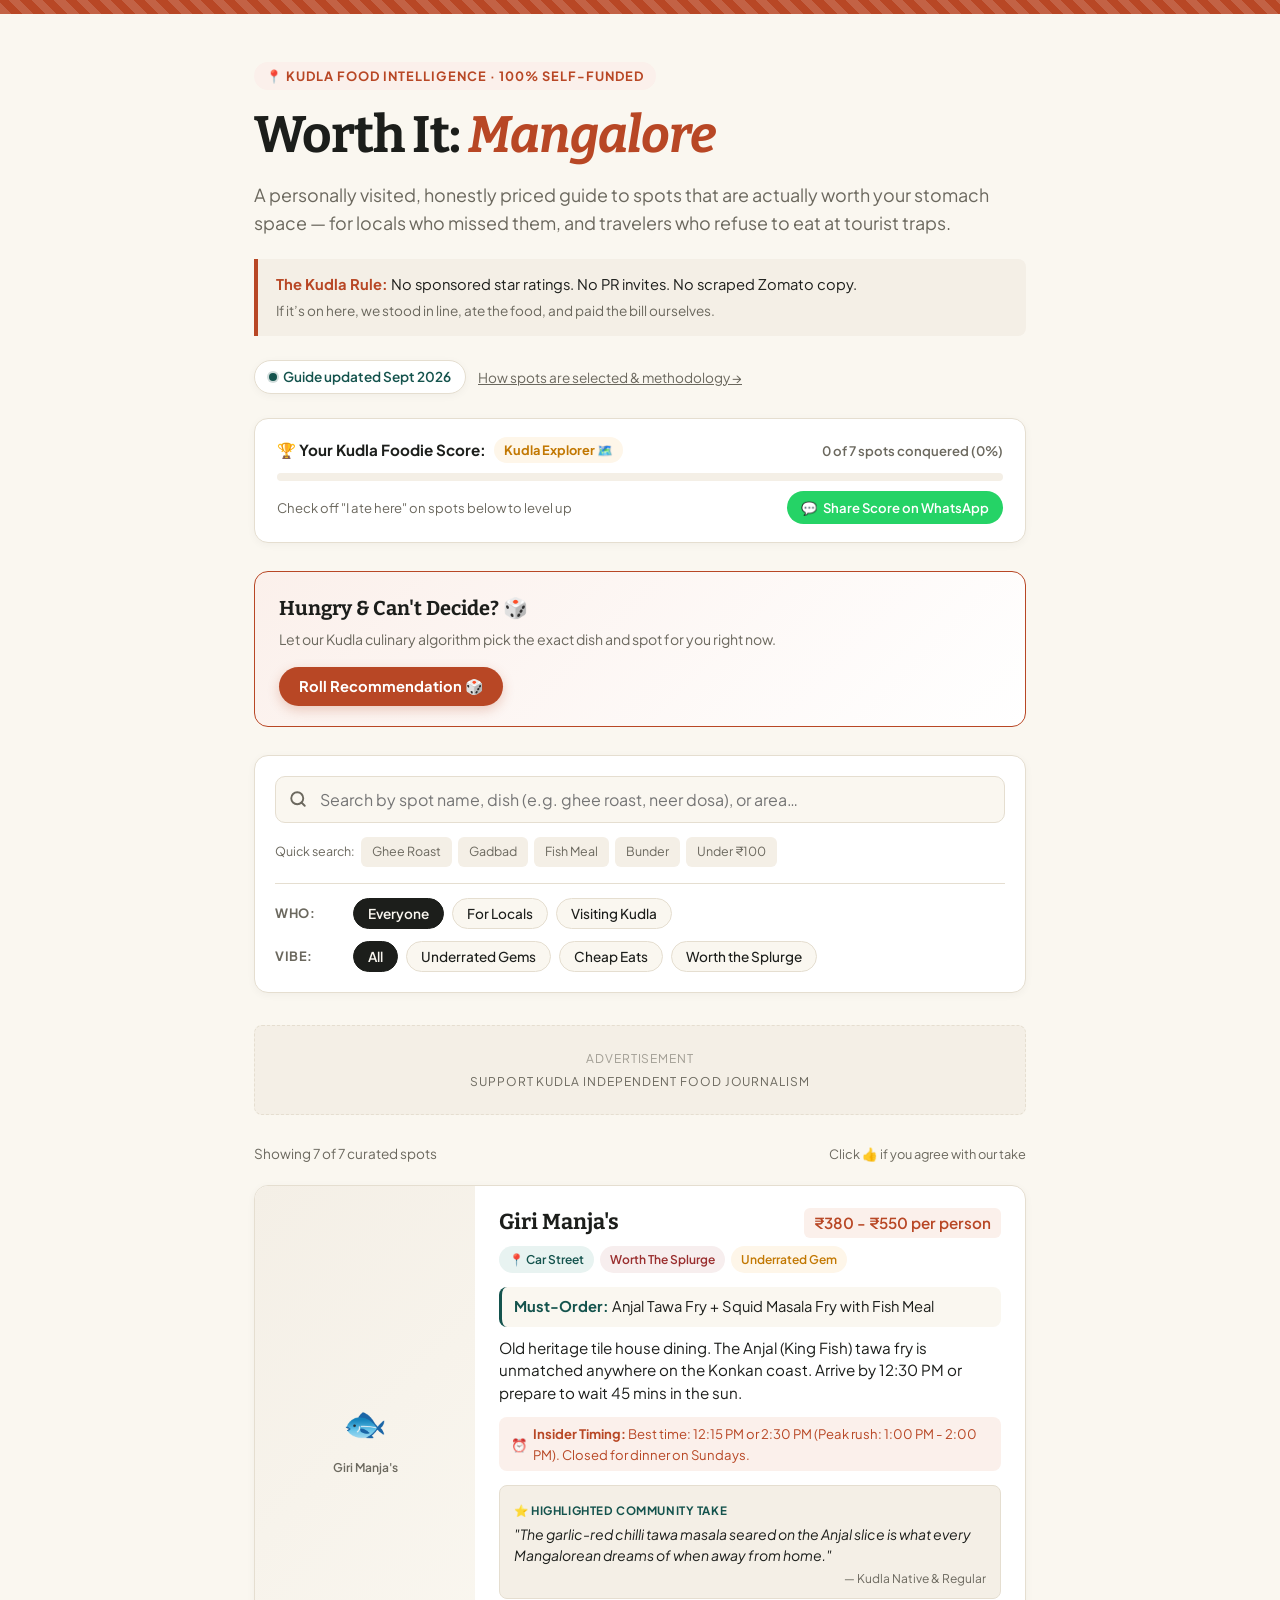
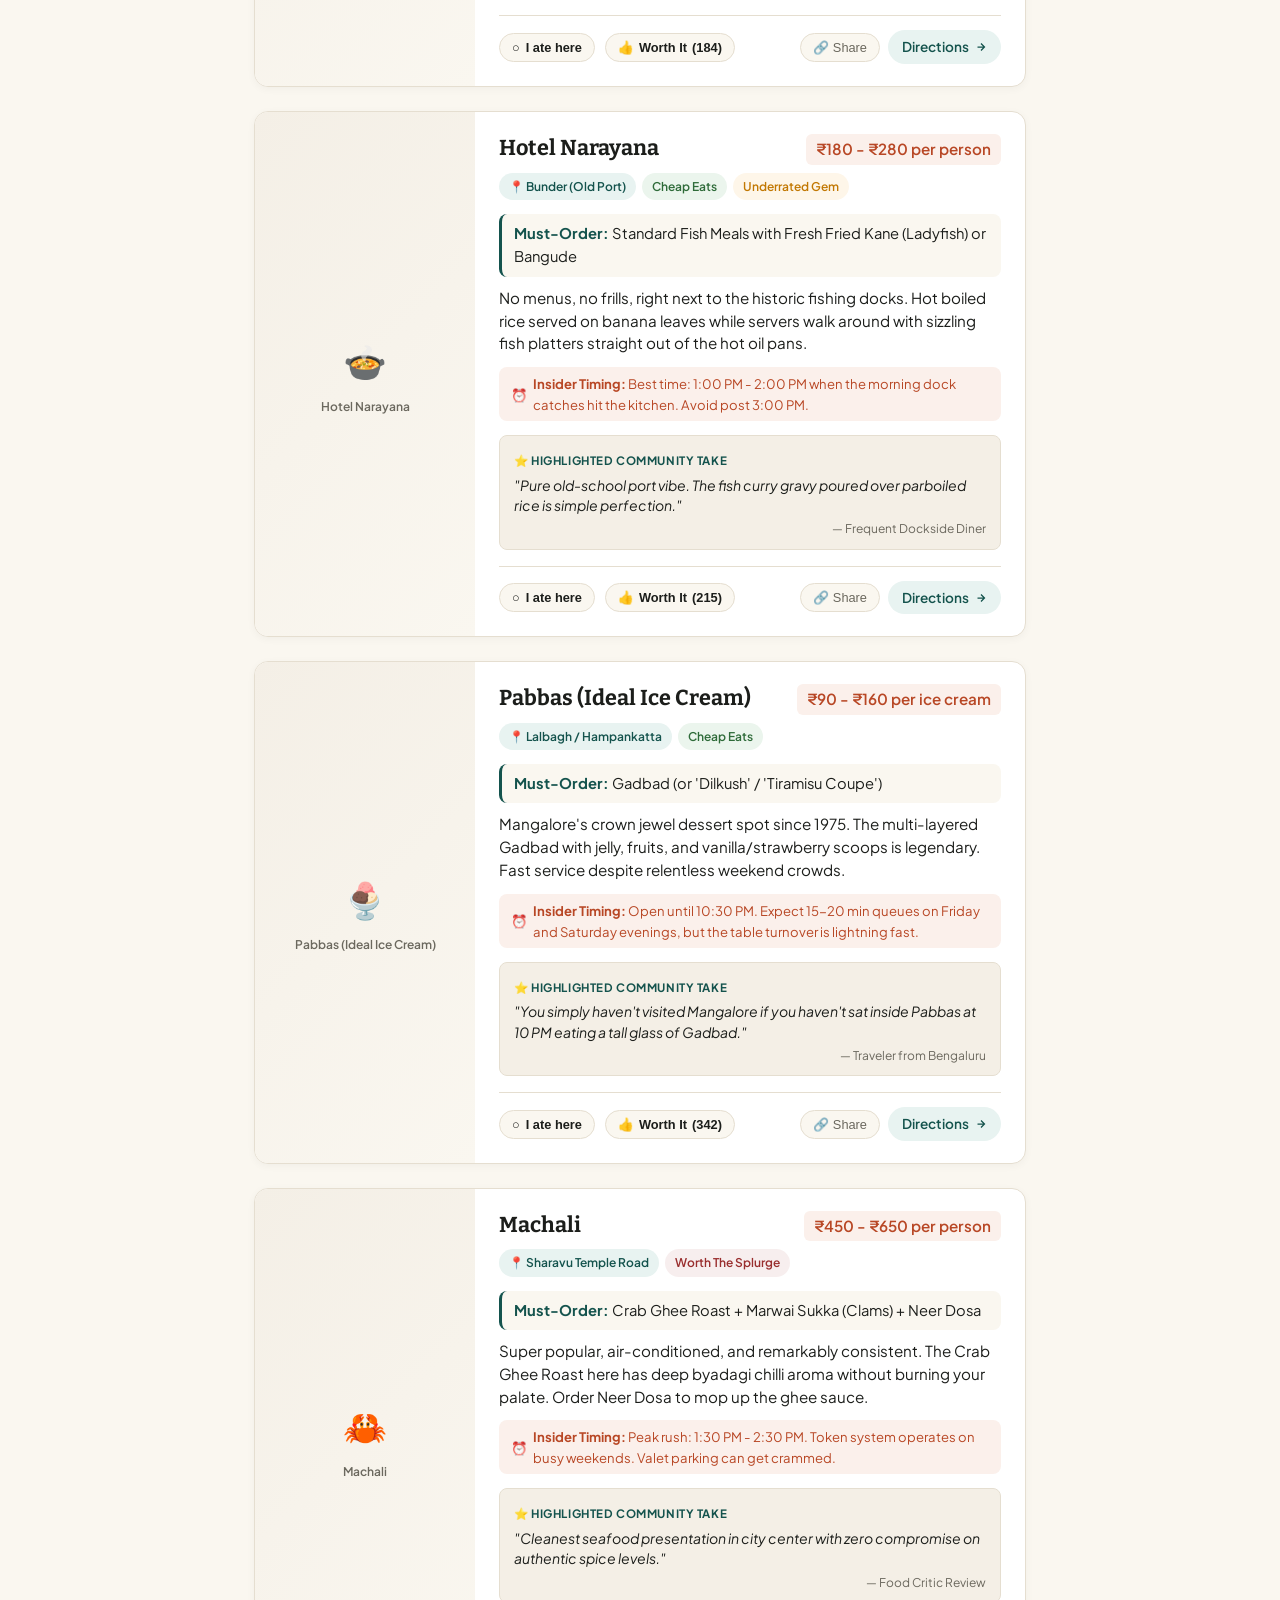
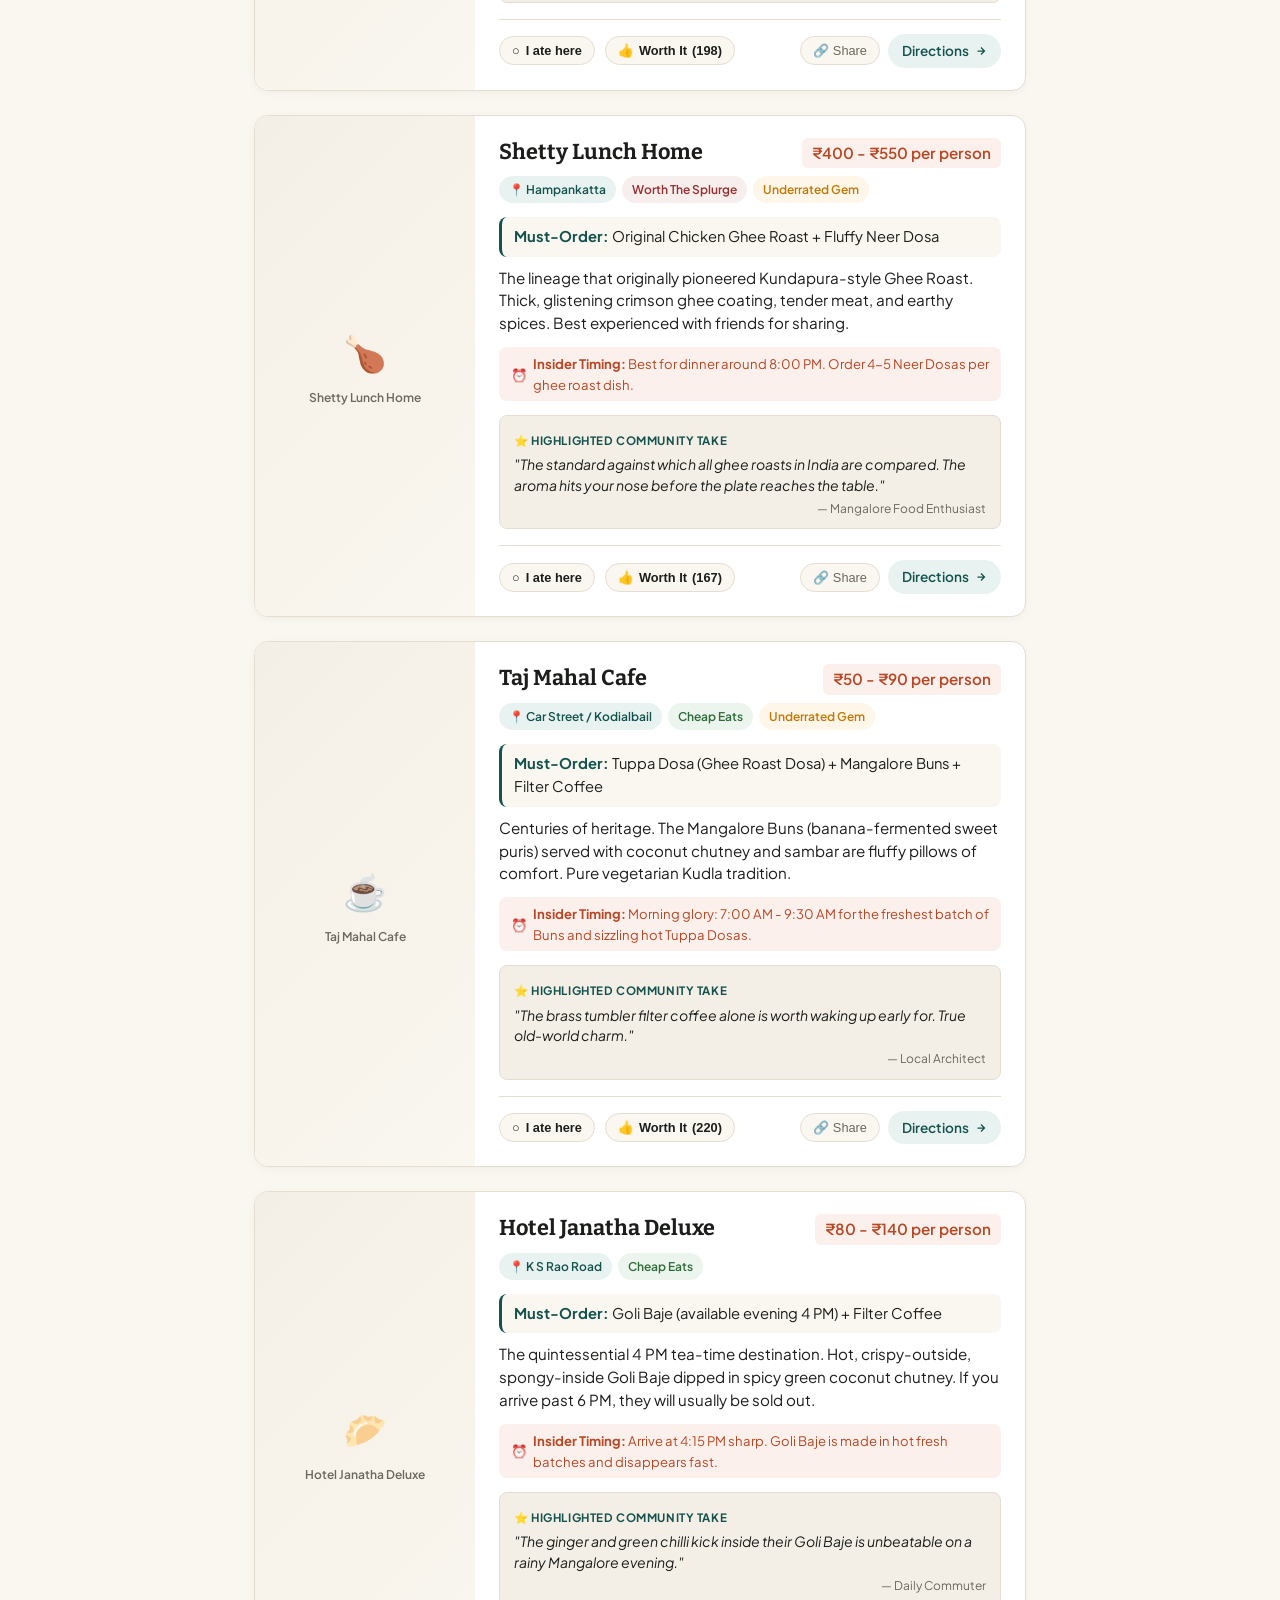
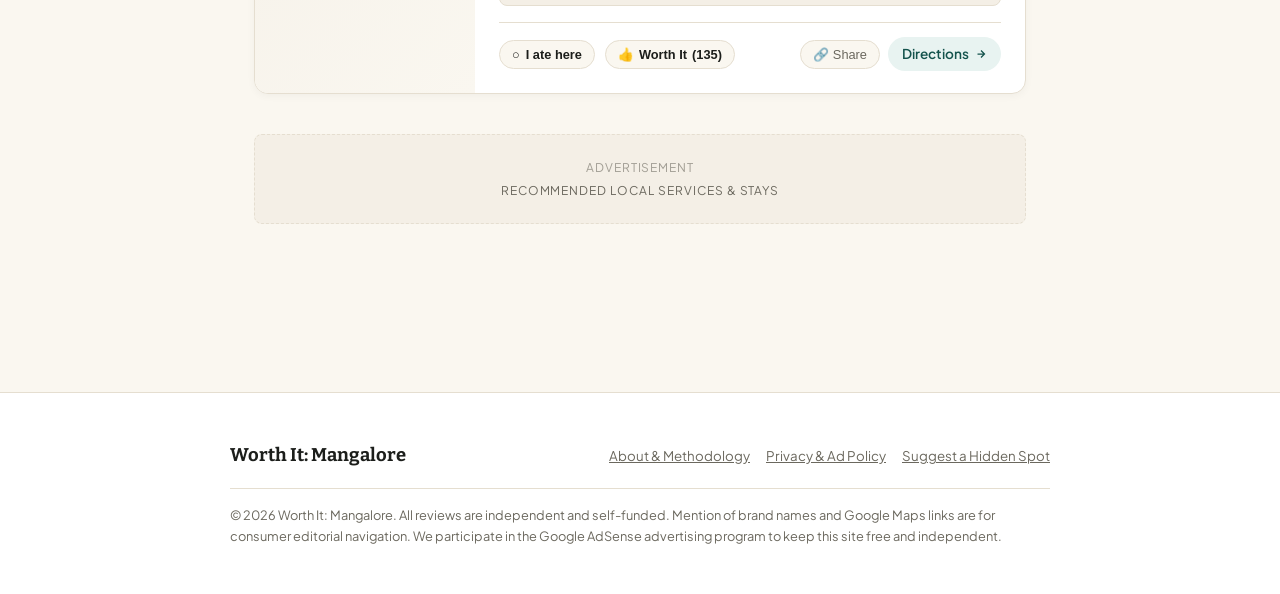
==== commit 95fc9c8a: "fix: perfectly center search icon inside input box on mobile by wrapping in search-input-wrapper" ====
--- a/index.html
+++ b/index.html
@@ -90,11 +90,13 @@
     <!-- Controls: Search + Multi-Dimension Filters -->
     <div class="controls-panel">
       <div class="search-bar">
-        <svg class="search-icon" width="18" height="18" viewBox="0 0 24 24" fill="none" stroke="currentColor" stroke-width="2.5" stroke-linecap="round" stroke-linejoin="round">
-          <circle cx="11" cy="11" r="8"></circle>
-          <line x1="21" y1="21" x2="16.65" y2="16.65"></line>
-        </svg>
-        <input type="text" id="search" placeholder="Search by spot name, dish (e.g. ghee roast, neer dosa), or area…" autocomplete="off">
+        <div class="search-input-wrapper">
+          <svg class="search-icon" width="18" height="18" viewBox="0 0 24 24" fill="none" stroke="currentColor" stroke-width="2.5" stroke-linecap="round" stroke-linejoin="round">
+            <circle cx="11" cy="11" r="8"></circle>
+            <line x1="21" y1="21" x2="16.65" y2="16.65"></line>
+          </svg>
+          <input type="text" id="search" placeholder="Search by spot name, dish (e.g. ghee roast, neer dosa), or area…" autocomplete="off">
+        </div>
         <div class="search-hints">
           <span>Quick search:</span>
           <span class="search-hint-tag" onclick="quickSearch('ghee roast')">Ghee Roast</span>
--- a/assets/css/style.css
+++ b/assets/css/style.css
@@ -305,8 +305,16 @@
 }
 
 .search-bar {
+  margin-bottom: 16px;
+  display: flex;
+  flex-direction: column;
+  gap: 8px;
+}
+.search-input-wrapper {
   position: relative;
-  margin-bottom: 16px;
+  width: 100%;
+  display: flex;
+  align-items: center;
 }
 .search-icon {
   position: absolute;
@@ -315,17 +323,22 @@
   transform: translateY(-50%);
   color: var(--muted);
   pointer-events: none;
+  width: 18px;
+  height: 18px;
+  display: block;
 }
 input#search {
   width: 100%;
   font-family: inherit;
   font-size: 1rem;
-  padding: 12px 16px 12px 42px;
+  padding: 12px 16px 12px 44px;
   border-radius: 10px;
   border: 1px solid var(--line);
   background: var(--bg);
   color: var(--ink);
   transition: all 0.2s ease;
+  line-height: normal;
+  box-sizing: border-box;
 }
 input#search:focus {
   outline: none;
@@ -970,9 +983,23 @@
     margin-bottom: 22px;
     border-radius: var(--radius-sm);
   }
+  .search-input-wrapper {
+    position: relative;
+    width: 100%;
+    display: flex;
+    align-items: center;
+  }
+  .search-icon {
+    left: 14px;
+    top: 50%;
+    transform: translateY(-50%);
+    width: 18px;
+    height: 18px;
+  }
   input#search {
     font-size: 16px !important; /* CRITICAL: Prevents iOS auto-zoom */
-    padding: 11px 14px 11px 38px;
+    padding: 12px 14px 12px 42px !important;
+    height: 48px;
   }
   .search-hints {
     overflow-x: auto;
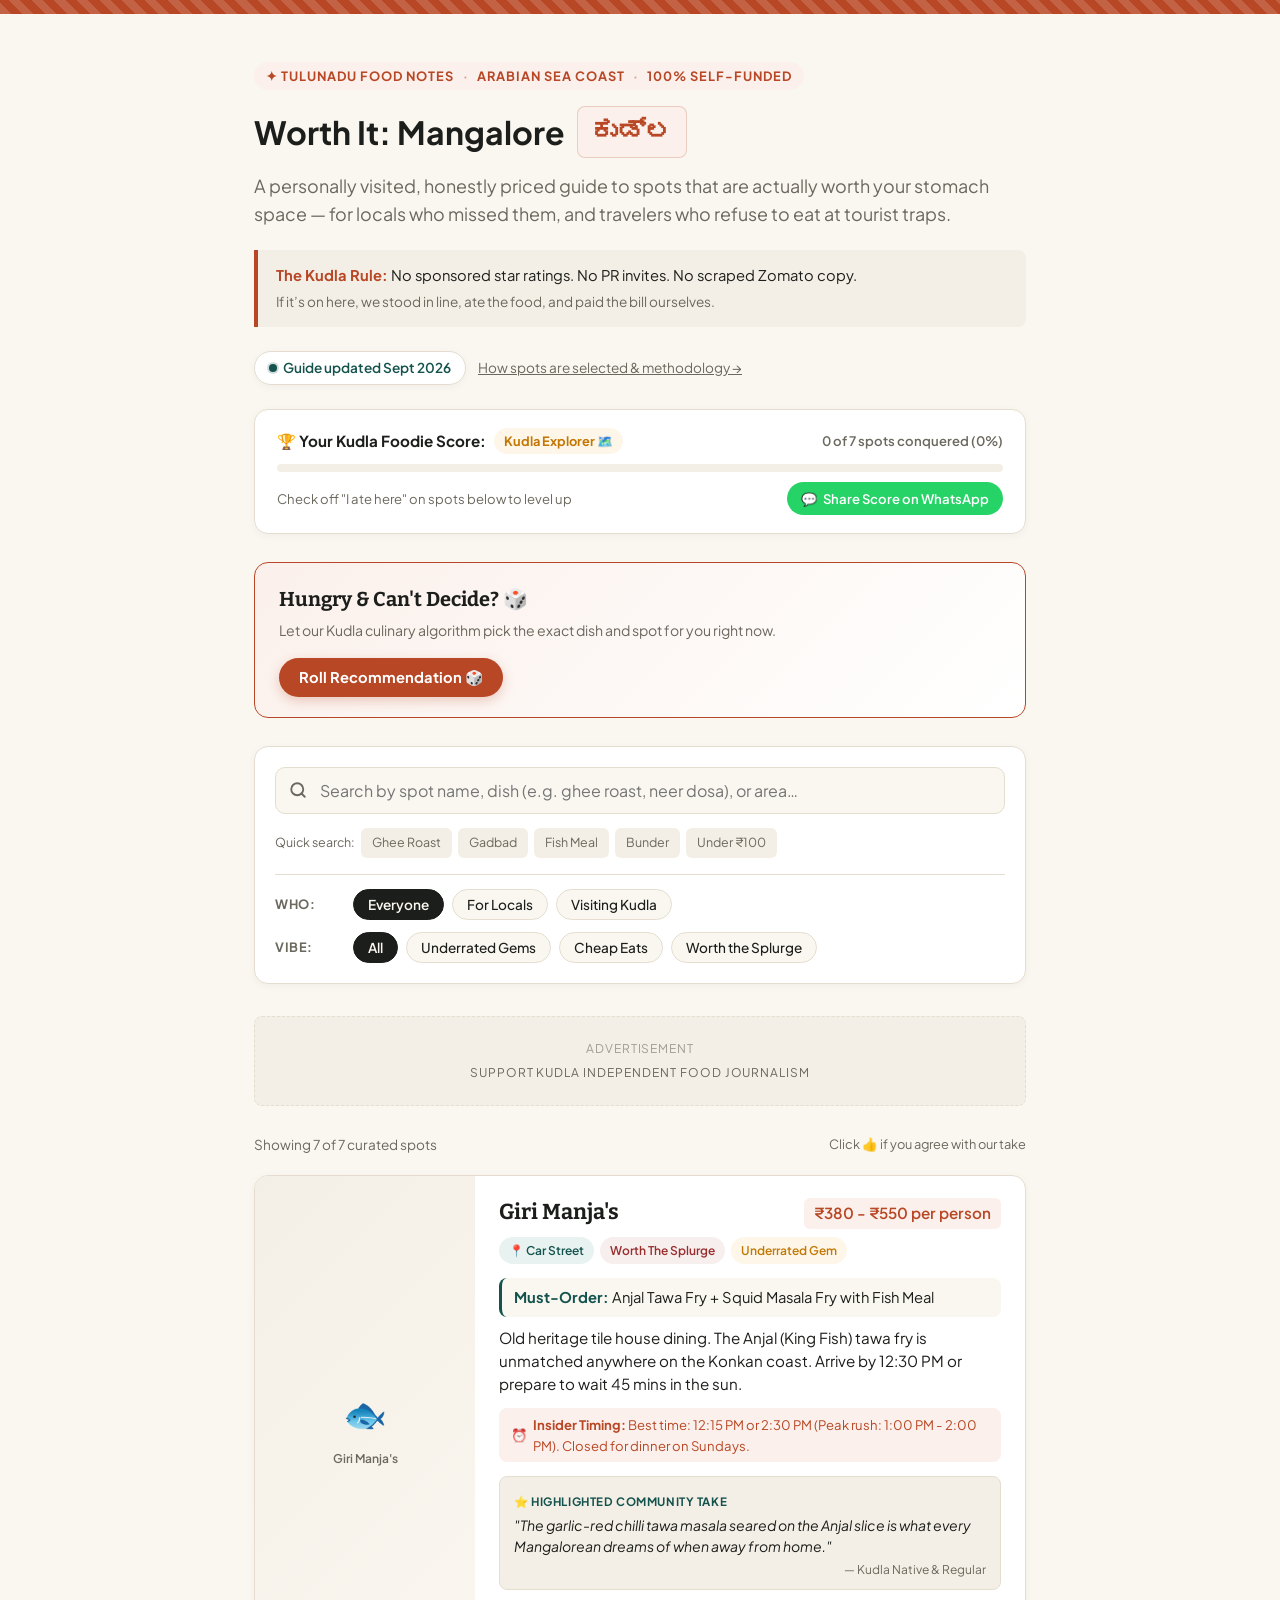
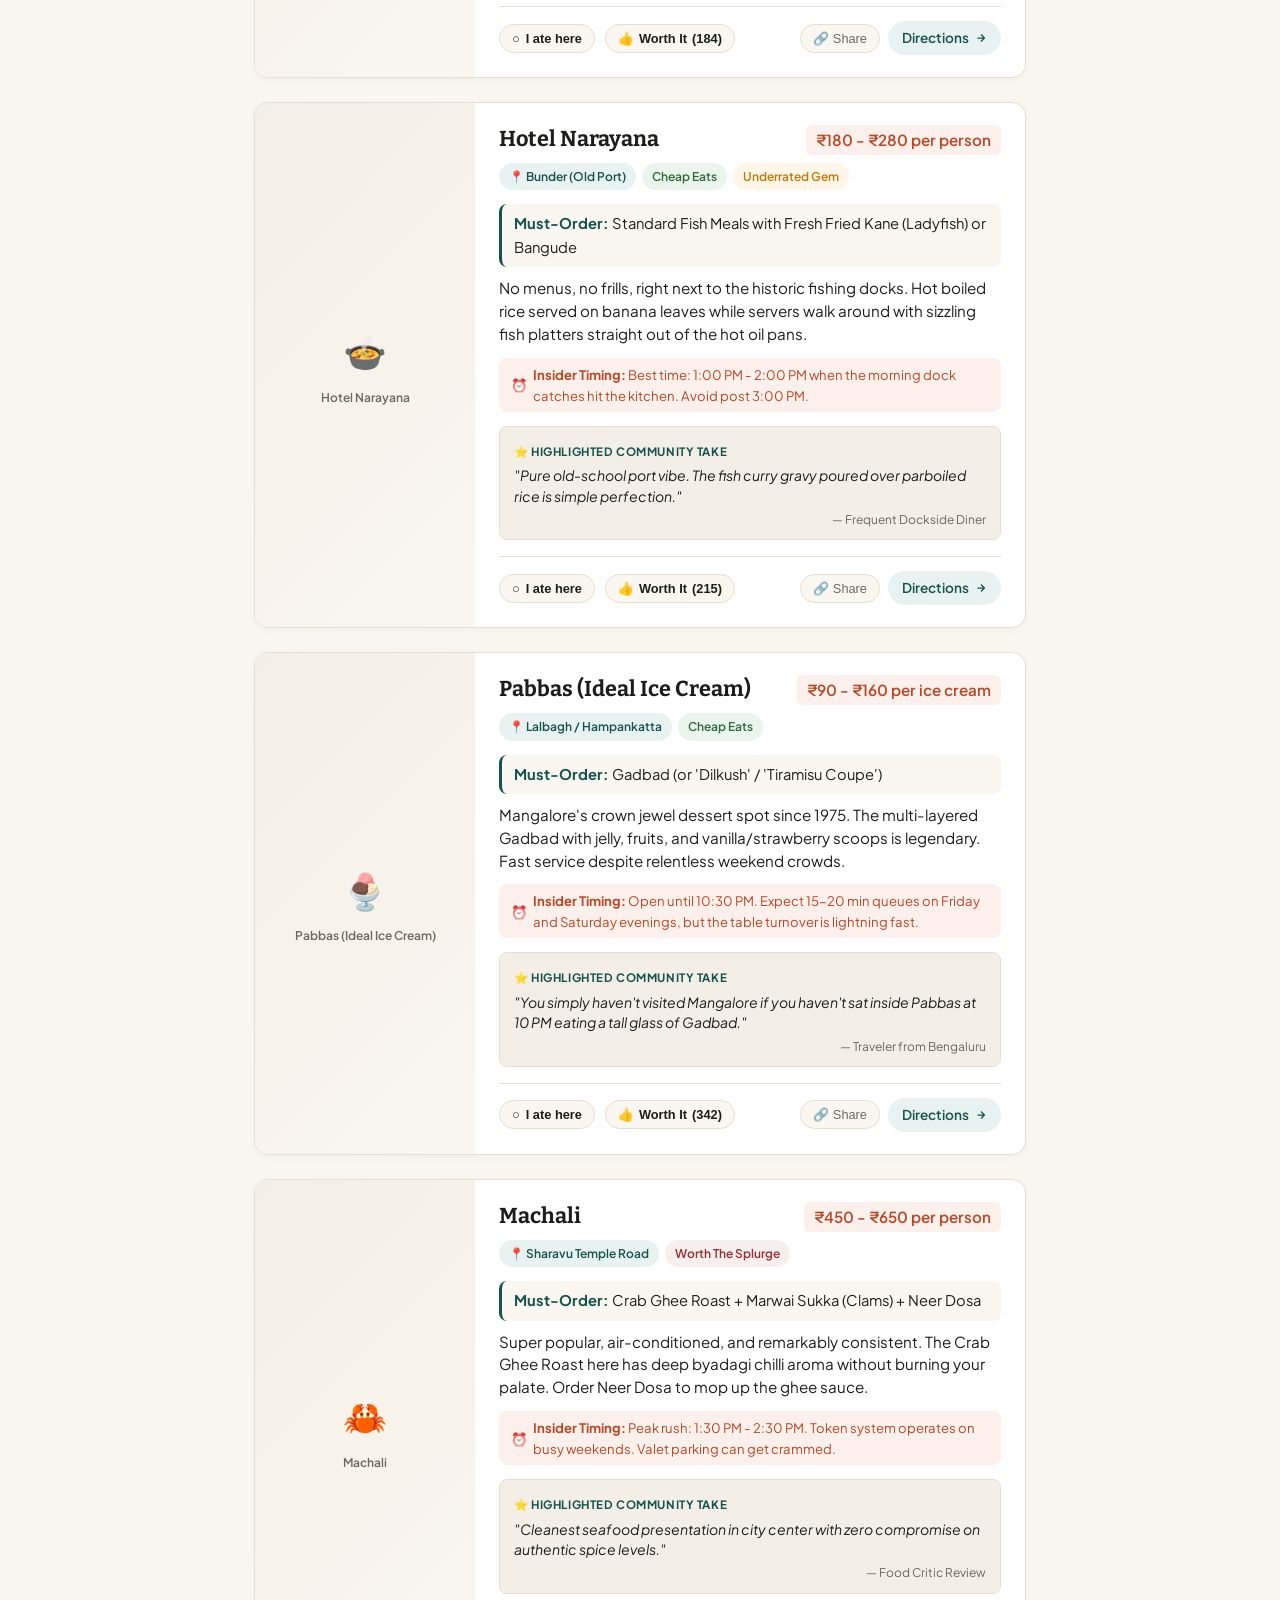
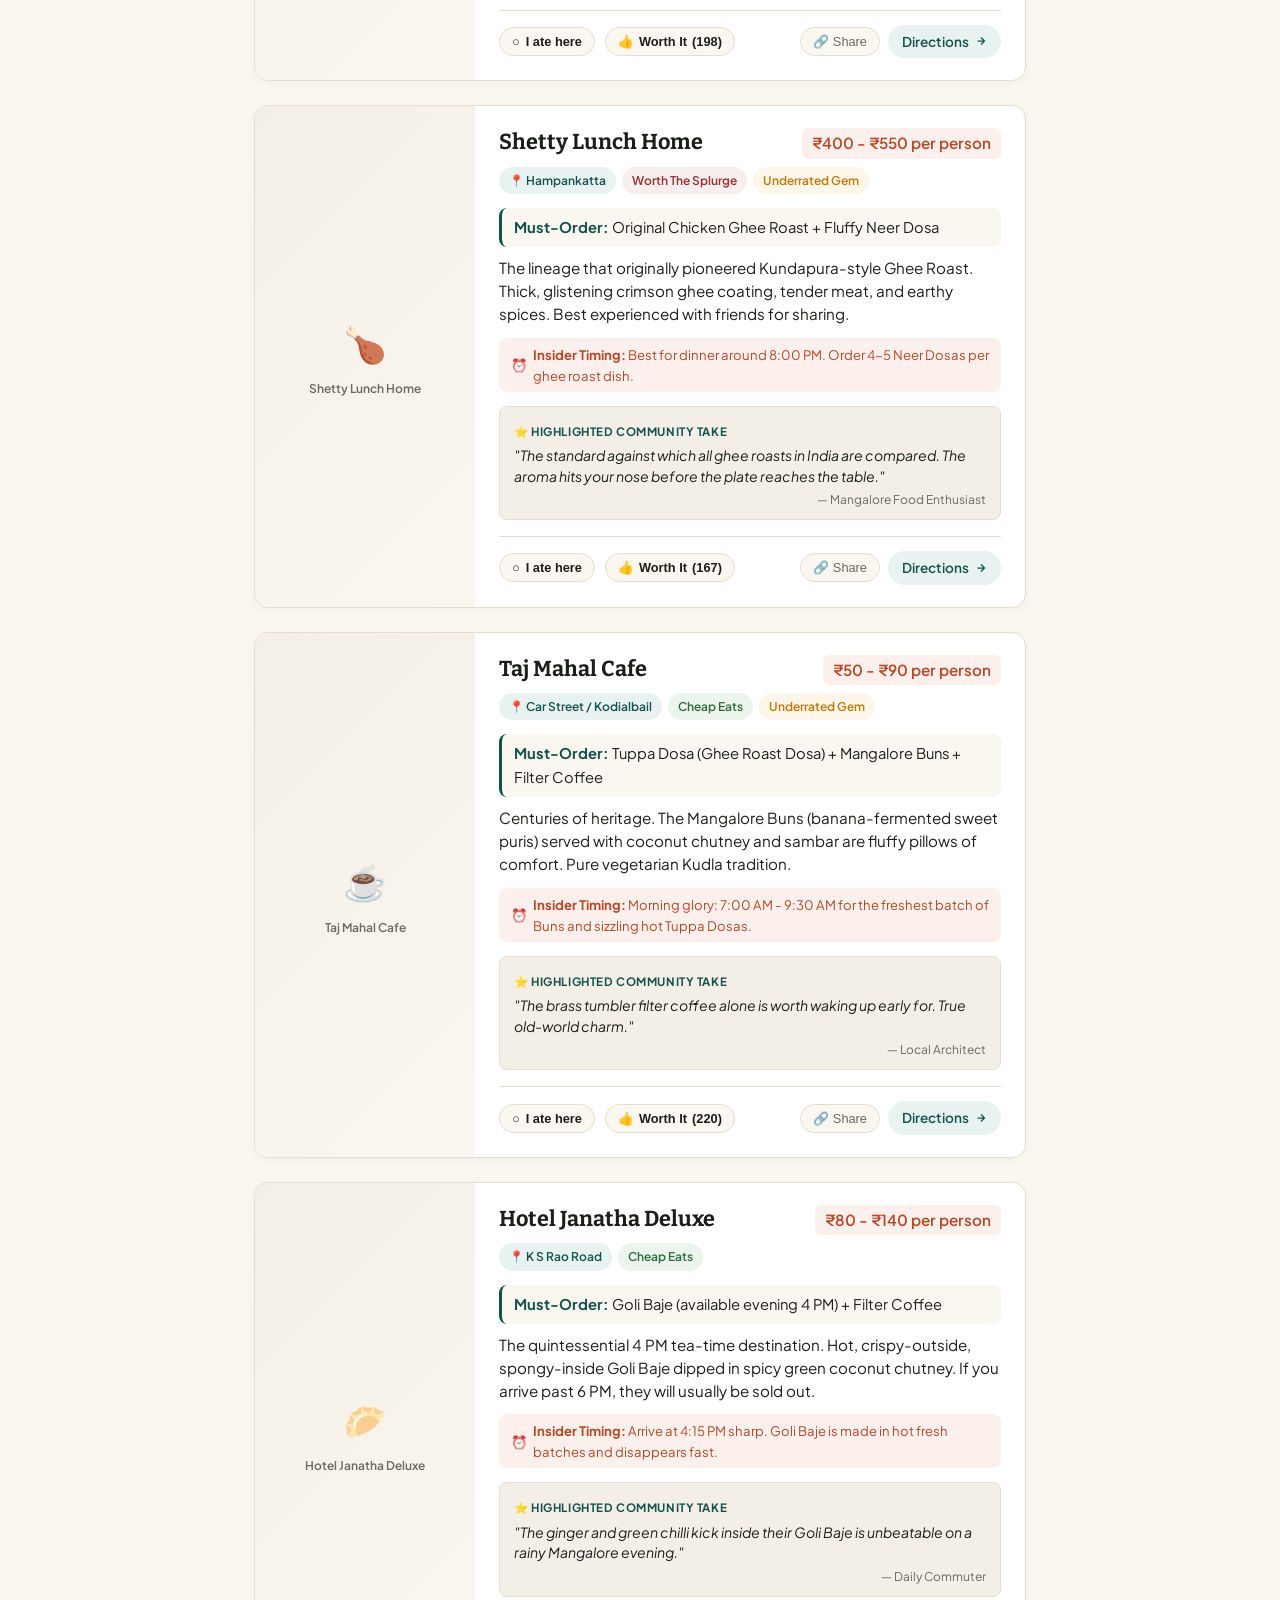
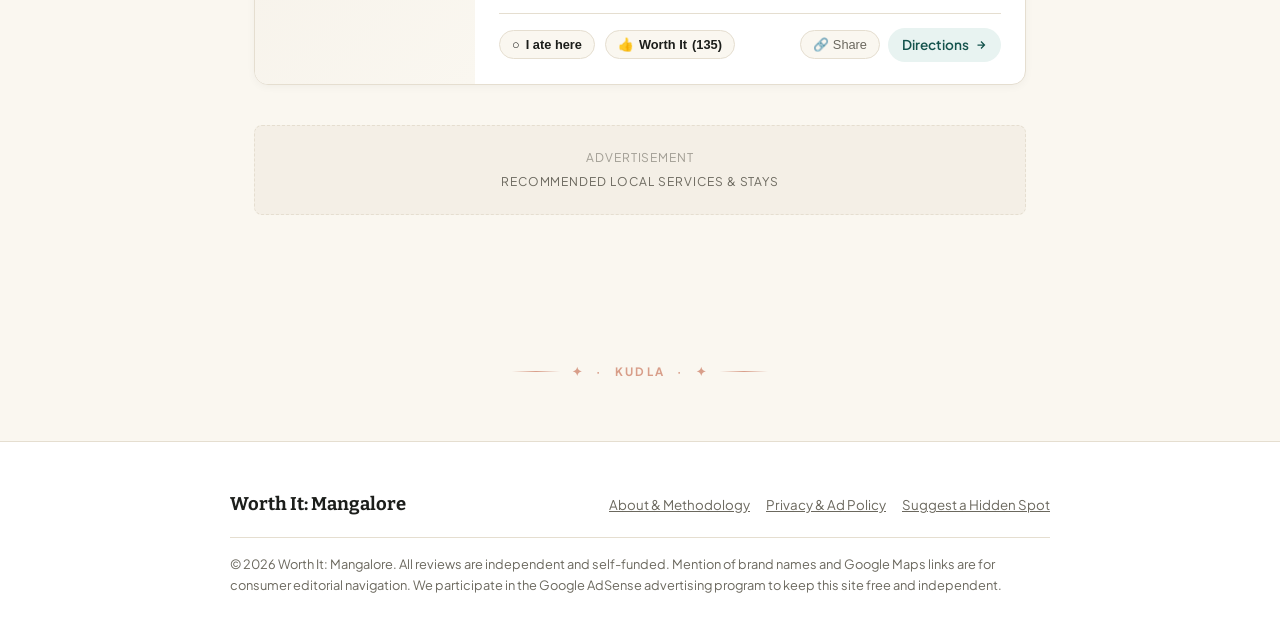
==== commit fea42964: "feat: add subtle, authentic Kudla cultural design accents (Kannada script badge, coastal notes, and " ====
--- a/index.html
+++ b/index.html
@@ -36,8 +36,17 @@
   <div class="mangalore-tile-band" title="Mangalore Terracotta Roof Tile Pattern"></div>
 
   <header class="hero">
-    <div class="hero-pretitle">📍 Kudla Food Intelligence · 100% Self-Funded</div>
-    <h1>Worth It: <span class="accent">Mangalore</span></h1>
+    <div class="hero-pretitle">
+      <span>✦ Tulunadu Food Notes</span>
+      <span style="opacity: 0.5;">·</span>
+      <span>Arabian Sea Coast</span>
+      <span style="opacity: 0.5;">·</span>
+      <span>100% Self-Funded</span>
+    </div>
+    <div class="hero-title-wrap">
+      <h1>Worth It: <span class="accent">Mangalore</span></h1>
+      <span class="kudla-script" title="Kudla (ಕುಡ್ಲ) in Tulu/Kannada">ಕುಡ್ಲ</span>
+    </div>
     <p class="tagline">A personally visited, honestly priced guide to spots that are actually worth your stomach space — for locals who missed them, and travelers who refuse to eat at tourist traps.</p>
     
     <div class="rules-card">
@@ -158,6 +167,15 @@
       <span>Recommended local services & stays</span>
     </div>
   </main>
+
+  <!-- Cultural Kudla Accent Divider -->
+  <div class="kudla-ornament" aria-hidden="true">
+    <span>✦</span>
+    <span>·</span>
+    <span>KUDLA</span>
+    <span>·</span>
+    <span>✦</span>
+  </div>
 
   <footer>
     <div class="footer-content">
--- a/assets/css/style.css
+++ b/assets/css/style.css
@@ -90,19 +90,52 @@
   margin-bottom: 16px;
 }
 
-h1 {
-  font-family: 'Bitter', serif;
+.hero-title-wrap {
+  display: flex;
+  align-items: center;
+  gap: 12px;
+  flex-wrap: wrap;
+  margin-bottom: 14px;
+}
+
+.hero-title-wrap h1 {
+  margin-bottom: 0;
+}
+
+.kudla-script {
+  font-family: 'Bitter', serif, 'Noto Sans Kannada', system-ui;
+  font-size: clamp(1.2rem, 3.2vw, 1.7rem);
+  font-weight: 600;
+  color: var(--terracotta);
+  background: var(--terracotta-soft);
+  padding: 3px 12px;
+  border-radius: 8px;
+  border: 1px solid rgba(184, 71, 37, 0.22);
+  letter-spacing: 0.04em;
+  user-select: none;
+  display: inline-flex;
+  align-items: center;
+}
+
+.kudla-ornament {
+  display: flex;
+  align-items: center;
+  justify-content: center;
+  gap: 12px;
+  margin: 40px auto 10px;
+  color: var(--terracotta);
+  opacity: 0.5;
+  font-size: 0.72rem;
   font-weight: 700;
-  font-size: clamp(2.2rem, 5.5vw, 3.2rem);
-  line-height: 1.15;
-  letter-spacing: -0.02em;
-  color: var(--ink);
-  margin-bottom: 16px;
-}
-
-h1 span.accent {
-  color: var(--terracotta);
-  font-style: italic;
+  letter-spacing: 0.2em;
+  user-select: none;
+}
+.kudla-ornament::before,
+.kudla-ornament::after {
+  content: "";
+  width: 48px;
+  height: 1px;
+  background: linear-gradient(90deg, transparent, var(--terracotta), transparent);
 }
 
 .tagline {
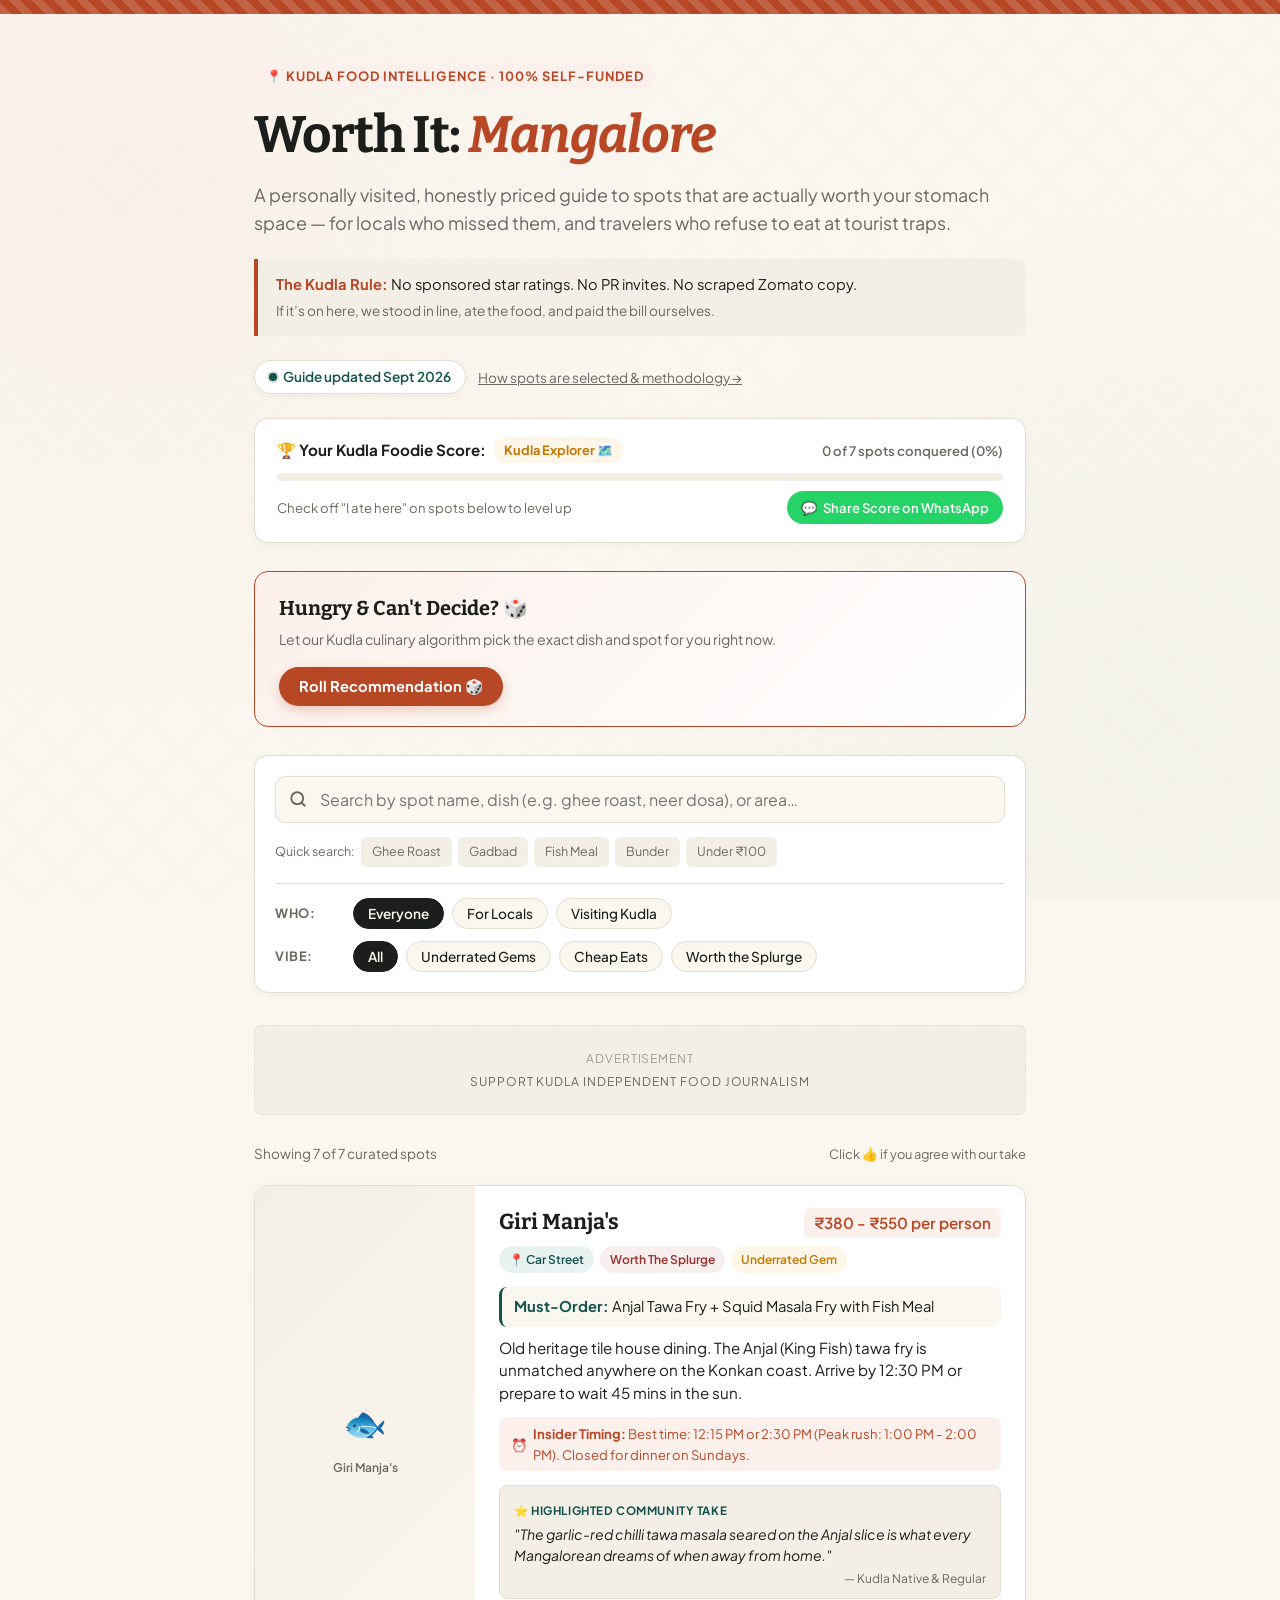
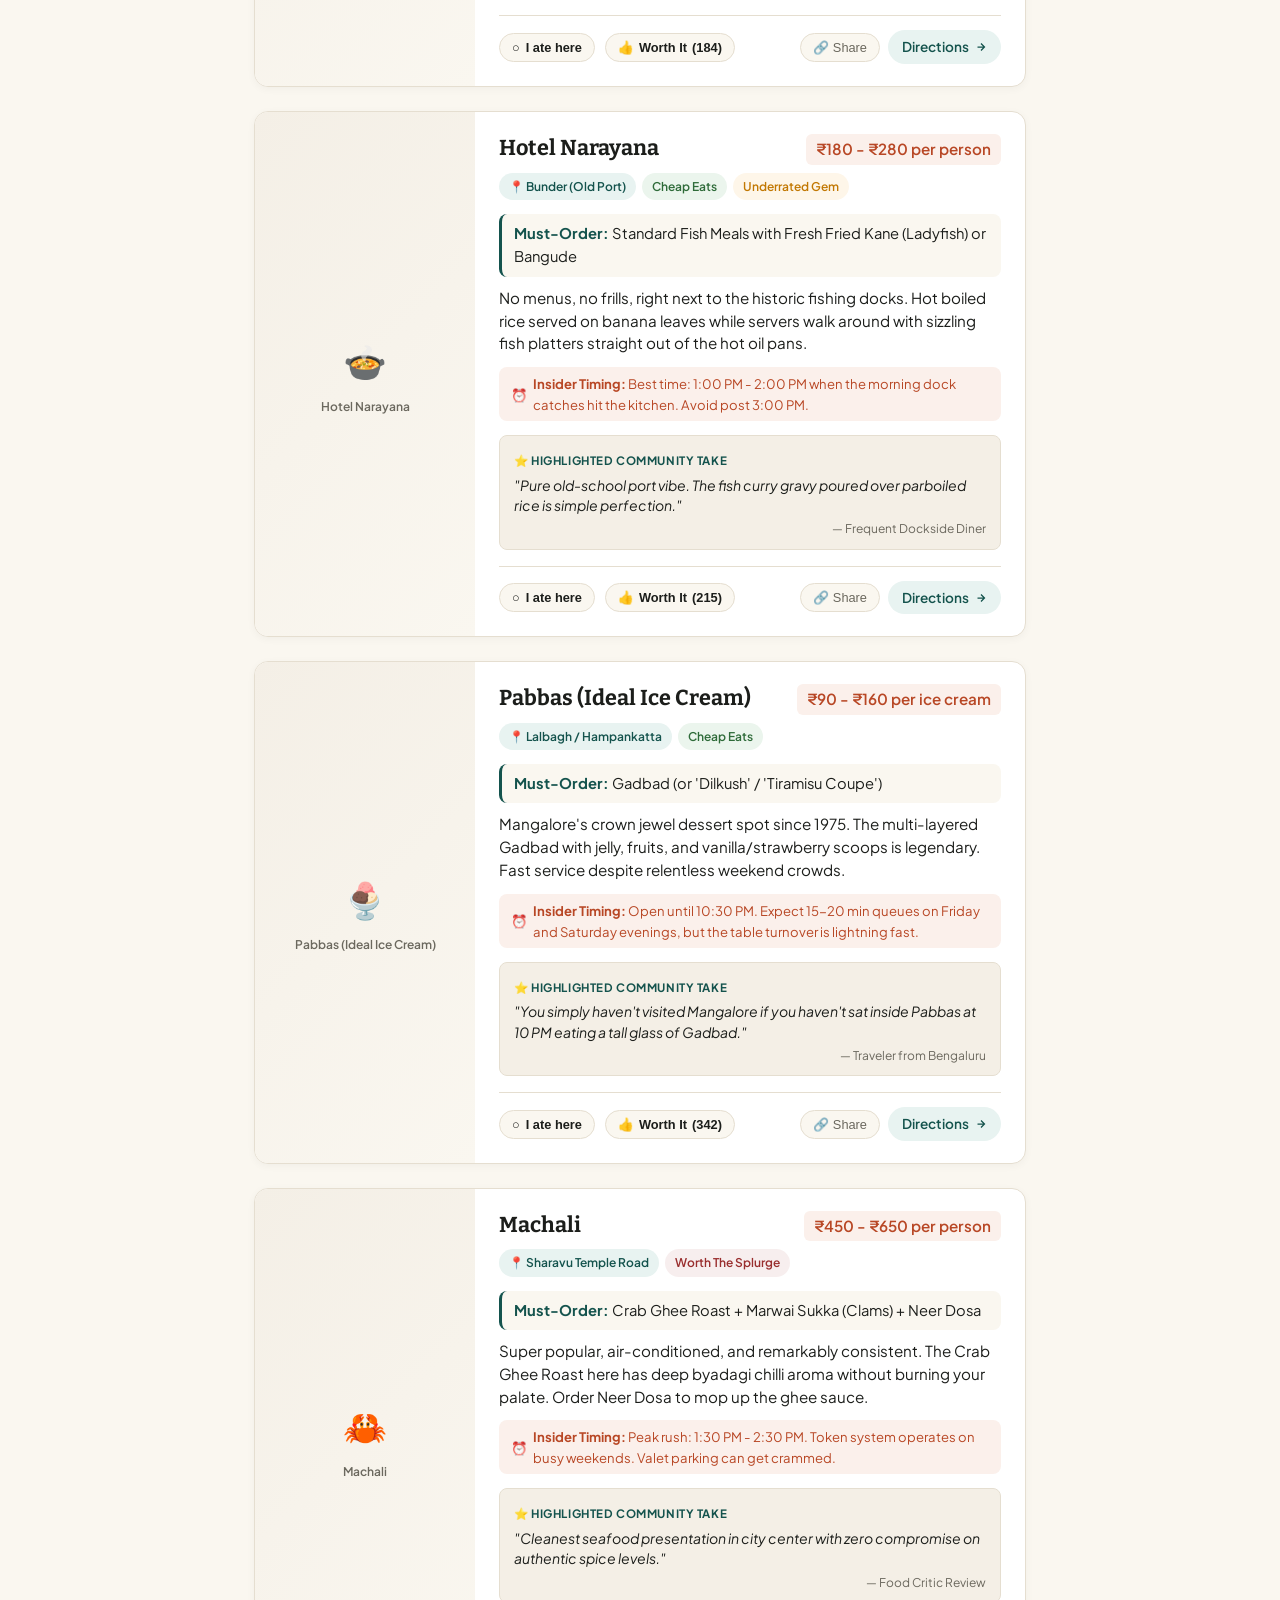
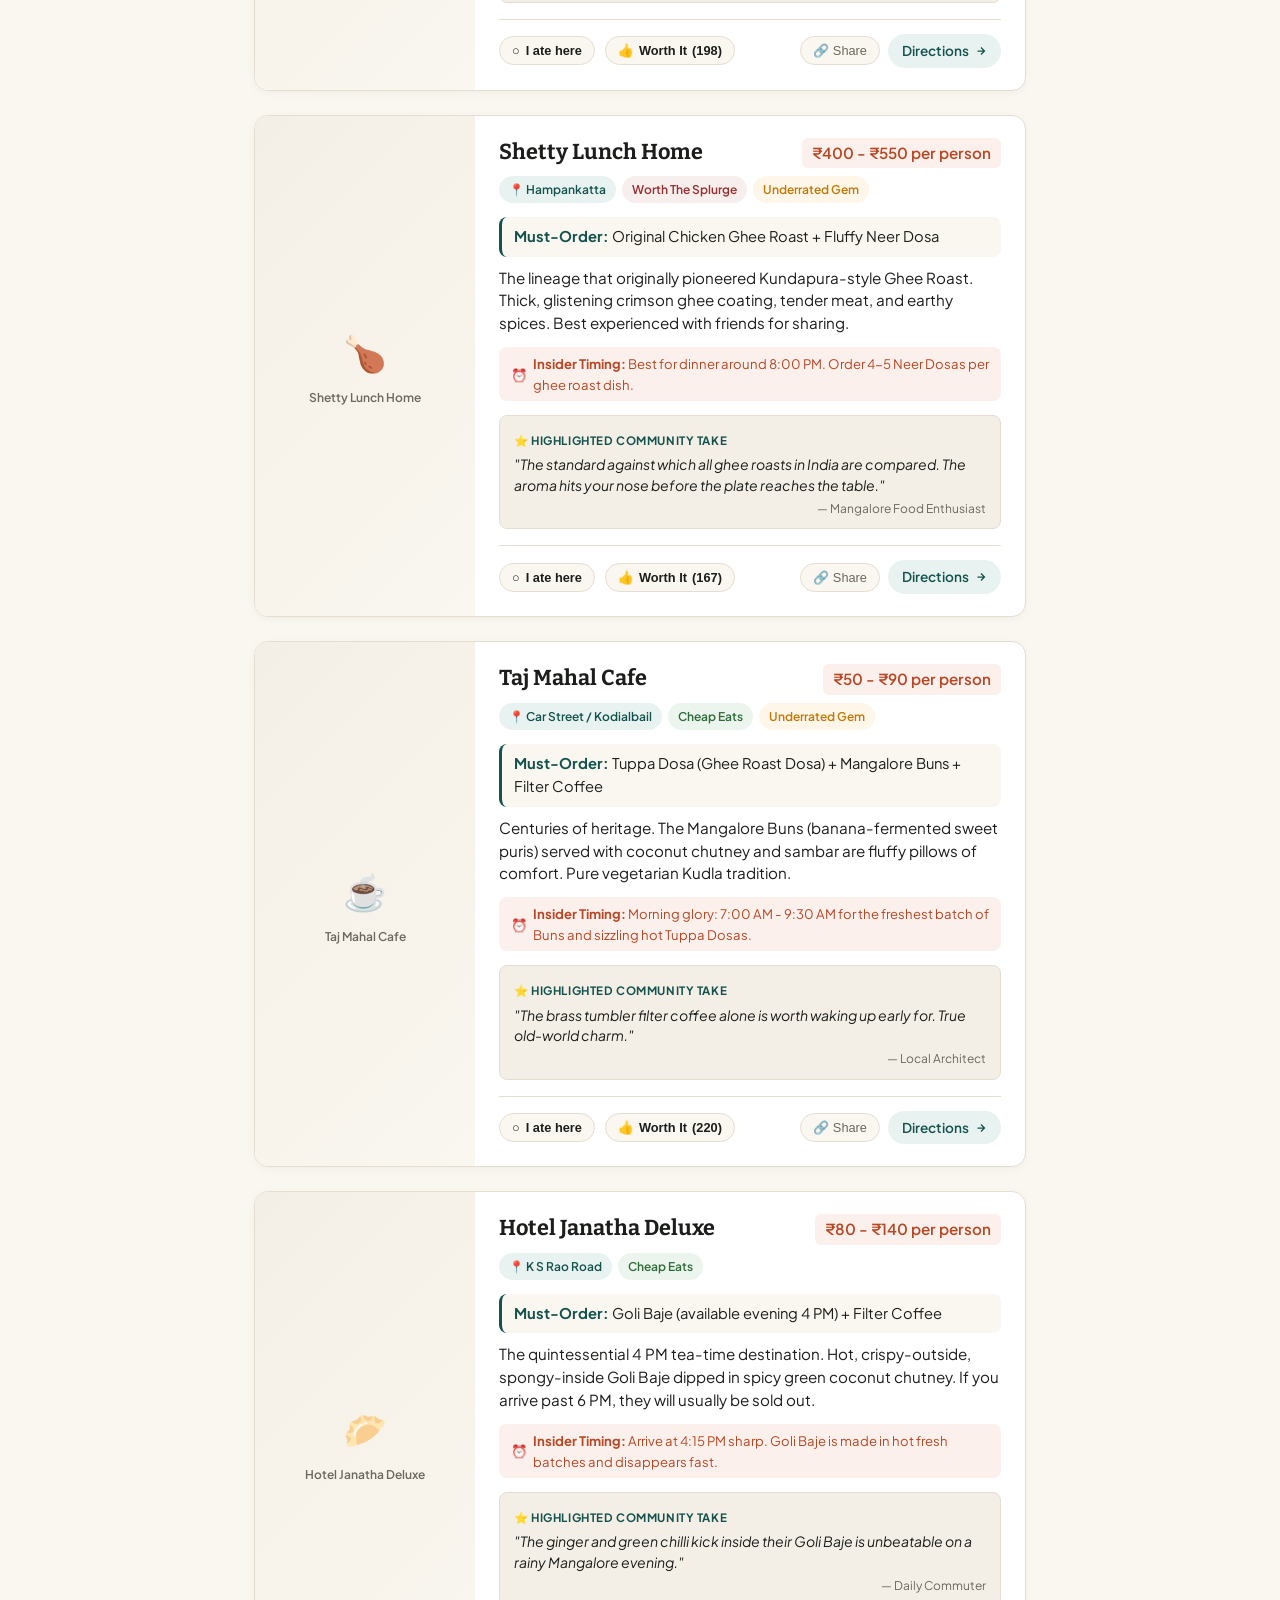
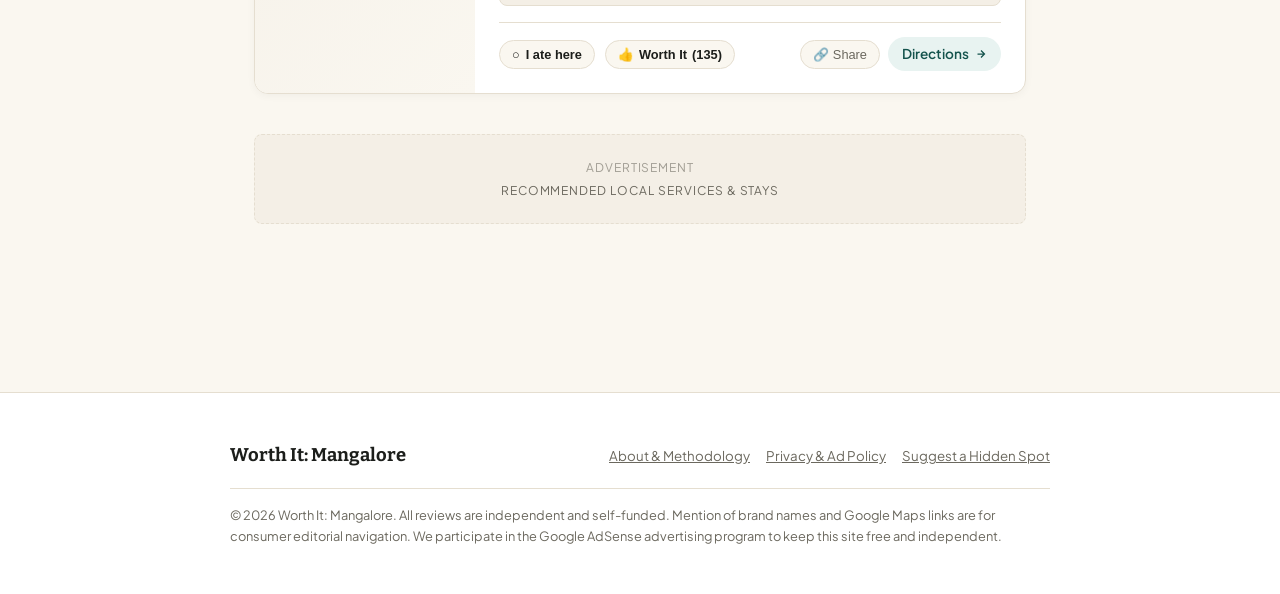
==== commit 37319072: "style: remove foreground script badge and add ultra-minimal Mangalore tile watermark background text" ====
--- a/index.html
+++ b/index.html
@@ -27,8 +27,8 @@
   <link rel="preconnect" href="https://fonts.gstatic.com" crossorigin>
   <link href="https://fonts.googleapis.com/css2?family=Bitter:ital,wght@0,500;0,600;0,700;1,400&family=Plus+Jakarta+Sans:wght@400;500;600;700&display=swap" rel="stylesheet">
 
-  <!-- Stylesheet -->
-  <link rel="stylesheet" href="assets/css/style.css">
+  <!-- Stylesheet (Cache busted) -->
+  <link rel="stylesheet" href="assets/css/style.css?v=2.3">
 </head>
 <body>
 
@@ -36,17 +36,8 @@
   <div class="mangalore-tile-band" title="Mangalore Terracotta Roof Tile Pattern"></div>
 
   <header class="hero">
-    <div class="hero-pretitle">
-      <span>✦ Tulunadu Food Notes</span>
-      <span style="opacity: 0.5;">·</span>
-      <span>Arabian Sea Coast</span>
-      <span style="opacity: 0.5;">·</span>
-      <span>100% Self-Funded</span>
-    </div>
-    <div class="hero-title-wrap">
-      <h1>Worth It: <span class="accent">Mangalore</span></h1>
-      <span class="kudla-script" title="Kudla (ಕುಡ್ಲ) in Tulu/Kannada">ಕುಡ್ಲ</span>
-    </div>
+    <div class="hero-pretitle">📍 Kudla Food Intelligence · 100% Self-Funded</div>
+    <h1>Worth It: <span class="accent">Mangalore</span></h1>
     <p class="tagline">A personally visited, honestly priced guide to spots that are actually worth your stomach space — for locals who missed them, and travelers who refuse to eat at tourist traps.</p>
     
     <div class="rules-card">
@@ -167,15 +158,6 @@
       <span>Recommended local services & stays</span>
     </div>
   </main>
-
-  <!-- Cultural Kudla Accent Divider -->
-  <div class="kudla-ornament" aria-hidden="true">
-    <span>✦</span>
-    <span>·</span>
-    <span>KUDLA</span>
-    <span>·</span>
-    <span>✦</span>
-  </div>
 
   <footer>
     <div class="footer-content">
@@ -252,8 +234,8 @@
     </button>
   </nav>
 
-  <!-- Application Scripts -->
-  <script src="assets/js/schema.js"></script>
-  <script src="assets/js/app.js"></script>
+  <!-- Application Scripts (Cache busted) -->
+  <script src="assets/js/schema.js?v=2.3"></script>
+  <script src="assets/js/app.js?v=2.3"></script>
 </body>
 </html>
--- a/assets/css/style.css
+++ b/assets/css/style.css
@@ -46,7 +46,12 @@
 * { box-sizing: border-box; margin: 0; padding: 0; }
 html { scroll-behavior: smooth; -webkit-tap-highlight-color: transparent; }
 body {
-  background: var(--bg);
+  background-color: var(--bg);
+  background-image: 
+    radial-gradient(circle at 10% 20%, rgba(184, 71, 37, 0.035) 0%, transparent 45%),
+    radial-gradient(circle at 90% 80%, rgba(20, 83, 77, 0.03) 0%, transparent 45%),
+    url("data:image/svg+xml,%3Csvg width='60' height='60' viewBox='0 0 60 60' xmlns='http://www.w3.org/2000/svg'%3E%3Cpath d='M30 0l30 30-30 30L0 30z' fill='none' stroke='%23B84725' stroke-width='1' stroke-opacity='0.035'/%3E%3Cpath d='M30 15l15 15-15 15-15-15z' fill='none' stroke='%23B84725' stroke-width='0.75' stroke-opacity='0.02'/%3E%3C/svg%3E");
+  background-attachment: fixed;
   color: var(--ink);
   font-family: 'Plus Jakarta Sans', -apple-system, BlinkMacSystemFont, sans-serif;
   line-height: 1.6;
@@ -90,52 +95,19 @@
   margin-bottom: 16px;
 }
 
-.hero-title-wrap {
-  display: flex;
-  align-items: center;
-  gap: 12px;
-  flex-wrap: wrap;
-  margin-bottom: 14px;
-}
-
-.hero-title-wrap h1 {
-  margin-bottom: 0;
-}
-
-.kudla-script {
-  font-family: 'Bitter', serif, 'Noto Sans Kannada', system-ui;
-  font-size: clamp(1.2rem, 3.2vw, 1.7rem);
-  font-weight: 600;
+h1 {
+  font-family: 'Bitter', serif;
+  font-weight: 700;
+  font-size: clamp(2.2rem, 5.5vw, 3.2rem);
+  line-height: 1.15;
+  letter-spacing: -0.02em;
+  color: var(--ink);
+  margin-bottom: 16px;
+}
+
+h1 span.accent {
   color: var(--terracotta);
-  background: var(--terracotta-soft);
-  padding: 3px 12px;
-  border-radius: 8px;
-  border: 1px solid rgba(184, 71, 37, 0.22);
-  letter-spacing: 0.04em;
-  user-select: none;
-  display: inline-flex;
-  align-items: center;
-}
-
-.kudla-ornament {
-  display: flex;
-  align-items: center;
-  justify-content: center;
-  gap: 12px;
-  margin: 40px auto 10px;
-  color: var(--terracotta);
-  opacity: 0.5;
-  font-size: 0.72rem;
-  font-weight: 700;
-  letter-spacing: 0.2em;
-  user-select: none;
-}
-.kudla-ornament::before,
-.kudla-ornament::after {
-  content: "";
-  width: 48px;
-  height: 1px;
-  background: linear-gradient(90deg, transparent, var(--terracotta), transparent);
+  font-style: italic;
 }
 
 .tagline {
